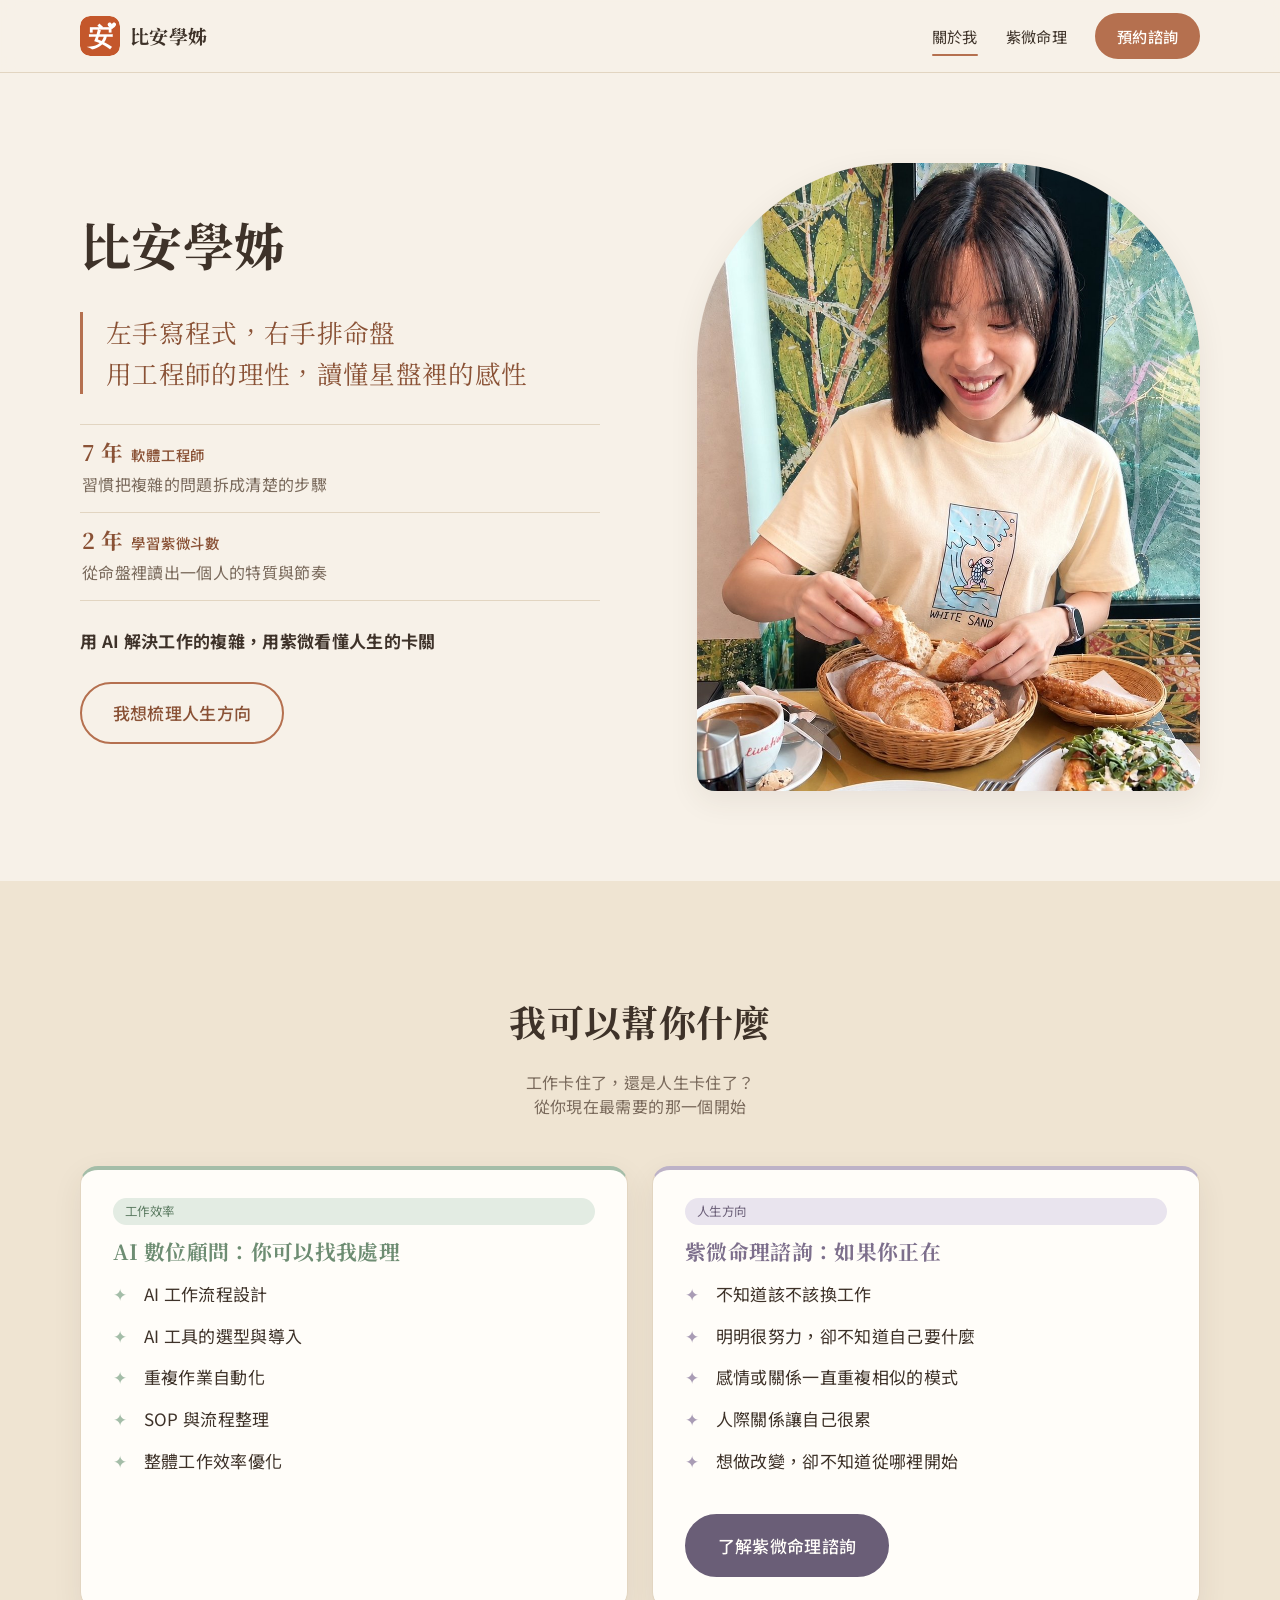
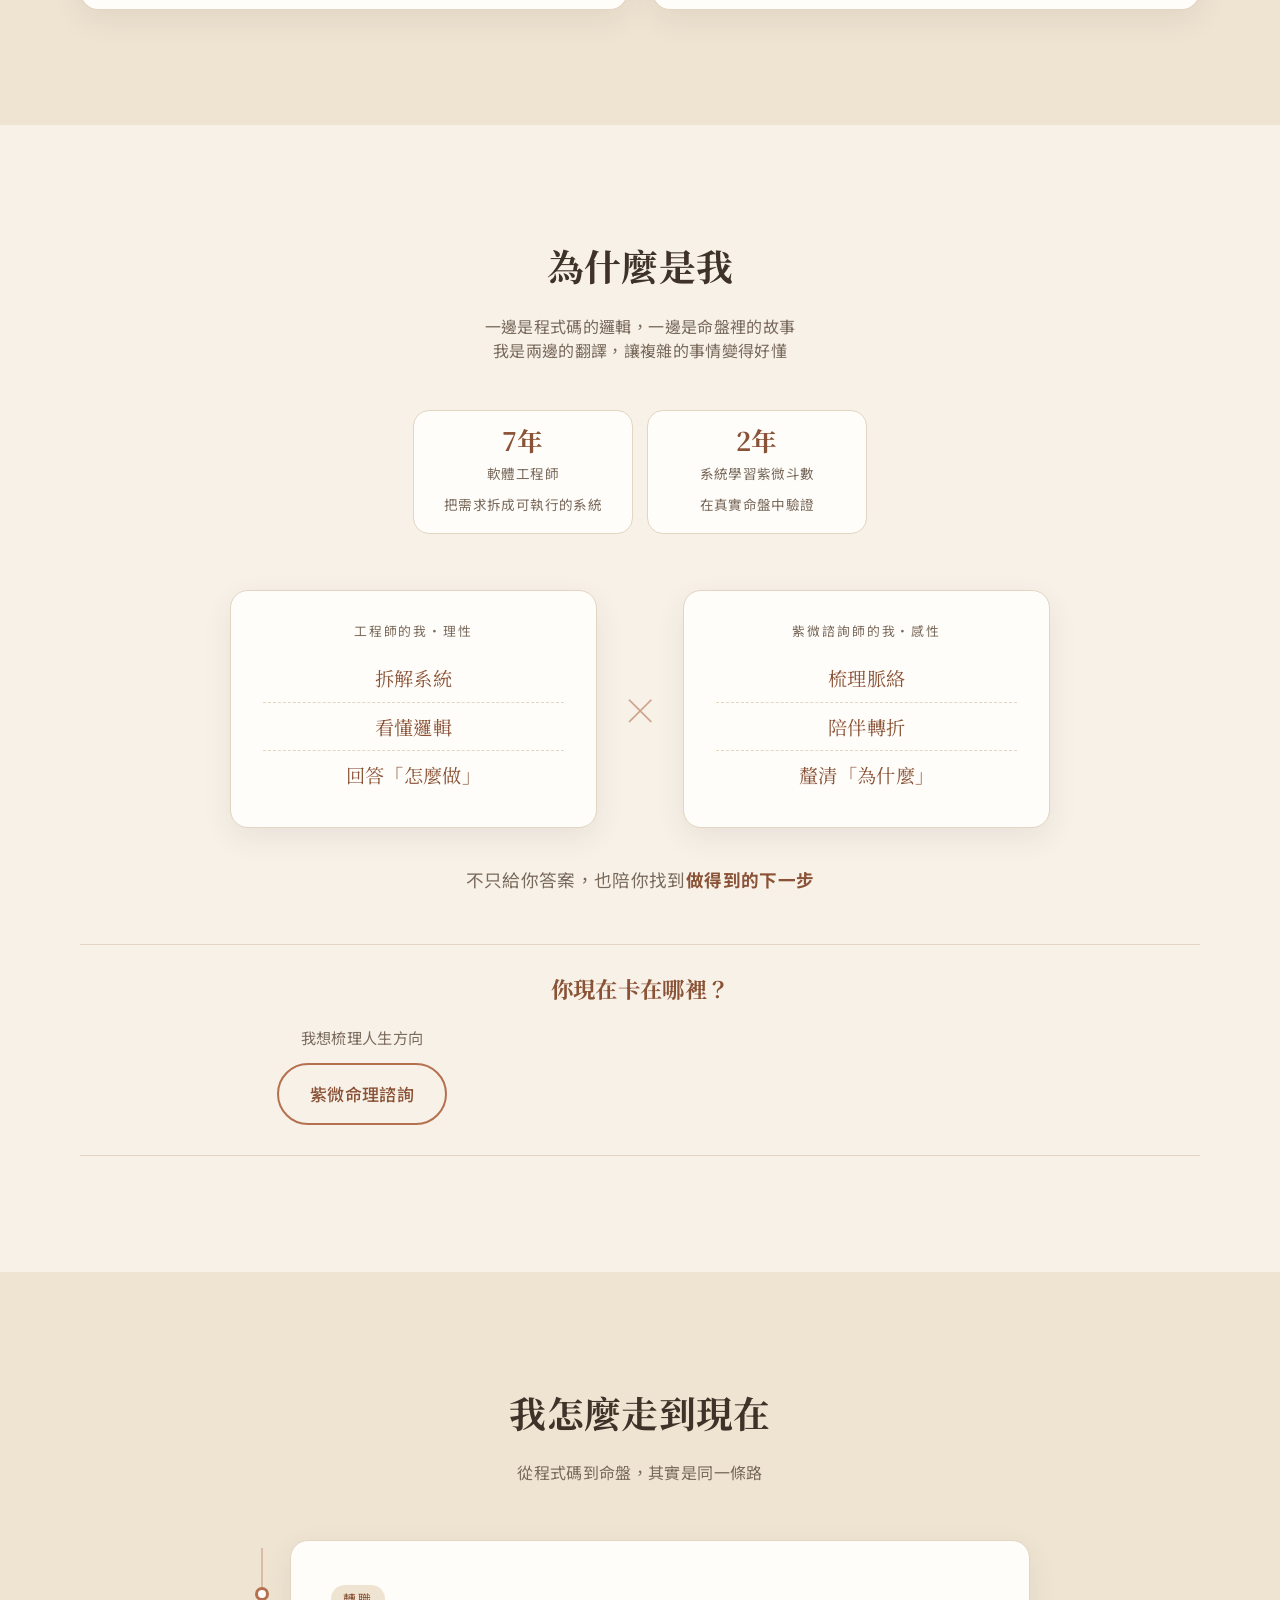
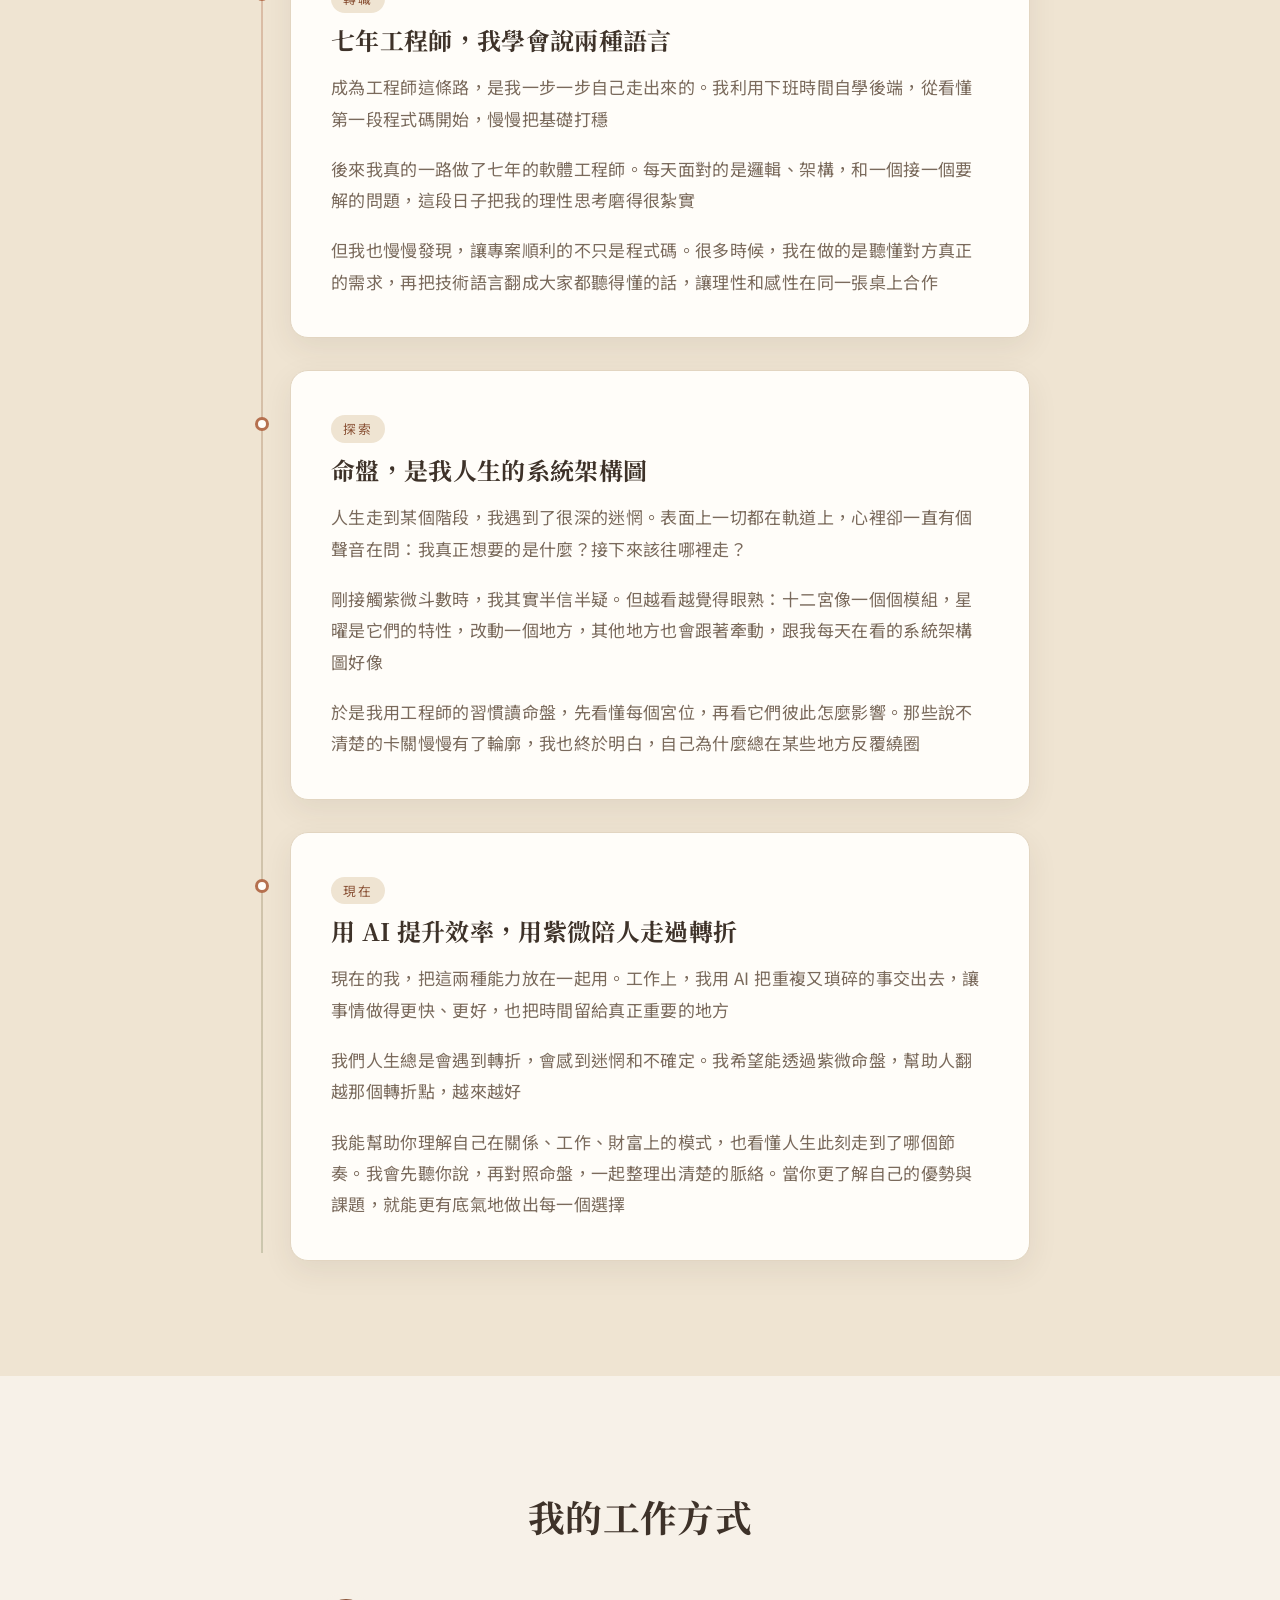
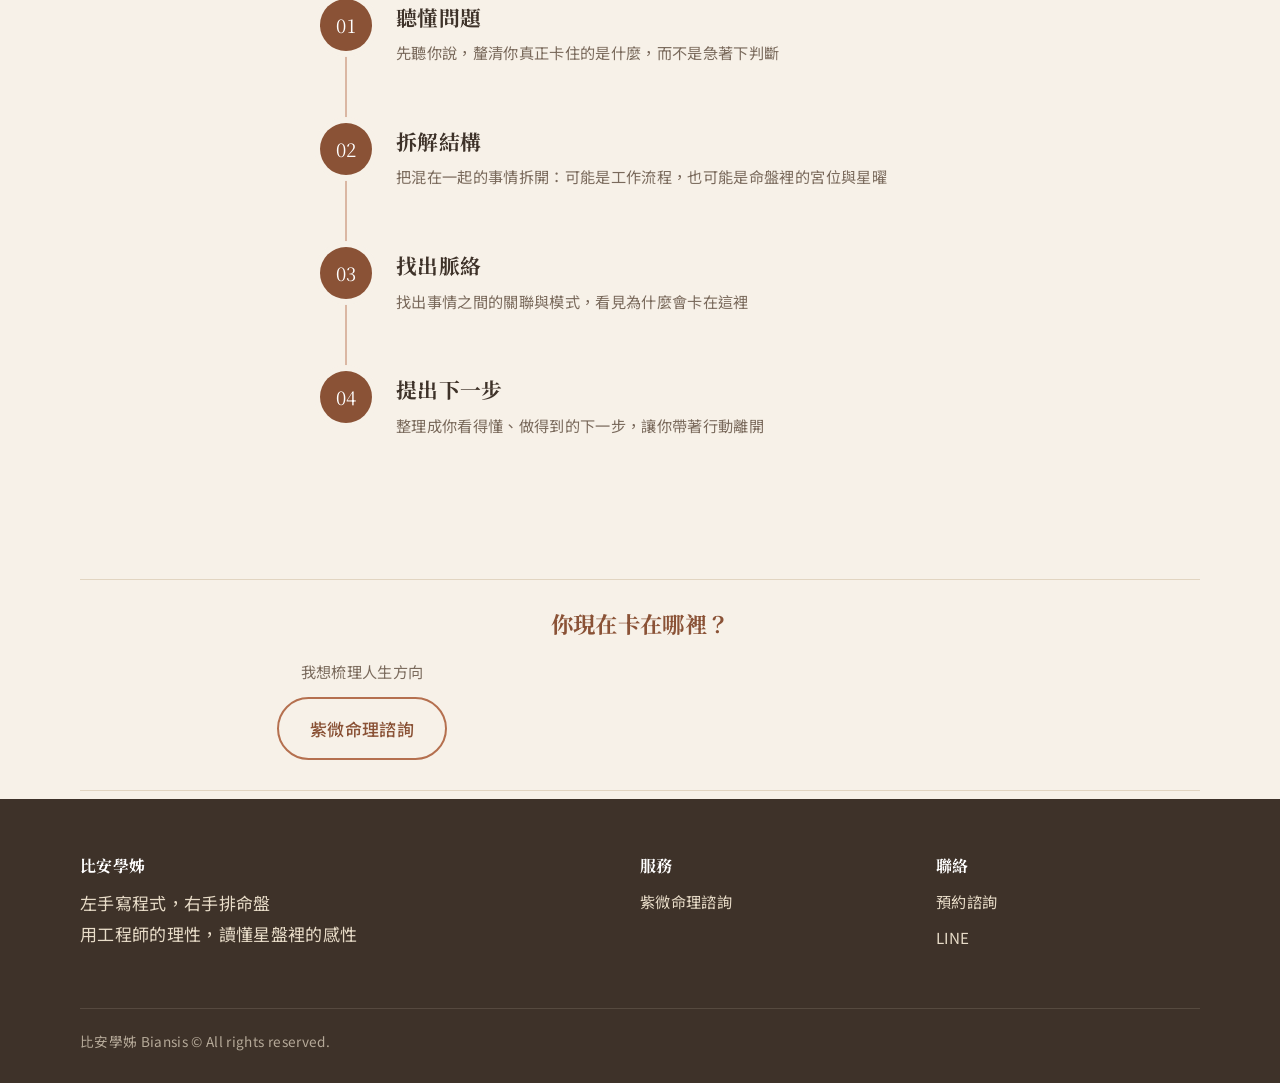
==== about.html @ 0e73124a "Add free ziwei chart page and refresh ziwei page - New paipan page: free Zi Wei Dou Shu chart (iztro" ====
<!doctype html>
<html lang="zh-Hant">
  <head>
    <meta charset="utf-8" />
    <meta name="viewport" content="width=device-width, initial-scale=1" />
    <title>比安學姊 | 紫微命理 | 數位服務顧問</title>
    <link rel="icon" type="image/svg+xml" href="favicon.svg" />
    <meta name="description" content="比安學姊｜AI 數位顧問 × 紫微斗數" />
    <link rel="preconnect" href="https://fonts.googleapis.com" />
    <link rel="preconnect" href="https://fonts.gstatic.com" crossorigin />
    <link
      href="https://fonts.googleapis.com/css2?family=Noto+Sans+TC:wght@400;500;700&family=Noto+Serif+TC:wght@500;700&display=swap"
      rel="stylesheet"
    />
    <link rel="stylesheet" href="assets/css/style.css?v=88" />
  </head>
  <body class="theme-earth">
    <header class="site-header"></header>

    <main>
      <!-- 區塊 1：自我介紹 -->
      <section class="hero">
        <div class="container">
          <div class="reveal">
            <h1>比安學姊</h1>
            <p class="slogan">
              <span>左手寫程式，</span><span>右手排命盤</span><br /><span>用工程師的理性，</span><span>讀懂星盤裡的感性</span>
            </p>
            <ul class="bio-facts">
              <li>
                <span class="bio-badge"><b>7 年</b>軟體工程師</span>
                <p>習慣把複雜的問題拆成清楚的步驟</p>
              </li>
              <li>
                <span class="bio-badge"><b>2 年</b>學習紫微斗數</span>
                <p>從命盤裡讀出一個人的特質與節奏</p>
              </li>
            </ul>
            <p>
              <strong>用 AI 解決工作的複雜，用紫微看懂人生的卡關</strong>
            </p>
            <div class="btn-row">
              <a class="btn btn--ghost" href="lifemap">我想梳理人生方向</a>
            </div>
          </div>
          <div class="hero-img reveal">
            <img src="assets/img/bian-selfi-2.jpg" alt="比安學姊個人照" />
          </div>
        </div>
      </section>

      <!-- 區塊 2：我可以幫你什麼 -->
      <section class="section section--alt">
        <div class="container">
          <div class="center reveal">
            <h2>我可以幫你什麼</h2>
            <p class="lead">
              工作卡住了，還是人生卡住了？<br />從你現在最需要的那一個開始
            </p>
          </div>
          <div class="grid-2" style="margin-top: 48px">
            <article class="card service-card ai reveal">
              <div class="body">
                <span class="tag">工作效率</span>
                <h3>AI 數位顧問：你可以找我處理</h3>
                <ul class="checklist">
                  <li>AI 工作流程設計</li>
                  <li>AI 工具的選型與導入</li>
                  <li>重複作業自動化</li>
                  <li>SOP 與流程整理</li>
                  <li>整體工作效率優化</li>
                </ul>
              </div>
            </article>
            <article class="card service-card ziwei reveal">
              <div class="body">
                <span class="tag">人生方向</span>
                <h3>紫微命理諮詢：如果你正在</h3>
                <ul class="checklist">
                  <li>不知道該不該換工作</li>
                  <li>明明很努力，卻不知道自己要什麼</li>
                  <li>感情或關係一直重複相似的模式</li>
                  <li>人際關係讓自己很累</li>
                  <li>想做改變，卻不知道從哪裡開始</li>
                </ul>
                <a class="btn" href="lifemap">了解紫微命理諮詢</a>
              </div>
            </article>
          </div>
        </div>
      </section>

      <!-- 區塊 3：為什麼是我 -->
      <section class="section">
        <div class="container">
          <div class="center reveal" style="margin-bottom: 48px">
            <h2>為什麼是我</h2>
            <p class="lead">
              一邊是程式碼的邏輯，一邊是命盤裡的故事<br />我是兩邊的翻譯，讓複雜的事情變得好懂
            </p>
          </div>
          <div class="stats stats--2 stats--compact">
            <div class="stat reveal">
              <strong>7年</strong
              ><span>軟體工程師<br />把需求拆成可執行的系統</span>
            </div>
            <div class="stat reveal">
              <strong>2年</strong
              ><span>系統學習紫微斗數<br />在真實命盤中驗證</span>
            </div>
          </div>
          <div class="duo reveal">
            <div class="duo-col">
              <small>工程師的我・理性</small>
              <ul>
                <li>拆解系統</li>
                <li>看懂邏輯</li>
                <li>回答「怎麼做」</li>
              </ul>
            </div>
            <div class="duo-mid" aria-hidden="true">×</div>
            <div class="duo-col">
              <small>紫微諮詢師的我・感性</small>
              <ul>
                <li>梳理脈絡</li>
                <li>陪伴轉折</li>
                <li>釐清「為什麼」</li>
              </ul>
            </div>
          </div>
          <p class="duo-sum reveal">
            不只給你答案，也陪你找到<strong>做得到的下一步</strong>
          </p>
          <div class="stuck reveal">
            <h3>你現在卡在哪裡？</h3>
            <div class="stuck-choices">
              <div class="stuck-choice">
                <p>我想梳理人生方向</p>
                <a class="btn btn--ghost" href="lifemap">紫微命理諮詢</a>
              </div>
            </div>
          </div>
        </div>
      </section>

      <!-- 故事區塊 -->
      <section class="section section--alt">
        <div class="container">
          <div class="center reveal" style="margin-bottom: 56px">
            <h2>我怎麼走到現在</h2>
            <p class="lead">從程式碼到命盤，其實是同一條路</p>
          </div>

          <div class="story-timeline">
            <article class="story reveal">
              <div class="story-body">
                <span class="story-tag">轉職</span>
                <h3>七年工程師，我學會說兩種語言</h3>
                <p>
                  成為工程師這條路，是我一步一步自己走出來的。我利用下班時間自學後端，從看懂第一段程式碼開始，慢慢把基礎打穩
                </p>
                <p>
                  後來我真的一路做了七年的軟體工程師。每天面對的是邏輯、架構，和一個接一個要解的問題，這段日子把我的理性思考磨得很紮實
                </p>
                <p>
                  但我也慢慢發現，讓專案順利的不只是程式碼。很多時候，我在做的是聽懂對方真正的需求，再把技術語言翻成大家都聽得懂的話，讓理性和感性在同一張桌上合作
                </p>
              </div>
            </article>
            <article class="story reveal">
              <div class="story-body">
                <span class="story-tag">探索</span>
                <h3>命盤，是我人生的系統架構圖</h3>
                <p>
                  人生走到某個階段，我遇到了很深的迷惘。表面上一切都在軌道上，心裡卻一直有個聲音在問：我真正想要的是什麼？接下來該往哪裡走？
                </p>
                <p>
                  剛接觸紫微斗數時，我其實半信半疑。但越看越覺得眼熟：十二宮像一個個模組，星曜是它們的特性，改動一個地方，其他地方也會跟著牽動，跟我每天在看的系統架構圖好像
                </p>
                <p>
                  於是我用工程師的習慣讀命盤，先看懂每個宮位，再看它們彼此怎麼影響。那些說不清楚的卡關慢慢有了輪廓，我也終於明白，自己為什麼總在某些地方反覆繞圈
                </p>
              </div>
            </article>
            <article class="story reveal">
              <div class="story-body">
                <span class="story-tag">現在</span>
                <h3>用 AI 提升效率，用紫微陪人走過轉折</h3>
                <p>
                  現在的我，把這兩種能力放在一起用。工作上，我用 AI
                  把重複又瑣碎的事交出去，讓事情做得更快、更好，也把時間留給真正重要的地方
                </p>
                <p>
                  我們人生總是會遇到轉折，會感到迷惘和不確定。我希望能透過紫微命盤，幫助人翻越那個轉折點，越來越好
                </p>
                <p>
                  我能幫助你理解自己在關係、工作、財富上的模式，也看懂人生此刻走到了哪個節奏。我會先聽你說，再對照命盤，一起整理出清楚的脈絡。當你更了解自己的優勢與課題，就能更有底氣地做出每一個選擇
                </p>
              </div>
            </article>
          </div>
        </div>
      </section>

      <!-- 區塊：我的工作方式 -->
      <section class="section">
        <div class="container">
          <div class="center reveal" style="margin-bottom: 56px">
            <h2>我的工作方式</h2>
          </div>
          <div class="steps steps--vertical">
            <div class="step reveal">
              <h3>聽懂問題</h3>
              <p>先聽你說，釐清你真正卡住的是什麼，而不是急著下判斷</p>
            </div>
            <div class="step reveal">
              <h3>拆解結構</h3>
              <p>
                把混在一起的事情拆開：可能是工作流程，也可能是命盤裡的宮位與星曜
              </p>
            </div>
            <div class="step reveal">
              <h3>找出脈絡</h3>
              <p>找出事情之間的關聯與模式，看見為什麼會卡在這裡</p>
            </div>
            <div class="step reveal">
              <h3>提出下一步</h3>
              <p>整理成你看得懂、做得到的下一步，讓你帶著行動離開</p>
            </div>
          </div>
        </div>
      </section>

      <!-- CTA -->

      <section class="section section--slim">
        <div class="container">
          <div class="stuck stuck--bottom reveal">
            <h3>你現在卡在哪裡？</h3>
            <div class="stuck-choices">
              <div class="stuck-choice">
                <p>我想梳理人生方向</p>
                <a class="btn btn--ghost" href="lifemap">紫微命理諮詢</a>
              </div>
            </div>
          </div>
        </div>
      </section>
    </main>

    <footer class="site-footer"></footer>
    <script src="assets/js/main.js?v=14"></script>
  </body>
</html>
---- assets/css/style.css ----
/* =========================================================
   比安學姊 — 共用樣式
   主題：body.theme-earth（大地色）/ theme-ziwei（灰調紫）/ theme-ai（灰綠）
   ========================================================= */

:root {
  /* 大地色系（預設） */
  --bg: #F7F1E8;          /* 奶油米 */
  --bg-alt: #EFE4D2;      /* 沙色 */
  --surface: #FFFDF9;
  --primary: #B5704F;     /* 赤陶 */
  --primary-deep: #8A5236;
  --accent: #8A8F6A;      /* 橄欖 */
  --text: #3E3229;        /* 深咖啡 */
  --muted: #7A6A5C;
  --line: #E2D5C1;
  --on-primary: #FFFDF9;

  --font-serif: "Noto Serif TC", "Songti TC", serif;
  --font-sans: "Noto Sans TC", "PingFang TC", "Microsoft JhengHei", sans-serif;
  --radius: 18px;
  --shadow: 0 10px 30px rgba(62, 50, 41, .08);
  --container: 1120px;
}

/* 服務頁：底色沿用主站大地色，只換「標題色＋識別色塊」
   --block      識別色塊（首屏色塊、卡片上緣）
   --block-soft 淺色識別（圖示底、標籤）
   --title      h1 / h2 標題色 */
body.theme-ziwei {
  --primary: #A99CB5;     /* 灰調紫 */
  --primary-deep: #6A5E77;
  --title: #7D6F8C;
  --block: #BDB2C7;
  --block-soft: #E9E4EE;
  --btn: var(--primary-deep);
}

body.theme-ai {
  --primary: #A4BDA8;     /* 灰綠（參考 zoeyk 30free） */
  --primary-deep: #5E7D64;
  --title: #6E8D73;
  --block: #A4BDA8;
  --block-soft: #E3ECE3;
  --btn: var(--primary-deep);
}

body.theme-ziwei h1, body.theme-ziwei h2,
body.theme-ai h1, body.theme-ai h2 { color: var(--title); }
body.theme-ziwei .card-icon, body.theme-ziwei .tag,
body.theme-ai .card-icon, body.theme-ai .tag { background: var(--block-soft); }
body.theme-ziwei .card, body.theme-ai .card { border-top: 4px solid var(--block); }
body.theme-ziwei .plan.featured, body.theme-ai .plan.featured { border-top-width: 2px; }

/* ---------- base ---------- */
*, *::before, *::after { box-sizing: border-box; }
html { scroll-behavior: smooth; }
body {
  margin: 0;
  background: var(--bg);
  color: var(--text);
  font-family: var(--font-sans);
  font-size: 17px;
  line-height: 1.85;
  letter-spacing: .02em;
  -webkit-font-smoothing: antialiased;
}
img { max-width: 100%; display: block; }
a { color: var(--primary-deep); text-decoration: none; }
a:hover { text-decoration: underline; }
h1, h2, h3, h4 { font-family: var(--font-serif); line-height: 1.4; margin: 0 0 .6em; color: var(--text); }
h1 { font-size: clamp(2rem, 4.5vw, 3.2rem); }
h2 { font-size: clamp(1.6rem, 3vw, 2.3rem); }
h3 { font-size: 1.3rem; }
p { margin: 0 0 1.1em; }

.container { width: min(var(--container), 100% - 32px); margin-inline: auto; }
.section { padding: clamp(64px, 9vw, 120px) 0; }
.section--alt { background: var(--bg-alt); }
.center { text-align: center; }
.eyebrow {
  display: inline-block;
  font-size: .8rem;
  letter-spacing: .25em;
  text-transform: uppercase;
  color: var(--primary-deep);
  margin-bottom: .8em;
}
.lead { font-size: 1rem; line-height: 1.5; font-weight: 400; color: var(--muted); max-width: 748px; }
.center .lead { margin-inline: auto; }
.todo { background: rgba(181, 112, 79, .12); border-radius: 4px; padding: 0 .3em; font-size: .85em; color: #8A5236; }

/* ---------- buttons ---------- */
.btn {
  display: inline-block;
  padding: .8em 1.8em;
  border-radius: 999px;
  background: var(--btn, var(--primary));
  color: var(--on-primary);
  font-weight: 500;
  border: 2px solid var(--btn, var(--primary));
  transition: background .2s, color .2s, transform .2s;
}
.btn:hover { background: var(--primary-deep); border-color: var(--primary-deep); text-decoration: none; transform: translateY(-2px); }
.btn--ghost { background: transparent; color: var(--primary-deep); }
.btn--ghost:hover { color: var(--on-primary); }
.btn-row { display: flex; flex-wrap: wrap; gap: 12px; margin-top: 1.5em; }

/* ---------- header ---------- */
.site-header {
  position: sticky; top: 0; z-index: 50;
  background: color-mix(in srgb, var(--bg) 92%, transparent);
  backdrop-filter: blur(8px);
  border-bottom: 1px solid var(--line);
}
.site-header .container { display: flex; align-items: center; justify-content: space-between; height: 72px; }
.logo { display: inline-flex; align-items: center; gap: 10px; font-family: var(--font-serif); font-size: 1.2rem; font-weight: 700; color: var(--text); }
.logo small { display: block; font-family: var(--font-sans); font-size: .65rem; letter-spacing: .3em; color: var(--muted); font-weight: 400; line-height: 1; }
.logo:hover { text-decoration: none; }
.nav { display: flex; gap: 28px; align-items: center; }
.nav a { color: var(--text); font-size: .95rem; position: relative; }
.nav a:hover { text-decoration: none; color: var(--primary-deep); }
.nav a.active::after { content: ""; position: absolute; left: 0; right: 0; bottom: -6px; height: 2px; background: var(--primary); border-radius: 2px; }
.nav .btn { padding: .45em 1.3em; color: var(--on-primary); }
.nav .btn.active::after { display: none; }
.nav-toggle { display: none; background: none; border: 0; font-size: 1.6rem; color: var(--text); cursor: pointer; }

@media (max-width: 860px) {
  .nav-toggle { display: block; }
  .nav {
    position: absolute; top: 72px; left: 0; right: 0;
    flex-direction: column; gap: 0; align-items: stretch;
    background: var(--bg); border-bottom: 1px solid var(--line);
    display: none;
  }
  .nav.open { display: flex; }
  .nav a { padding: 14px 16px; border-top: 1px solid var(--line); }
  .nav a.active::after { display: none; }
  .nav .btn { margin: 12px 16px; text-align: center; }
}

/* ---------- hero ---------- */
.hero { padding: clamp(48px, 7vw, 96px) 0; }
.hero .container { display: grid; grid-template-columns: 1.1fr 1fr; gap: clamp(32px, 5vw, 72px); align-items: center; }
.hero-img { border-radius: 200px 200px var(--radius) var(--radius); overflow: hidden; box-shadow: var(--shadow); aspect-ratio: 4/5; }
.hero-img img { width: 100%; height: 100%; object-fit: cover; }
.hero--wide .hero-img { aspect-ratio: 4/3; border-radius: var(--radius); }
@media (max-width: 860px) { .hero .container { grid-template-columns: 1fr; } .hero-img { max-width: 420px; margin-inline: auto; } }

/* 服務頁首屏：左上識別色塊 ＋ 白色標題卡（參考 zoeyk.co） */
.hero--brand { position: relative; isolation: isolate; }
.hero--brand::before {
  content: ""; position: absolute; z-index: -1;
  left: 0; top: 0; width: 55%; height: 72%;
  background: var(--block);
}
.hero-card { background: var(--surface); padding: clamp(28px, 4vw, 52px); border-radius: var(--radius); box-shadow: var(--shadow); }
.hero-card h1 { padding-bottom: .4em; border-bottom: 1px solid var(--line); }
@media (max-width: 860px) { .hero--brand::before { width: 100%; height: 40%; } }

/* ---------- photo slot（照片位置標籤） ---------- */
.photo { position: relative; border-radius: var(--radius); overflow: hidden; box-shadow: var(--shadow); background: var(--bg-alt); }
.photo img { width: 100%; height: 100%; object-fit: cover; aspect-ratio: 4/3; }
/* 直式人像（photo-1）裁成橫式時，保留臉部 */
.photo img[src$="photo-1.jpg"], .hero-img img[src$="photo-1.jpg"] { object-position: 50% 15%; }
.photo[data-slot]::after {
  content: "📷 " attr(data-slot);
  position: absolute; left: 12px; bottom: 12px;
  font-size: .75rem; padding: 2px 10px; border-radius: 999px;
  background: rgba(255, 253, 249, .88); color: var(--muted);
}

/* ---------- stats ---------- */
.stats { display: grid; grid-template-columns: repeat(3, 1fr); gap: 20px; }
.stat { background: var(--surface); border: 1px solid var(--line); border-radius: var(--radius); padding: 28px; text-align: center; }
.stat strong { display: block; font-family: var(--font-serif); font-size: 2.4rem; color: var(--primary-deep); line-height: 1.2; }
.stat span { color: var(--muted); font-size: .95rem; }
@media (max-width: 700px) { .stats { grid-template-columns: 1fr; } }

/* ---------- story blocks（關於我） ---------- */
/* 純文字時間軸：左側細線＋節點，內容為卡片 */
.story-timeline { position: relative; max-width: 780px; margin-inline: auto; padding-left: 40px; }
.story-timeline::before { content: ""; position: absolute; left: 11px; top: 8px; bottom: 8px; width: 2px; background: linear-gradient(var(--primary), var(--accent)); opacity: .35; }
.story { position: relative; background: var(--surface); border: 1px solid var(--line); border-radius: var(--radius); padding: clamp(24px, 4vw, 40px); box-shadow: var(--shadow); }
.story + .story { margin-top: 32px; }
.story::before { content: ""; position: absolute; left: -36px; top: clamp(30px, 4.5vw, 46px); width: 14px; height: 14px; border-radius: 50%; background: var(--surface); border: 3px solid var(--primary); }
.story-tag { display: inline-block; font-size: .8rem; letter-spacing: .15em; color: var(--primary-deep); background: var(--bg-alt); padding: 2px 12px; border-radius: 999px; margin-bottom: .8em; }
.story h3 { font-size: clamp(1.25rem, 2.4vw, 1.5rem); }
.story p { color: var(--muted); }
.story p:last-child, .story ul:last-child { margin-bottom: 0; }
@media (max-width: 600px) { .story-timeline { padding-left: 28px; } .story-timeline::before { left: 5px; } .story::before { left: -29px; width: 12px; height: 12px; } }

/* 關於我首屏 slogan：理性 × 感性 */
.slogan { font-family: var(--font-serif); font-size: clamp(1.25rem, 2.6vw, 1.6rem); line-height: 1.6; color: var(--primary-deep); border-left: 3px solid var(--primary); padding-left: .9em; margin: 0 0 1.2em; text-wrap: balance; }
@media (max-width: 480px) { .slogan { font-size: 1.15rem; } }

/* ---------- cards ---------- */
.grid-2 { display: grid; grid-template-columns: repeat(2, 1fr); gap: 24px; }
.grid-3 { display: grid; grid-template-columns: repeat(3, 1fr); gap: 24px; }
@media (max-width: 900px) { .grid-3 { grid-template-columns: 1fr; } }
@media (max-width: 760px) { .grid-2 { grid-template-columns: 1fr; } }

.card { background: var(--surface); border: 1px solid var(--line); border-radius: var(--radius); padding: 32px; box-shadow: var(--shadow); display: flex; flex-direction: column; }
.card p { color: var(--muted); }
.card .btn { align-self: flex-start; margin-top: auto; }
.card-icon { width: 52px; height: 52px; border-radius: 14px; display: grid; place-items: center; font-size: 1.5rem; background: var(--bg-alt); margin-bottom: 16px; }

.service-card { padding: 0; overflow: hidden; }
.service-card img { aspect-ratio: 16/10; object-fit: cover; width: 100%; }
.service-card .body { padding: 28px 32px 32px; display: flex; flex-direction: column; flex: 1; }
.service-card.ziwei { --primary: #A99CB5; --primary-deep: #6A5E77; --bg-alt: #E9E4EE; --btn: #6A5E77; border-top: 4px solid #BDB2C7; }
.service-card.ai { --primary: #A4BDA8; --primary-deep: #5E7D64; --bg-alt: #E3ECE3; --btn: #5E7D64; border-top: 4px solid #A4BDA8; }
.service-card.ziwei h3 { color: #7D6F8C; }
.service-card.ai h3 { color: #6E8D73; }
.tag { display: inline-block; font-size: .78rem; padding: 2px 12px; border-radius: 999px; background: var(--bg-alt); color: var(--primary-deep); margin-bottom: 12px; }

/* pricing */
.plan .price { font-family: var(--font-serif); font-size: 1.9rem; color: var(--primary-deep); margin: .2em 0 .6em; }
.plan .price small { font-size: .9rem; color: var(--muted); font-family: var(--font-sans); }
.plan ul { padding-left: 1.2em; margin: 0 0 1.5em; color: var(--muted); }
.plan.featured { border: 2px solid var(--primary); position: relative; }
.plan.featured::before { content: "最受歡迎"; position: absolute; top: -14px; left: 32px; background: var(--primary); color: #fff; font-size: .8rem; padding: 2px 14px; border-radius: 999px; }

/* steps */
.steps { display: grid; grid-template-columns: repeat(4, 1fr); gap: 20px; counter-reset: step; }
.step { position: relative; padding-top: 56px; }
.step::before { counter-increment: step; content: "0" counter(step); position: absolute; top: 0; font-family: var(--font-serif); font-size: 2.2rem; color: var(--primary); }
.step p { color: var(--muted); font-size: .95rem; }
@media (max-width: 860px) { .steps { grid-template-columns: 1fr 1fr; } }
@media (max-width: 520px) { .steps { grid-template-columns: 1fr; } }

/* quote */
.quote { font-family: var(--font-serif); font-size: 1.1rem; }
.quote footer { font-family: var(--font-sans); font-size: .9rem; color: var(--muted); margin-top: 1em; }

/* faq */
.faq { max-width: 760px; margin-inline: auto; }
.faq details { background: var(--surface); border: 1px solid var(--line); border-radius: 14px; padding: 18px 24px; margin-bottom: 12px; }
.faq summary { cursor: pointer; font-weight: 500; list-style: none; display: flex; justify-content: space-between; gap: 16px; }
.faq summary::after { content: "+"; color: var(--primary-deep); font-size: 1.3rem; line-height: 1; }
.faq details[open] summary::after { content: "−"; }
.faq details p { margin: 12px 0 0; color: var(--muted); }

/* cta band */
.cta-band { background: var(--primary-deep); color: #fff; border-radius: 28px; padding: clamp(40px, 6vw, 72px); text-align: center; }
.cta-band h2 { color: #fff; }
.cta-band p { opacity: .85; }
.cta-band .btn { background: #fff; color: var(--primary-deep); border-color: #fff; }
.cta-band .btn:hover { background: transparent; color: #fff; }
/* 經歷：情境圖 ＋ 故事，左右交錯 */
.case-list { display: grid; gap: clamp(48px, 7vw, 88px); margin-top: clamp(48px, 7vw, 80px); }
.case { display: grid; grid-template-columns: 1fr 1fr; gap: clamp(28px, 5vw, 64px); align-items: center; }
.case:nth-child(even) .case-img { order: 2; }
.case-img { margin: 0; }
.case-img img { display: block; width: 100%; aspect-ratio: 4/3; object-fit: cover; border-radius: var(--radius); box-shadow: var(--shadow); background: var(--block-soft, var(--bg-alt)); }
.case-img figcaption { margin-top: 10px; font-size: .78rem; color: var(--muted); text-align: center; }
/* 3:2 的真實截圖，完整顯示不裁切 */
.case-img--wide img { aspect-ratio: 3/2; }
.case-num { display: block; font-family: var(--font-serif); font-size: 1rem; letter-spacing: .2em; color: var(--primary); margin-bottom: .4em; }
.case h3 { font-size: clamp(1.3rem, 2.6vw, 1.6rem); margin-bottom: .6em; }
.case-body > p { color: var(--muted); }
@media (max-width: 860px) {
  .case { grid-template-columns: 1fr; }
  .case:nth-child(even) .case-img { order: 0; }
  .case-img { max-width: 520px; }
}
.start-plan { max-width: 760px; }
.start-plan .card { margin-top: 32px; }
.start-plan .checklist li:last-child { margin-bottom: 0; }
.start-plan .note { margin-top: 20px; }
.exp-help { margin-top: 20px; padding: 18px 22px; border-radius: 14px; background: var(--surface); border: 1px dashed var(--primary); }
.exp-help strong { color: var(--title, var(--primary-deep)); font-size: .95rem; }
.exp-help p { color: var(--text); margin: 4px 0 0; }
.note { font-size: .85rem; color: var(--muted); }

/* 翻譯者：A → B */
.translate { display: grid; grid-template-columns: repeat(4, 1fr); gap: 16px; margin-top: 24px; }
.translate div { background: var(--surface); border: 1px solid var(--line); border-radius: var(--radius); padding: 20px; text-align: center; }
.translate small { display: block; color: var(--muted); font-size: .85rem; }
.translate small::after { content: " →"; }
.translate strong { font-family: var(--font-serif); color: var(--primary-deep); font-weight: 500; line-height: 1.5; }
@media (max-width: 860px) { .translate { grid-template-columns: 1fr 1fr; } }
@media (max-width: 520px) { .translate { grid-template-columns: 1fr; } }
.cta-choices { display: flex; justify-content: center; gap: clamp(24px, 5vw, 64px); margin-top: 1.5em; }
.cta-choice { display: flex; flex-direction: column; align-items: center; gap: 12px; }
.cta-choice p { margin: 0; }
@media (max-width: 560px) { .cta-choices { flex-direction: column; gap: 28px; } }

/* two-col intro */
.split { display: grid; grid-template-columns: 1fr 1fr; gap: clamp(32px, 5vw, 72px); align-items: center; }
@media (max-width: 860px) { .split { grid-template-columns: 1fr; } }

.checklist { list-style: none; padding: 0; margin: 0; }
.checklist li { padding-left: 1.8em; position: relative; margin-bottom: .6em; }
.checklist li::before { content: "✦"; position: absolute; left: 0; color: var(--primary); }

/* ---------- contact form ---------- */
.form { display: grid; gap: 16px; }
.form label { display: grid; gap: 6px; font-size: .95rem; }
.form input, .form select, .form textarea {
  font: inherit; padding: 12px 16px; border-radius: 12px;
  border: 1px solid var(--line); background: var(--surface); color: var(--text);
}
.form input:focus, .form select:focus, .form textarea:focus { outline: 2px solid var(--primary); outline-offset: 1px; }
.form .row { display: grid; grid-template-columns: 1fr 1fr; gap: 16px; }
@media (max-width: 560px) { .form .row { grid-template-columns: 1fr; } }
.contact-list { list-style: none; padding: 0; margin: 0; }
.contact-list li { display: flex; gap: 14px; align-items: center; padding: 16px 0; border-bottom: 1px solid var(--line); }
.contact-list .card-icon { margin: 0; width: 44px; height: 44px; font-size: 1.2rem; }

/* ---------- footer ---------- */
.site-footer { background: #3E3229; color: #E8DCC8; padding: 56px 0 28px; margin-top: 0; }
.site-footer a { color: #E8DCC8; }
.site-footer .cols { display: grid; grid-template-columns: 2fr 1fr 1fr; gap: 32px; }
.site-footer h4 { color: #fff; font-size: 1rem; }
.site-footer ul { list-style: none; padding: 0; margin: 0; font-size: .95rem; }
.site-footer li { margin-bottom: .5em; }
.site-footer .copy { border-top: 1px solid rgba(232, 220, 200, .2); margin-top: 40px; padding-top: 20px; font-size: .85rem; opacity: .7; }
@media (max-width: 760px) { .site-footer .cols { grid-template-columns: 1fr; } }

/* ---------- reveal animation ---------- */
.reveal { opacity: 0; transform: translateY(24px); transition: opacity .7s ease, transform .7s ease; }
.reveal.in { opacity: 1; transform: none; }
@media (prefers-reduced-motion: reduce) { .reveal { opacity: 1; transform: none; transition: none; } html { scroll-behavior: auto; } }

/* ---------- why me：理性 × 感性 對照 ---------- */
.duo { display: grid; grid-template-columns: 1fr auto 1fr; align-items: center; gap: 24px; max-width: 820px; margin: 56px auto 0; }
.duo-col { background: var(--surface); border: 1px solid var(--line); border-radius: var(--radius); padding: 28px 32px; box-shadow: var(--shadow); text-align: center; }
.duo-col small { display: block; font-size: .8rem; letter-spacing: .15em; color: var(--muted); margin-bottom: 12px; }
.duo-col ul { list-style: none; margin: 0; padding: 0; }
.duo-col li { font-family: var(--font-serif); font-size: 1.2rem; color: var(--primary-deep); padding: 6px 0; }
.duo-col li + li { border-top: 1px dashed var(--line); }
.duo-mid { font-family: var(--font-serif); font-size: 2.4rem; color: var(--primary); opacity: .6; }
.duo-sum { text-align: center; font-size: 1.1rem; margin-top: 36px; color: var(--muted); }
.duo-sum strong { color: var(--primary-deep); }
@media (max-width: 700px) { .duo { grid-template-columns: 1fr; gap: 12px; } .duo-mid { text-align: center; line-height: 1; } }
/* slogan 以逗號為單位斷行，避免最後只剩一個字 */
.slogan span { display: inline-block; }
.stats--2 { grid-template-columns: repeat(2, 1fr); max-width: 760px; margin-inline: auto; }
@media (max-width: 700px) { .stats--2 { grid-template-columns: 1fr; } }
.service-card .checklist { margin-bottom: 28px; }

/* ---------- 客戶回饋 ---------- */
[id] { scroll-margin-top: 90px; }
.reviews { display: grid; grid-template-columns: repeat(2, 1fr); gap: 24px; align-items: start; }
.reviews--short { grid-template-columns: repeat(3, 1fr); align-items: stretch; }
.review { margin: 0; background: var(--surface); border: 1px solid var(--line); border-radius: var(--radius); padding: 32px; box-shadow: var(--shadow); display: flex; flex-direction: column; position: relative; }
.review::before { content: "“"; position: absolute; top: 4px; right: 22px; font-family: var(--font-serif); font-size: 4.5rem; line-height: 1; color: var(--primary); opacity: .25; }
.review blockquote { margin: 0 0 20px; flex: 1; }
.review blockquote, .review blockquote strong { font-family: var(--font-serif); font-size: 1.15rem; line-height: 1.7; color: var(--primary-deep); font-weight: 500; }
.review blockquote strong { display: block; margin-bottom: .6em; }
.review blockquote p { font-family: var(--font-sans); font-size: .98rem; color: var(--muted); margin: 0; }
.review figcaption { font-size: .9rem; color: var(--text); padding-top: 14px; border-top: 1px solid var(--line); }
.review figcaption span { display: block; font-size: .8rem; color: var(--muted); margin-top: 2px; }
.review-topic { align-self: flex-start; font-size: .78rem; letter-spacing: .1em; color: var(--primary-deep); background: var(--bg-alt); padding: 2px 12px; border-radius: 999px; margin-bottom: 16px; }
.review-shot { margin-top: 14px; font-size: .85rem; color: var(--muted); }
.review-shot summary { cursor: pointer; }
.review-shot img { margin-top: 12px; border-radius: 12px; max-width: 320px; width: 100%; }
@media (max-width: 900px) { .reviews--short { grid-template-columns: 1fr; } }
@media (max-width: 760px) { .reviews { grid-template-columns: 1fr; } }
.review-shot img { display: block; }
.plans { align-items: stretch; }


/* ---------- 置中首屏（紫微頁）：無圖，柔和星點背景 ---------- */
.hero--center { position: relative; isolation: isolate; text-align: center; padding: clamp(72px, 10vw, 128px) 0; overflow: hidden;
  background:
    radial-gradient(circle at 18% 28%, rgba(255,255,255,.9) 0 1.5px, transparent 2.5px),
    radial-gradient(circle at 82% 22%, rgba(255,255,255,.8) 0 2px, transparent 3px),
    radial-gradient(circle at 72% 78%, rgba(255,255,255,.7) 0 1.5px, transparent 2.5px),
    radial-gradient(circle at 28% 82%, rgba(255,255,255,.7) 0 1px, transparent 2px),
    radial-gradient(circle at 90% 55%, rgba(255,255,255,.6) 0 1px, transparent 2px),
    radial-gradient(ellipse at 50% 0%, var(--block, #BDB2C7) 0%, transparent 70%),
    var(--bg); }
.hero--center .container { display: block; max-width: 760px; }
.hero--center h1 { font-size: clamp(2.4rem, 6vw, 3.8rem); margin-bottom: .4em; }
.hero--center h1::after { content: ""; display: block; width: 56px; height: 2px; margin: .45em auto 0; background: var(--primary); opacity: .6; }
.hero--center .lead { margin-inline: auto; margin-bottom: .8em; text-wrap: balance; }
.hero--center .btn-row { justify-content: center; }
.topic-pills { list-style: none; padding: 0; margin: 28px auto 32px; display: flex; flex-wrap: wrap; justify-content: center; gap: 10px; }
.topic-pills li { font-size: .9rem; color: var(--primary-deep); background: rgba(255, 253, 249, .75); border: 1px solid var(--line); padding: 6px 16px; border-radius: 999px; }
#plans .lead { text-wrap: balance; }
.plans-note { font-size: 1rem; margin-top: 1em; }
/* 主題頁的 h2 顏色權重較高，CTA 色塊內的標題要強制白色 */
body .cta-band h2 { color: #fff; }
.plan-group { text-align: center; font-size: 1.15rem; color: var(--primary-deep); }
.hero-note { margin-top: 14px; font-size: .85rem; color: var(--muted); }
.sub-h { font-size: clamp(1.25rem, 2.4vw, 1.6rem); }
.story-me { max-width: 820px; margin-inline: auto; background: var(--surface); border: 1px solid var(--line); border-radius: var(--radius); box-shadow: var(--shadow); padding: clamp(24px, 4vw, 44px); }
.story-beats { display: grid; grid-template-columns: repeat(3, 1fr); gap: 20px; margin: 20px 0; }
.story-beats b { color: var(--primary-deep); font-family: var(--font-serif); }
.story-beats p { color: var(--muted); font-size: .95rem; margin-top: .3em; }
.story-end { border-top: 1px solid var(--line); padding-top: 16px; margin: 0; }
@media (max-width: 760px) { .story-beats { grid-template-columns: 1fr; } }
.plan-img { width: 100%; display: block; aspect-ratio: 8/5; object-fit: cover; border-radius: 12px; margin-bottom: 16px; }
.hero--wide .lead { letter-spacing: 0; }
.hero--wide .hero-note { letter-spacing: 0; }
.center .note { font-size: .8rem; }
.plan-lead { margin: 0 0 .6em; color: var(--muted); }
.plans--5 { grid-template-columns: repeat(6, 1fr); }
.plans--5 .plan { grid-column: span 2; }
.plans--5 .plan:nth-child(4) { grid-column: 2 / span 2; }
@media (max-width: 900px) { .plans--5 { grid-template-columns: 1fr; } .plans--5 .plan, .plans--5 .plan:nth-child(4) { grid-column: auto; } }
.hero-img:has(img[src*="ziwei-consult"]) { aspect-ratio: auto; border-radius: 12px; }
.hero-img img[src*="ziwei-consult"] { height: auto; display: block; }
.split:has(img[src*="ziwei-result"]) { gap: clamp(20px, 3vw, 40px); }
.photo:has(img[src*="ziwei-result"]) { max-width: 440px; width: 100%; justify-self: start; }
.photo img[src*="ziwei-result"] { aspect-ratio: auto; display: block; }
.steps--vertical { display: block; max-width: 640px; margin-inline: auto; }
.steps--vertical .step { padding: 4px 0 40px 76px; min-height: 52px; }
.steps--vertical .step:last-child { padding-bottom: 0; }
.steps--vertical .step::before { top: 0; left: 0; width: 52px; height: 52px; border-radius: 50%; display: grid; place-items: center; background: var(--primary-deep); color: #fff; font-size: 1.15rem; box-shadow: 0 0 0 6px var(--bg); z-index: 1; }
.section--alt .steps--vertical .step::before { box-shadow: 0 0 0 6px var(--bg-alt); }
.steps--vertical .step::after { content: ""; position: absolute; left: 25px; top: 52px; bottom: 0; width: 2px; background: var(--primary); opacity: .45; }
.steps--vertical .step:last-child::after { display: none; }
.steps--vertical .step h3 { margin: 0 0 .3em; }
#help .split .note { font-size: .75rem; }
.plan .price--ref { font-size: 1.15rem; line-height: 1.5; }
.hero--wide .hero-img { aspect-ratio: auto; border-radius: 12px; }
.hero--wide .hero-img img { height: auto; display: block; }
.hero--wide .topic-pills { justify-content: flex-start; margin: 20px 0 8px; }
.case-img--full img { aspect-ratio: auto; object-fit: contain; }
.stats--compact { display: flex; flex-wrap: wrap; justify-content: center; gap: 14px; }
.stats--compact .stat { padding: 14px 26px; border-radius: 16px; min-width: 150px; }
.stats--compact .stat strong { font-size: 1.6rem; }
.stats--compact .stat span { font-size: .85rem; }
@media (max-width: 700px) { .stats--compact { display: flex; } .stats--compact .stat { flex: 1 1 140px; } }
.cta-band h2 { text-wrap: balance; }
.plans-intro { display: grid; grid-template-columns: 1fr 1fr; gap: 0; margin-top: 40px; border-top: 1px solid var(--line); border-bottom: 1px solid var(--line); }
.plans-point { padding: clamp(24px, 3.5vw, 36px) clamp(8px, 3vw, 40px); }
.plans-point + .plans-point { border-left: 1px solid var(--line); }
.plans-point h3 { font-size: clamp(1.1rem, 2vw, 1.3rem); line-height: 1.55; margin: 0 0 .7em; text-wrap: balance; }
.plans-point p { color: var(--muted); font-size: .95rem; line-height: 1.9; margin: 0; }
@media (max-width: 760px) { .plans-intro { grid-template-columns: 1fr; } .plans-point + .plans-point { border-left: 0; border-top: 1px solid var(--line); } }
/* 回饋：左右兩欄、字體小一點；原始截圖預設收合，標題強調提示可點擊 */
.reviews--compact .review { padding: clamp(22px, 3vw, 28px); }
.reviews--compact .review blockquote strong { font-size: 1rem; line-height: 1.6; }
.reviews--compact .review blockquote p { font-size: .88rem; line-height: 1.85; }
.reviews--compact .review figcaption { font-size: .85rem; }
.reviews--compact .review::before { font-size: 3.2rem; }
.reviews--compact .review-shot { margin-top: 14px; }
.reviews--compact .review-shot summary { display: inline-flex; align-items: center; gap: .5em; cursor: pointer; list-style: none; font-size: .8rem; font-weight: 700; color: var(--primary-deep); background: var(--bg-alt); border: 1px solid var(--primary); padding: 4px 13px; border-radius: 999px; transition: background .2s, color .2s; }
.reviews--compact .review-shot summary::-webkit-details-marker { display: none; }
.reviews--compact .review-shot summary::before { content: "▶"; font-size: .7em; transition: transform .2s; }
.reviews--compact .review-shot[open] summary::before { transform: rotate(90deg); }
.reviews--compact .review-shot summary:hover { background: var(--primary-deep); color: #fff; }
.reviews--compact .review-shot img { max-width: 240px; width: 100%; }
.reviews--compact .review-shot { align-self: flex-end; }
.logo-mark { display: block; width: 40px; height: 40px; border-radius: 10px; flex: none; }
.logo-text { display: block; line-height: 1.25; }
@media (max-width: 480px) { .logo-mark { width: 34px; height: 34px; } }
.bio-facts { list-style: none; padding: 0; margin: 0 0 1.4em; border-top: 1px solid var(--line); max-width: 520px; }
.bio-facts li { display: block; padding: 14px 2px; border-bottom: 1px solid var(--line); }
.bio-badge { display: flex; align-items: baseline; gap: .5em; margin-bottom: 2px; font-size: .9rem; letter-spacing: .05em; color: var(--primary-deep); font-weight: 500; }
.bio-badge b { font-family: var(--font-serif); font-size: 1.35rem; line-height: 1.2; font-weight: 700; }
.bio-facts p { margin: 0; font-size: 1rem; line-height: 1.7; color: var(--muted); }
.section-cta { margin-top: clamp(40px, 6vw, 64px); }
.section-cta p { margin: 0 0 14px; color: var(--muted); }
#why .checklist li { font-size: 1rem; line-height: 1.5; color: var(--muted); font-weight: 400; }
/* 低調版邀請：只有細線與文字，不搶走閱讀注意力 */
.section--slim { padding: 8px 0; }
.cta-soft { display: flex; align-items: center; justify-content: space-between; gap: 24px; padding: 26px 4px; border-top: 1px solid var(--line); border-bottom: 1px solid var(--line); }
.cta-soft h3 { font-size: clamp(1.05rem, 2vw, 1.25rem); line-height: 1.6; margin: 0 0 .3em; color: var(--primary-deep); text-wrap: balance; }
.cta-soft p { margin: 0; font-size: .88rem; color: var(--muted); }
.cta-soft .btn { flex: none; }
@media (max-width: 700px) { .cta-soft { flex-direction: column; align-items: flex-start; } }
/* 情境式的選擇：只有細線與文字，不用大色塊 */
.stuck { margin-top: 48px; padding: 28px 4px 30px; text-align: center; border-top: 1px solid var(--line); border-bottom: 1px solid var(--line); }
.stuck h3 { font-size: clamp(1.15rem, 2.2vw, 1.4rem); color: var(--primary-deep); margin: 0 0 18px; }
.stuck-choices { display: grid; grid-template-columns: 1fr 1fr; }
.stuck-choice { display: flex; flex-direction: column; align-items: center; gap: 12px; padding: 0 16px; }
.stuck-choice + .stuck-choice { border-left: 1px solid var(--line); }
.stuck-choice p { margin: 0; color: var(--muted); font-size: .95rem; }
@media (max-width: 560px) { .stuck-choices { grid-template-columns: 1fr; gap: 22px; } .stuck-choice + .stuck-choice { border-left: 0; border-top: 1px solid var(--line); padding-top: 22px; } }
.stuck--bottom { margin-top: 0; }
.stats--2.stats--compact .stat { min-width: 220px; }
.center .lead { text-wrap: balance; }
/* 大標下方說明文字：統一 16px、行高 1.5 */
.cta-band p, #help .split .reveal > p:not(.note) { font-size: 1rem; line-height: 1.5; }
/* 服務項目：情境區塊 */
.plan-scene { background: var(--block-soft, var(--bg-alt)); border-left: 3px solid var(--primary); border-radius: 0 10px 10px 0; padding: 12px 14px; margin: 0 0 16px; }
.plan-scene small { display: block; margin-bottom: 4px; font-size: .78rem; letter-spacing: .08em; font-weight: 700; color: var(--primary-deep); }
.plan-scene p { margin: 0; font-size: .92rem; line-height: 1.6; color: var(--muted); }
.plan-incl { margin: 0 0 .4em; font-size: .78rem; letter-spacing: .08em; font-weight: 700; color: var(--primary-deep); }
/* 首頁：第一屏往下提示 + 心裡的聲音 */
.hero-down { display: inline-flex; align-items: center; min-height: 44px; font-size: .9rem; color: var(--primary-deep); }
.voice { border-radius: var(--radius); padding: clamp(24px, 4vw, 32px); display: flex; flex-direction: column; gap: 20px; }
.voice--ai { --vc: #5E7D64; --vl: #CFDDD0; background: #EEF3EC; }
.voice--ziwei { --vc: #6A5E77; --vl: #DCD4E4; background: #F2EFF6; }
.voice-label { font-size: .9rem; font-weight: 700; color: var(--vc); }
.voice ul { list-style: none; margin: 0; padding: 0; display: flex; flex-direction: column; gap: 14px; }
.voice li { font-family: var(--font-serif); font-size: 1.1rem; line-height: 1.7; color: var(--text); padding-bottom: 14px; border-bottom: 1px solid var(--vl); }
.voice li:last-child { padding-bottom: 0; border-bottom: 0; }
.voice-help { padding: 16px 18px; border-radius: 14px; background: var(--surface); font-size: .95rem; line-height: 1.6; color: var(--vc); }
/* 合作方式：專案／包月 */
.modes { display: grid; grid-template-columns: 1fr 1fr; gap: 18px; margin: 32px auto 0; max-width: 860px; align-items: stretch; }
.mode { display: flex; flex-direction: column; padding: clamp(18px, 2.6vw, 26px); }
.mode h3 { font-size: 1.2rem; margin: 0; }
.mode-sub { margin: .1em 0 .7em; font-size: .85rem; color: var(--muted); }
.mode-price { font-family: var(--font-serif); font-size: 1.45rem; font-weight: 700; color: var(--primary-deep); line-height: 1.25; margin-bottom: 10px; }
.mode-price small { font-size: .8rem; font-weight: 400; color: var(--muted); font-family: var(--font-sans); }
.mode-tags { display: flex; flex-wrap: wrap; gap: 6px; margin-bottom: 14px; }
.mode-tags span { background: var(--block-soft, var(--bg-alt)); color: var(--primary-deep); font-size: .76rem; font-weight: 500; padding: 3px 11px; border-radius: 999px; }
.mode-label { margin: 0 0 6px; font-size: .78rem; letter-spacing: .06em; font-weight: 500; color: var(--muted); }
.mode-list { list-style: none; padding: 0; margin: 0 0 14px; flex: 1; }
.mode-list li { position: relative; padding-left: 1.7em; margin-bottom: .45em; font-size: .88rem; line-height: 1.55; color: var(--muted); }
.mode-list li::before { content: "✓"; position: absolute; left: 0; color: var(--primary-deep); font-weight: 700; }
.mode-list strong { color: var(--text); font-weight: 500; }
.mode-warn { margin: 0 0 10px; padding: 7px 12px; border-radius: 10px; background: #fbf3d9; font-size: .82rem; line-height: 1.6; color: var(--text); }
.mode-fit { margin: 0; padding: 10px 14px; border-radius: 10px; background: var(--bg-alt); font-size: .84rem; line-height: 1.6; color: var(--muted); }
.mode-fit strong { color: var(--text); }
.mode--featured { border: 1px solid var(--primary); }
.compare-wrap { max-width: 860px; margin: 40px auto 8px; overflow-x: auto; background: rgba(255, 253, 249, .8); border-radius: 16px; padding: 8px 12px 4px; }
.compare { width: 100%; min-width: 560px; border-collapse: separate; border-spacing: 0; font-size: .95rem; line-height: 1.6; }
.compare th, .compare td { text-align: left; padding: 14px 16px; border-bottom: 1px solid var(--line); vertical-align: top; }
.compare thead th { border-bottom: 2px solid var(--primary); padding-top: 16px; color: var(--primary-deep); font-family: var(--font-serif); font-size: 1.1rem; }
.compare thead th:first-child { font-family: var(--font-sans); font-size: .85rem; letter-spacing: .08em; color: var(--muted); font-weight: 500; }
.compare tbody th { width: 8em; font-size: .88rem; letter-spacing: .04em; color: var(--muted); font-weight: 500; white-space: nowrap; }
.compare td { color: var(--text); }
.compare tbody tr:last-child th, .compare tbody tr:last-child td { border-bottom: 0; }
@media (max-width: 860px) { .modes { grid-template-columns: 1fr; } }
/* 螢光筆標示：底部 55% 淡灰紫，換行也連續 */
.hl { background: linear-gradient(transparent 50%, rgba(236, 184, 176, .32) 50%); color: var(--text); padding: 0 .3em; -webkit-box-decoration-break: clone; box-decoration-break: clone; }
.center .lead .hl { line-height: 1.8; }
/* 諮詢方案：卡片縮短 */
.plans--5 .plan { padding: 22px 24px 24px; }
.plans--5 .plan .plan-img { aspect-ratio: 2/1; margin-bottom: 12px; }
.plans--5 .plan h3 { font-size: 1.12rem; line-height: 1.45; margin-bottom: .35em; }
.plans--5 .plan .price { font-size: 1.6rem; margin: .1em 0 .4em; }
.plans--5 .plan .price--ref { font-size: 1.05rem; }
.plans--5 .plan .plan-lead { font-size: .92rem; margin-bottom: .4em; }
.plans--5 .plan ul { font-size: .92rem; line-height: 1.6; margin-bottom: 1em; }
.plans--5 .plan li { margin-bottom: .15em; }
/* 為什麼找我：字卡縮小 */
#who .grid-3 { gap: 18px; }
#who .card { padding: 20px 22px 22px; }
#who .card-icon { width: 40px; height: 40px; font-size: 1.2rem; margin-bottom: 10px; border-radius: 11px; }
#who .card h3 { font-size: 1.05rem; margin-bottom: .3em; }
#who .card p { font-size: .9rem; line-height: 1.7; margin-bottom: 0; }
/* 我的故事：三段對照＋收尾強調 */
.story-me h3 { font-size: clamp(1.3rem, 2.6vw, 1.7rem); margin-bottom: .2em; }
.story-beats { display: block; margin: 24px 0 28px; }
.story-beats { max-width: 680px; padding-bottom: 8px; }
.story-beats > div + div { margin-top: 1.6em; }
.story-beats b { display: block; font-size: 1.05rem; letter-spacing: .08em; }
.story-beats p { font-size: 1rem; line-height: 1.9; margin: 0; }
.story-beats p strong { color: var(--text); font-weight: 700; }
.story-end { text-align: center; border-top: 1px solid var(--line); padding-top: 28px; }
.story-end p { margin: 0; color: var(--muted); line-height: 1.9; }
.story-end .story-key { font-family: var(--font-serif); font-size: clamp(1.15rem, 2.2vw, 1.4rem); line-height: 1.7; color: var(--text); margin-bottom: .7em; }
.story-end .story-key strong { color: var(--primary-deep); font-weight: 700; }
/* 圖片防護：不能拖曳、選取，右鍵不會出現「另存圖片／在新分頁開啟圖片」 */
.photo--locked img { pointer-events: none; -webkit-user-drag: none; user-select: none; -webkit-touch-callout: none; }
.photo--locked { -webkit-touch-callout: none; user-select: none; }
.photo:has(img[src*="ziwei-result"]) { max-width: 360px; }

/* 諮詢方案：關於我簡介 */
.plans-about { margin: 28px 0 0; text-align: center; font-size: .95rem; line-height: 1.7; color: var(--muted); text-wrap: balance; }
.plans-about a { display: inline-block; margin-left: .8em; color: var(--primary-deep); text-decoration: underline; text-underline-offset: 4px; white-space: nowrap; }

/* 邀請區塊：困擾連結與預約按鈕並排 */
.cta-soft-actions { display: flex; align-items: center; justify-content: flex-end; flex-wrap: wrap; gap: 14px 24px; flex: none; }
.cta-soft-link { color: var(--primary-deep); font-size: .95rem; text-decoration: underline; text-underline-offset: 4px; white-space: nowrap; }
@media (max-width: 700px) { .cta-soft-actions { justify-content: flex-start; } }

/* 浮動預約按鈕（服務頁，右下角留邊距、不蓋滿版） */
.fab-book { position: fixed; right: 16px; bottom: calc(20px + env(safe-area-inset-bottom, 0px)); z-index: 40; display: inline-flex; align-items: center; justify-content: center; gap: 2px; min-width: 64px; height: 64px; padding: 0 14px; border-radius: 999px; background: var(--btn, var(--primary-deep)); color: var(--on-primary, #fff); font-size: .95rem; font-weight: 600; letter-spacing: .04em; box-shadow: 0 8px 22px rgba(62, 50, 41, .22); opacity: 0; transform: translateY(12px); pointer-events: none; transition: opacity .25s, transform .25s; }
.fab-book.show { opacity: 1; transform: none; pointer-events: auto; }
.fab-book:hover { color: var(--on-primary, #fff); text-decoration: none; background: var(--primary-deep); }
.fab-book span { font-size: .8em; }
@media (min-width: 861px) { .fab-book { right: 28px; bottom: 28px; } }

/* 故事區塊內文：字級與「為什麼找我」卡片內文一致 */
.story-beats p, .story-end p { font-size: .9rem; line-height: 1.7; }

/* 浮動預約改成對話框造型（無箭頭） */
.fab-book { position: fixed; min-width: 0; height: auto; padding: 14px 22px; border-radius: 18px; font-size: 1rem; line-height: 1; }
.fab-book::after { content: ""; position: absolute; right: 22px; bottom: -8px; width: 16px; height: 16px; background: inherit; border-radius: 0 0 4px 0; transform: rotate(45deg) skew(12deg, 12deg); }
.fab-book:hover::after { background: var(--primary-deep); }
@media (max-width: 860px) { .fab-book { bottom: calc(28px + env(safe-area-inset-bottom, 0px)); } }

/* 方案卡片：優惠提示 */
.plan-promo { display: inline-block; margin: 0 0 .9em; padding: 4px 14px; border-radius: 999px; background: var(--block-soft, var(--bg-alt)); color: var(--primary-deep); font-size: .88rem; font-weight: 700; letter-spacing: .04em; }
.plan .plan-promo { display: block; width: fit-content; max-width: 100%; }

/* 常見問題：主題清單（標籤＋縮排） */
.faq-topics { list-style: none; margin: 12px 0 0; padding: 0 0 0 1.4em; display: flex; flex-direction: column; align-items: flex-start; gap: 8px; }
.faq-topics li { padding: 3px 14px; border-radius: 999px; background: var(--block-soft, var(--bg-alt)); color: var(--primary-deep); font-size: .9rem; line-height: 1.6; }
.faq-topics { list-style: disc; display: block; padding-left: 2.2em; margin: 10px 0 0; color: var(--muted); }
.faq-topics li { display: list-item; padding: 0; margin-bottom: .2em; border-radius: 0; background: none; color: var(--muted); font-size: inherit; line-height: inherit; }
.faq-topics li::marker { color: var(--primary-deep); }
.faq details .faq-topics + p { margin-top: 10px; }

/* 方案價格弱化：縮小、改無襯線、顏色降一階 */
.plans--5 .plan .price { font-family: var(--font-sans); font-size: 1.1rem; font-weight: 500; color: var(--primary-deep); margin: 0 0 .7em; }
.plans--5 .plan .price small { font-size: .85rem; }
.plans--5 .plan .price--ref { font-size: .95rem; font-weight: 400; color: var(--muted); }
.plans--5 .plan .plan-incl + ul { margin-bottom: .4em; }
.plans--5 .plan .plan-note { margin-top: 1em; padding-top: 14px; border-top: 1px solid var(--line); }
.plans--5 .plan .plan-note ul { font-size: .88rem; }
.plans--5 .plan .price { font-family: var(--font-serif); font-weight: 400; }
.plans--5 .plan .price small { font-family: var(--font-sans); }

/* 方案標題：服務形式（線上／實體／文字版）做成小標籤，與名稱同一行 */
.plans--5 .plan h3 { display: flex; flex-wrap: wrap; align-items: center; gap: 6px 10px; }
.plan-mode { flex: none; padding: 2px 10px; border-radius: 999px; background: var(--block-soft, var(--bg-alt)); color: var(--primary-deep); font-family: var(--font-sans); font-size: .78rem; font-weight: 700; letter-spacing: .08em; line-height: 1.6; }

/* =========================================================
   免費排盤頁（paipan）
   ========================================================= */
.pp-form { display: grid; grid-template-columns: repeat(auto-fit, minmax(190px, 1fr)); gap: 18px 20px; align-items: end; max-width: 980px; margin: 0 auto; padding: clamp(20px, 3vw, 32px); background: var(--surface); border: 1px solid var(--line); border-radius: var(--radius); }
.pp-field { display: flex; flex-direction: column; gap: 6px; min-width: 0; }
.pp-field--date { grid-column: span 2; }
.pp-field label, .pp-label { font-size: .88rem; color: var(--muted); }
.pp-form input[type=text], .pp-form select, .pp-toolbar select { width: 100%; min-height: 44px; padding: 8px 12px; border: 1px solid var(--line); border-radius: 10px; background: var(--bg); color: var(--text); font: inherit; font-size: 1rem; }
.pp-date { display: grid; grid-template-columns: 1.3fr 1fr 1fr; gap: 8px; }
.pp-radio { display: flex; gap: 20px; min-height: 44px; align-items: center; }
.pp-radio label, .pp-check { display: inline-flex; align-items: center; gap: 6px; font-size: .95rem; color: var(--text); cursor: pointer; }
.pp-check[hidden] { display: none; }
.pp-actions { grid-column: 1 / -1; display: flex; flex-wrap: wrap; align-items: center; gap: 14px; }
.pp-error { margin: 0; color: #A24E4E; font-size: .9rem; }
@media (max-width: 560px) { .pp-field--date { grid-column: 1 / -1; } }

.pp-result { margin-top: clamp(32px, 5vw, 56px); }
.pp-toolbar { display: flex; flex-wrap: wrap; align-items: center; gap: 12px 20px; max-width: 980px; margin: 0 auto 10px; }
.pp-seg { display: inline-flex; border: 1px solid var(--line); border-radius: 999px; overflow: hidden; background: var(--surface); }
.pp-seg button { min-height: 40px; padding: 0 20px; border: 0; background: none; color: var(--muted); font: inherit; font-size: .95rem; cursor: pointer; }
.pp-seg button.on { background: var(--primary-deep); color: var(--on-primary); }
.pp-year-pick { display: inline-flex; align-items: center; gap: 8px; font-size: .9rem; color: var(--muted); }
.pp-year-pick[hidden] { display: none; }
.pp-year-pick select { width: auto; min-height: 40px; }
.pp-tool-btns { margin-left: auto; display: flex; gap: 18px; }
.pp-link { border: 0; background: none; padding: 8px 0; color: var(--primary-deep); font: inherit; font-size: .9rem; text-decoration: underline; text-underline-offset: 4px; cursor: pointer; }
.pp-mode-note { max-width: 980px; margin: 0 auto 14px; font-size: .88rem; color: var(--muted); min-height: 1.4em; }

.pp-chart { display: grid; grid-template-columns: repeat(4, 1fr); grid-template-rows: repeat(4, minmax(150px, auto)); max-width: 980px; margin: 0 auto; background: var(--surface); border: 1px solid var(--primary-deep); }
.pp-cell { position: relative; display: flex; flex-direction: column; justify-content: space-between; min-width: 0; padding: 8px 8px 6px; border: 1px solid var(--line); cursor: pointer; transition: background .15s; }
.pp-cell:hover { background: var(--block-soft); }
.pp-cell:focus-visible { outline: 2px solid var(--primary-deep); outline-offset: -2px; }
.pp-cell.is-rel { background: #F3F0F6; }
.pp-cell.is-sel { background: var(--block-soft); box-shadow: inset 0 0 0 2px var(--primary); }
.pp-stars { display: flex; flex-direction: column; gap: 6px; }
.pp-major, .pp-minor, .pp-adj { display: flex; flex-wrap: wrap; gap: 2px 8px; }
.pp-major .s-major { font-family: var(--font-serif); font-size: 1.05rem; font-weight: 700; color: var(--primary-deep); line-height: 1.35; }
.pp-minor .s-minor { font-size: .82rem; color: var(--text); line-height: 1.4; }
.pp-adj { gap: 1px 6px; }
.pp-adj span { font-size: .72rem; color: var(--muted); }
.pp-stars sub { font-size: .62em; color: var(--muted); font-weight: 400; vertical-align: baseline; margin-left: 1px; }
.pp-stars i { display: inline-block; margin-left: 2px; padding: 0 3px; border-radius: 4px; font-style: normal; font-family: var(--font-sans); font-size: .68rem; font-weight: 700; line-height: 1.5; color: #fff; vertical-align: .1em; }
.pp-stars i.is-scope { opacity: .8; }
.m-lu { background: #6E8D73; } .m-quan { background: #B08A4A; } .m-ke { background: #6D86A6; } .m-ji { background: #A24E4E; }
.pp-foot { display: flex; justify-content: space-between; margin-top: 8px; font-size: .72rem; color: var(--muted); }
.pp-head { display: grid; grid-template-columns: auto 1fr; align-items: baseline; gap: 2px 6px; margin-top: 4px; padding-top: 4px; border-top: 1px dashed var(--line); }
.pp-gz { font-size: .8rem; color: var(--muted); }
.pp-pname { grid-column: 2; grid-row: 1; justify-self: end; font-family: var(--font-serif); font-size: .98rem; color: var(--text); }
.pp-tags { grid-column: 1 / -1; grid-row: 2; display: flex; flex-wrap: wrap; gap: 3px; }
.pp-tags:empty { display: none; }
.pp-tags em { font-style: normal; padding: 0 6px; border-radius: 999px; border: 1px solid var(--primary-deep); color: var(--primary-deep); font-size: .68rem; line-height: 1.6; }
.pp-tags .t-dec { background: var(--primary-deep); color: var(--on-primary); }
.pp-tags .t-year { background: #8A5236; border-color: #8A5236; color: var(--on-primary); }
.pp-cell.is-soul .pp-pname { color: var(--primary-deep); font-weight: 700; }

.pp-center { display: flex; flex-direction: column; justify-content: center; padding: clamp(10px, 2vw, 22px); border: 1px solid var(--line); background: var(--bg); }
.pp-center h3 { margin: 0 0 8px; font-size: 1.2rem; text-align: center; color: var(--title); }
.pp-center dl { margin: 0; display: grid; gap: 4px; }
.pp-center dl > div { display: grid; grid-template-columns: 5.2em 1fr; gap: 8px; font-size: .88rem; line-height: 1.5; }
.pp-center dt { color: var(--muted); }
.pp-center dd { margin: 0; color: var(--text); }

.pp-legend { display: flex; flex-wrap: wrap; gap: 6px 18px; max-width: 980px; margin: 12px auto 0; font-size: .82rem; color: var(--muted); }
.pp-legend i { display: inline-block; padding: 0 5px; border-radius: 4px; font-style: normal; font-size: .72rem; font-weight: 700; line-height: 1.5; color: #fff; }
.pp-legend-tip { margin-left: auto; }
.pp-sihua { max-width: 980px; margin: 20px auto 0; display: grid; gap: 0; }
.pp-sihua-row { display: flex; flex-wrap: wrap; align-items: center; gap: 8px 18px; padding: 12px 0; border-top: 1px solid var(--line); }
.pp-sihua-row h4 { margin: 0; min-width: 5.5em; font-size: .95rem; color: var(--primary-deep); }
.pp-sihua-row ul { list-style: none; margin: 0; padding: 0; display: flex; flex-wrap: wrap; gap: 8px 20px; }
.pp-sihua-row li { display: inline-flex; align-items: center; gap: 6px; font-size: .92rem; }
.pp-sihua-row li i { padding: 0 6px; border-radius: 4px; font-style: normal; font-size: .75rem; font-weight: 700; line-height: 1.6; color: #fff; }
.pp-sihua-row li span { color: var(--muted); font-size: .85rem; }

@media (max-width: 700px) {
  .pp-chart { grid-template-rows: repeat(4, minmax(128px, auto)); }
  .pp-cell { padding: 5px 4px 4px; }
  .pp-major .s-major { font-size: .9rem; }
  .pp-minor .s-minor { font-size: .72rem; }
  .pp-major, .pp-minor { gap: 1px 5px; }
  .pp-stars i { font-size: .58rem; padding: 0 2px; margin-left: 1px; }
  .pp-pname { font-size: .82rem; }
  .pp-gz, .pp-foot { font-size: .64rem; }
  .pp-center { padding: 8px 6px; }
  .pp-center h3 { font-size: 1rem; margin-bottom: 4px; }
  .pp-center dl > div { grid-template-columns: 1fr; gap: 0; font-size: .72rem; line-height: 1.35; }
  .pp-center dt { font-size: .64rem; }
  .pp-tool-btns { margin-left: 0; }
  .pp-legend-tip { margin-left: 0; width: 100%; }
}

@media print {
  .site-header, .site-footer, .pp-form, .pp-toolbar, .fab-book, .section--slim, .faq, .hero { display: none !important; }
  body { background: #fff; }
  .section, .section--alt { padding: 0; background: #fff; }
  .pp-chart { max-width: none; }
}

/* 流年方案「價格與時間」說明：字體與顏色同其他方案價格 */
.plans--5 .plan .price--ref { font-size: 1.1rem; font-weight: 400; line-height: inherit; color: var(--primary-deep); }

/* 紫微頁首屏按鈕：上下兩排、每排兩個 */
.btn-row--2x2 { display: grid; grid-template-columns: repeat(2, max-content); gap: 12px; }

/* 排盤頁：星曜名稱直式顯示（名稱由上往下，亮度與四化接在下方） */
.pp-major, .pp-minor, .pp-adj { align-items: flex-start; gap: 2px 8px; }
.pp-major .s-major, .pp-minor .s-minor { display: inline-flex; flex-direction: column; align-items: center; gap: 1px; }
.pp-stars .nm { writing-mode: vertical-rl; text-orientation: upright; letter-spacing: .06em; font-weight: inherit; }
.pp-stars i { writing-mode: vertical-rl; text-orientation: upright; margin: 2px 0 0; padding: 3px 1px; line-height: 1.2; }
.pp-adj { gap: 2px 5px; }
.pp-adj span { writing-mode: vertical-rl; text-orientation: upright; letter-spacing: .04em; }

/* 排盤頁：十輔星、紅鸞天喜換色，與主星併排 */
.pp-major .s-major.s-fu { color: #4F6D8F; font-weight: 500; }
.pp-major .s-major.s-love { color: #B5646E; font-weight: 500; }

/* 紫微頁首屏 2x2 按鈕：文字置中 */
.btn-row--2x2 .btn { justify-content: center; text-align: center; }

/* 排盤頁：命盤全部用明體（Noto Serif TC），主星加深顯色 */
.pp-chart, .pp-chart *, .pp-legend, .pp-sihua { font-family: var(--font-serif); }
.pp-stars i, .pp-legend i, .pp-sihua-row li i, .pp-tags em { font-family: var(--font-serif); font-weight: 700; }
.pp-major .s-major:not(.s-fu):not(.s-love):not(.s-sky) { color: #4A3560; font-weight: 700; font-size: 1.12rem; }
@media (max-width: 700px) { .pp-major .s-major:not(.s-fu):not(.s-love):not(.s-sky) { font-size: .95rem; } }

/* 排盤頁：三方四正虛線 */
.pp-chart { position: relative; }
.pp-lines { position: absolute; inset: 0; width: 100%; height: 100%; pointer-events: none; overflow: visible; }
.pp-lines line { stroke: var(--primary-deep); stroke-width: 1.2; stroke-dasharray: 5 4; opacity: .75; }
@media print { .pp-lines line { opacity: 1; } }

/* 排盤頁：宮位干支分色（天干赤陶、地支灰綠） */
.pp-gz b { font-weight: 700; }
.pp-gz .gz-stem { color: #B5704F; }
.pp-gz .gz-branch { color: #5E7D64; }
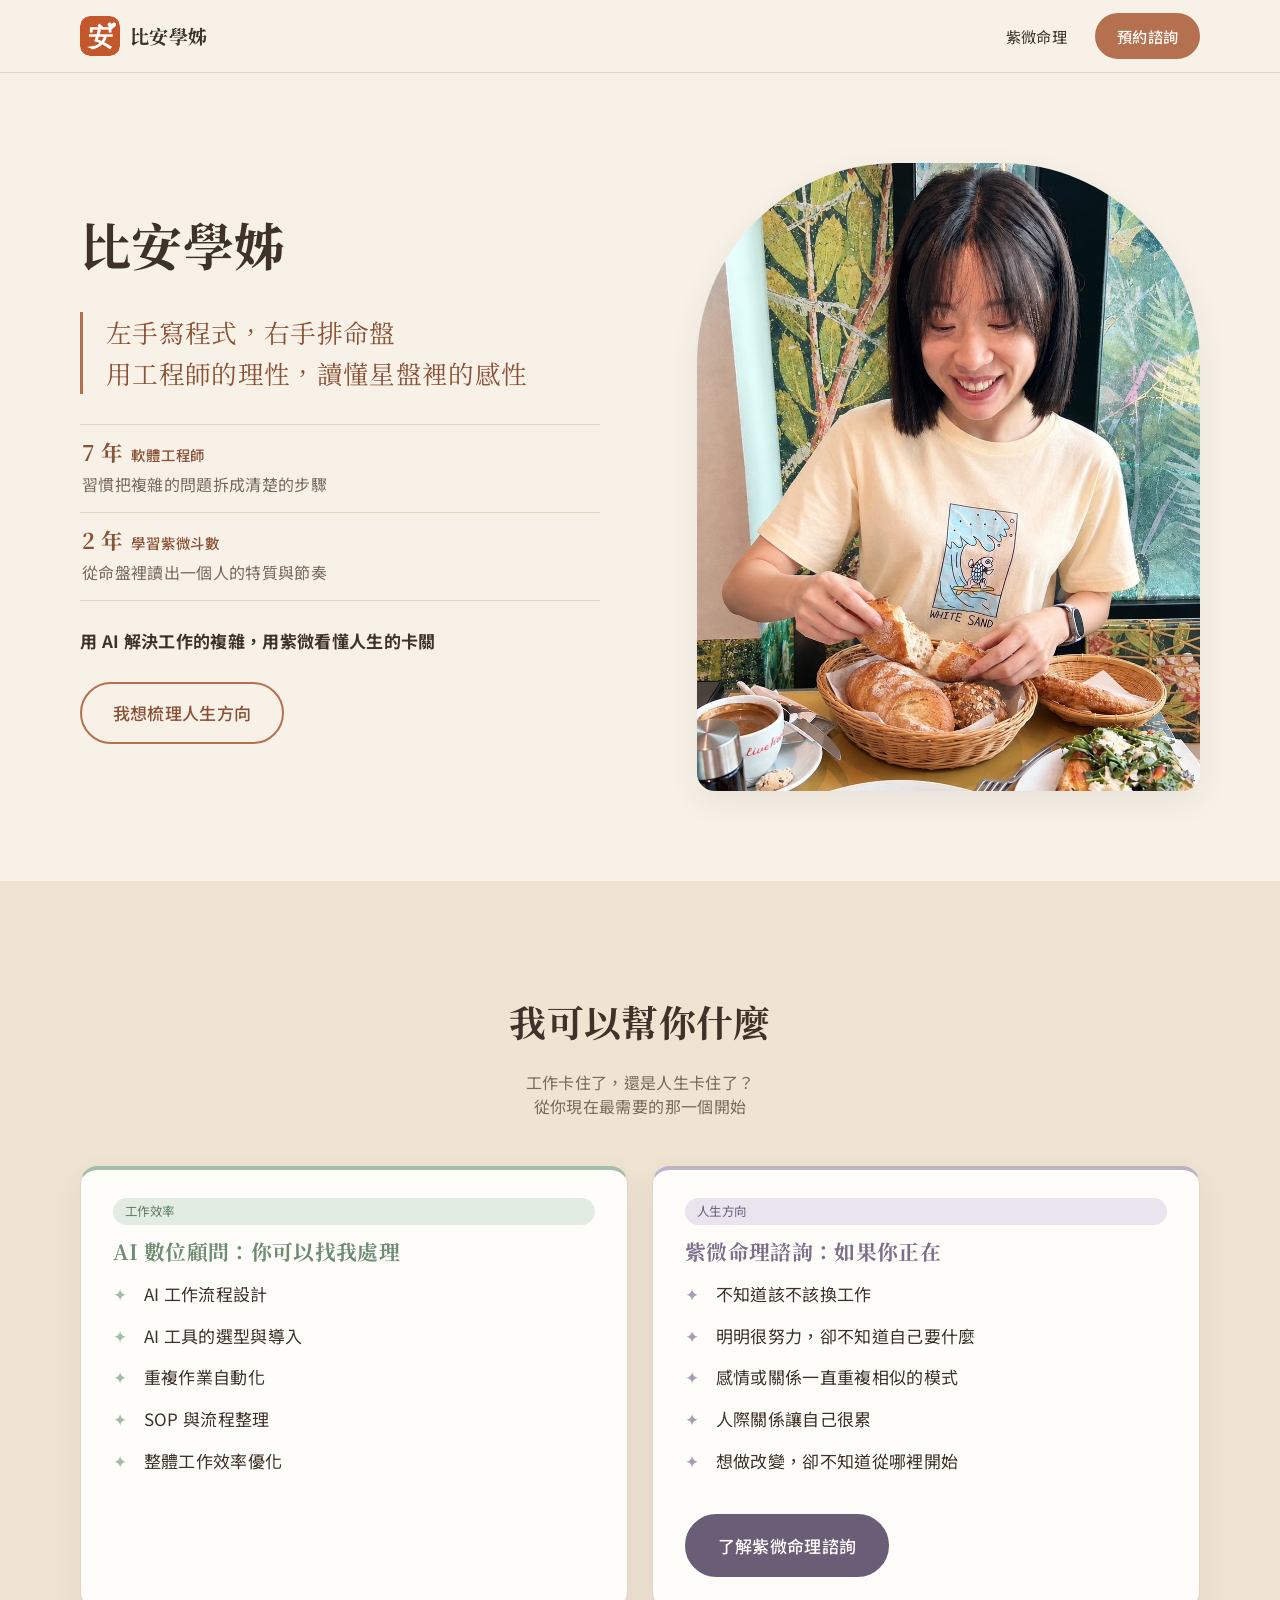
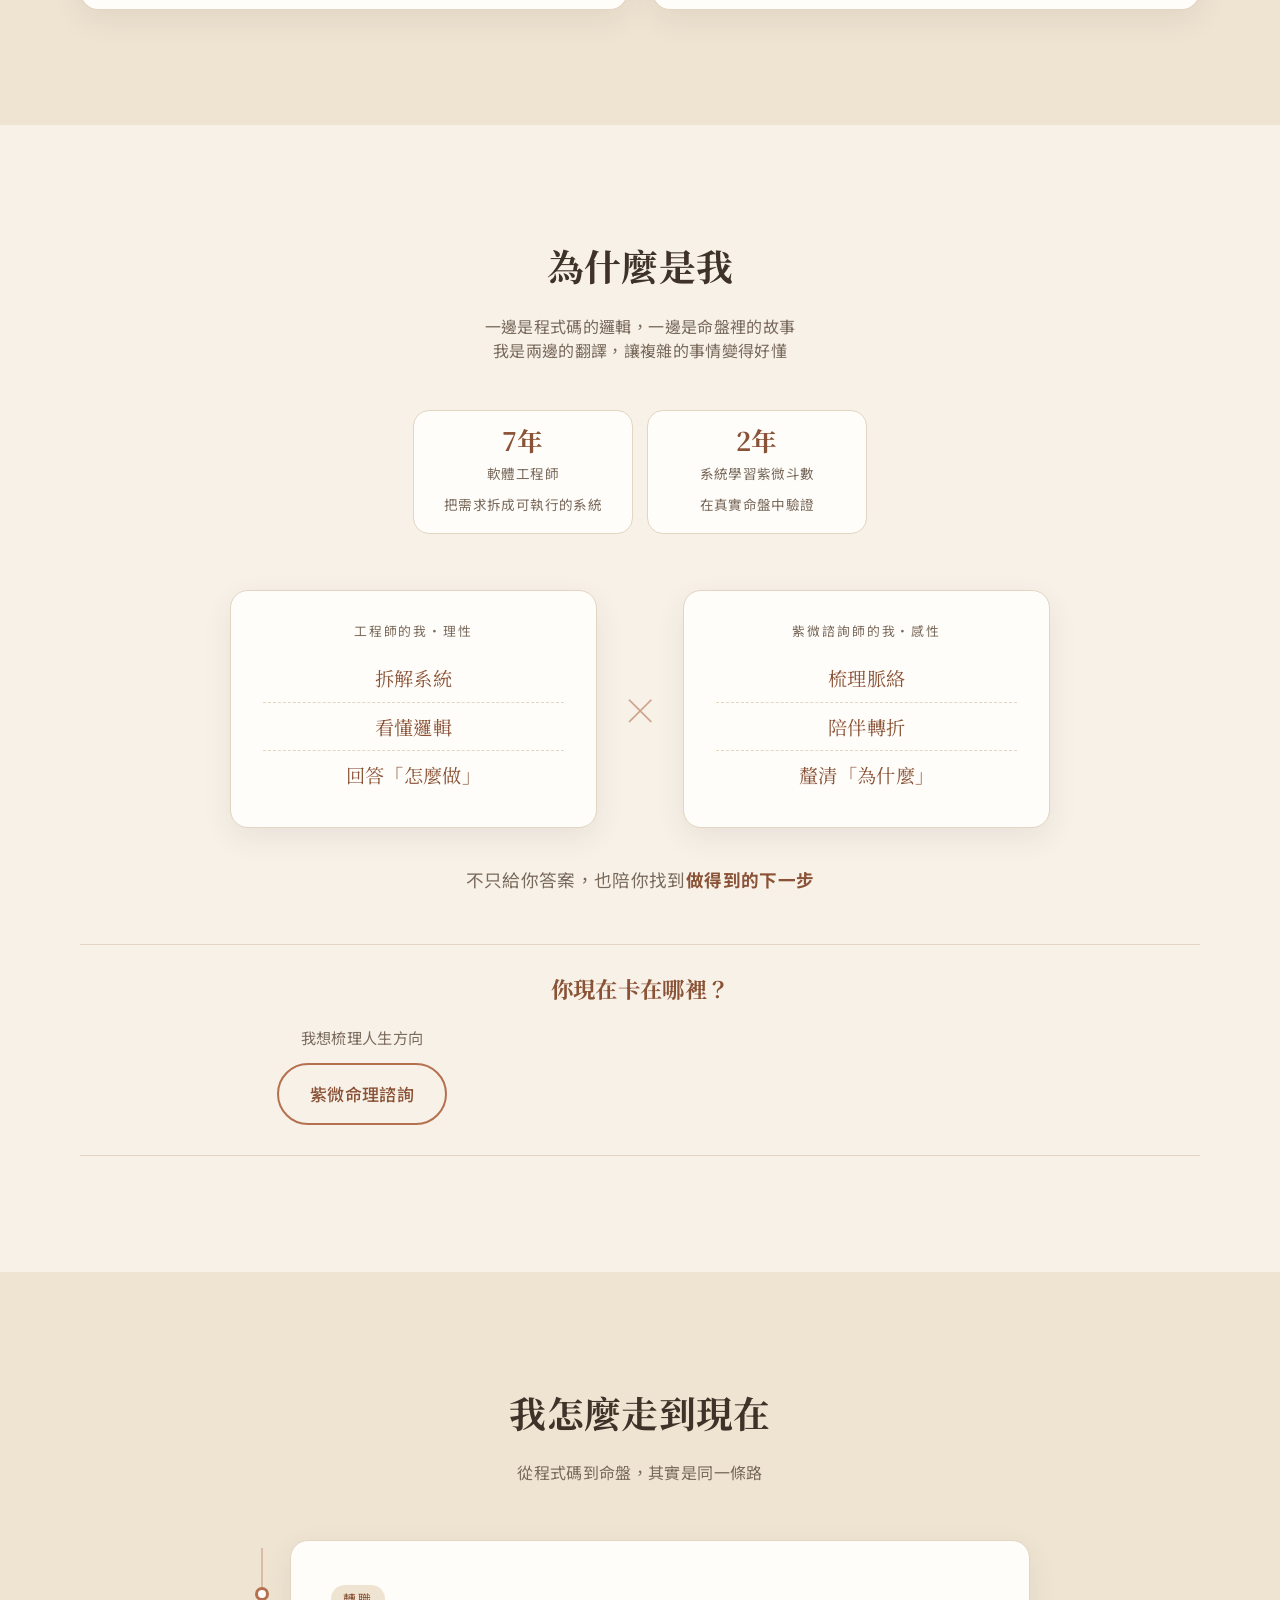
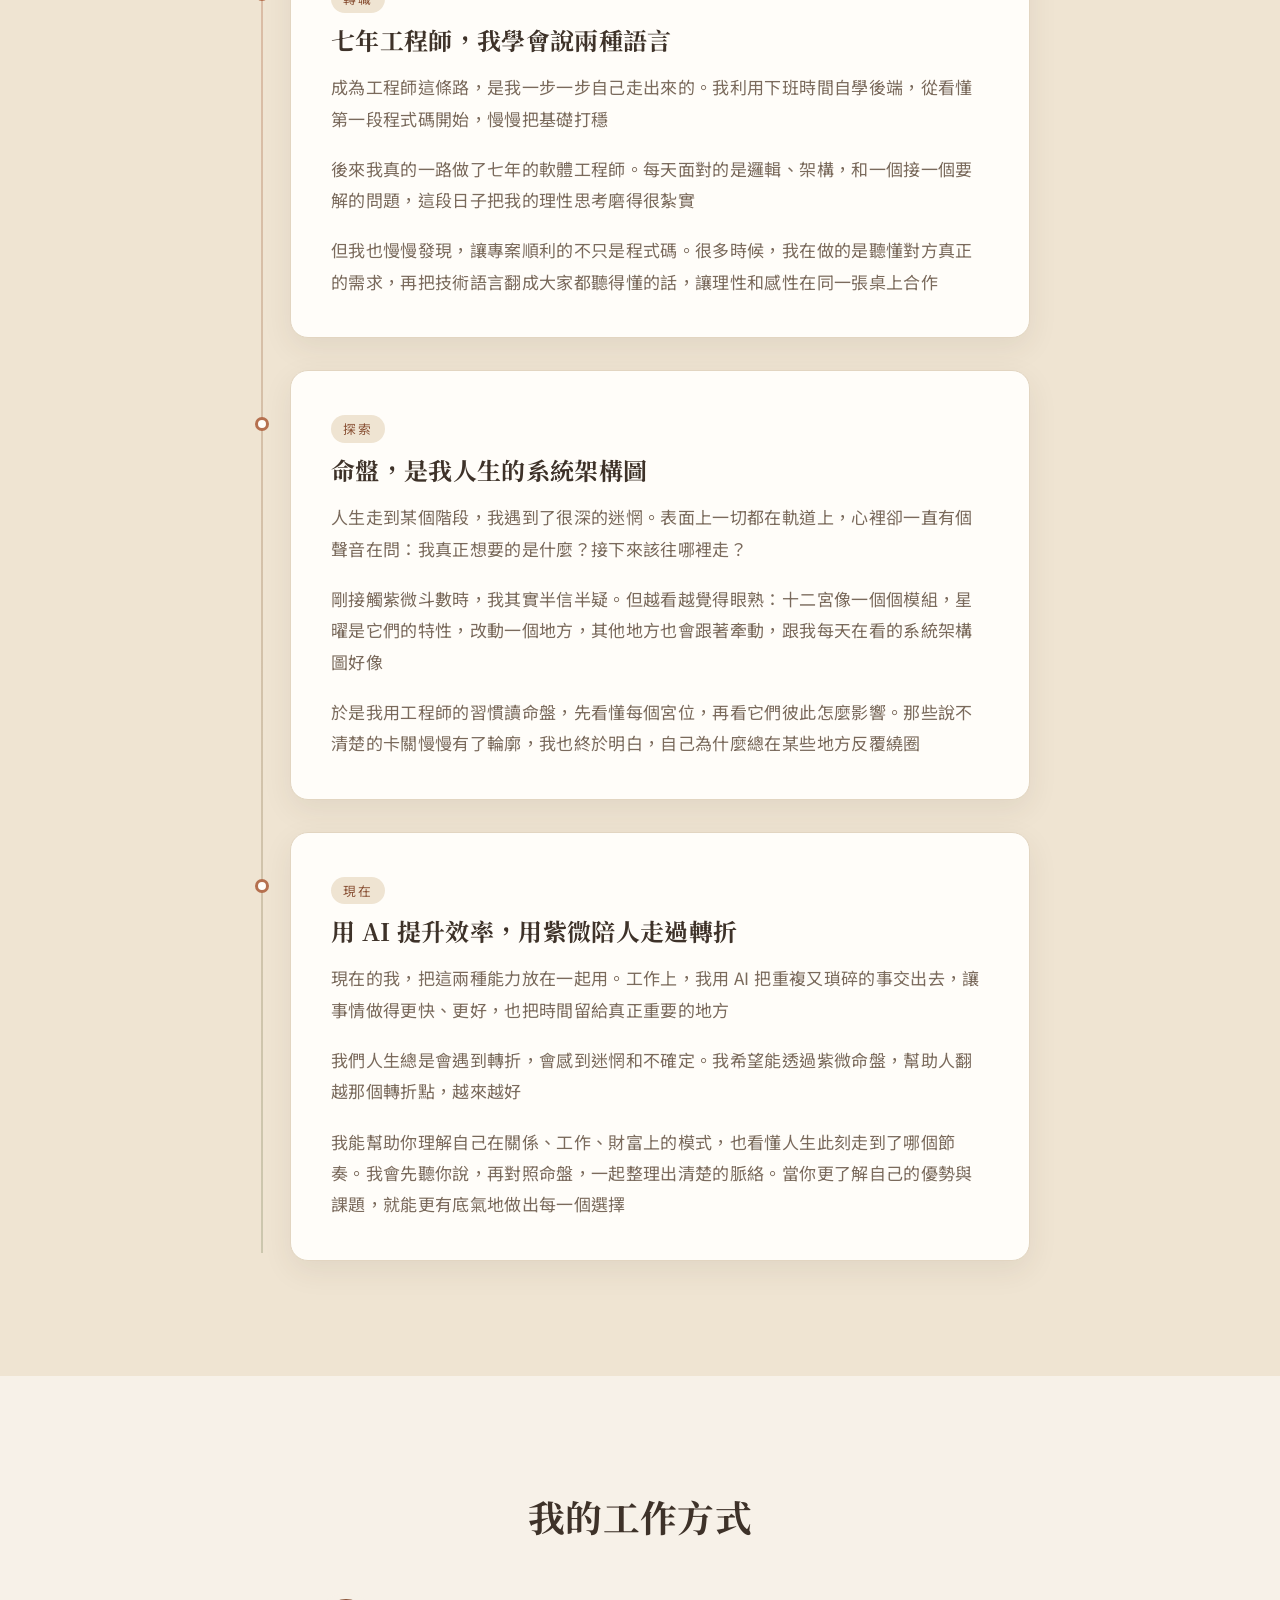
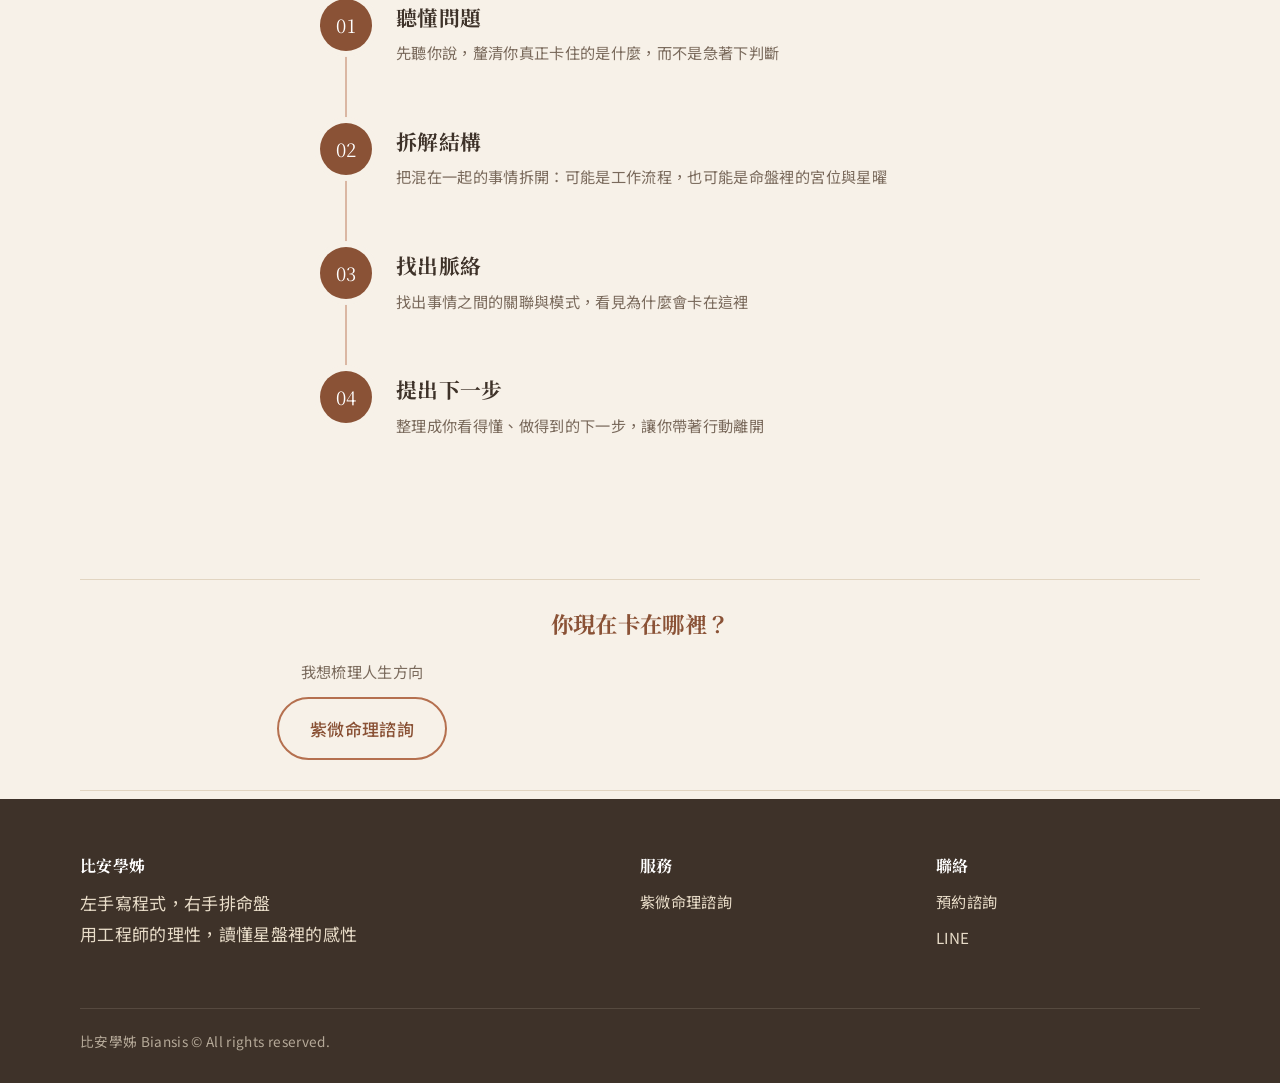
==== commit a0cb7e4f: "Temporarily hide About link; logo points to ziwei page Co-Authored-By: Claude Sonnet 5.5 <noreply@an" ====
--- a/about.html
+++ b/about.html
@@ -249,6 +249,6 @@
     </main>
 
     <footer class="site-footer"></footer>
-    <script src="assets/js/main.js?v=14"></script>
+    <script src="assets/js/main.js?v=15"></script>
   </body>
 </html>
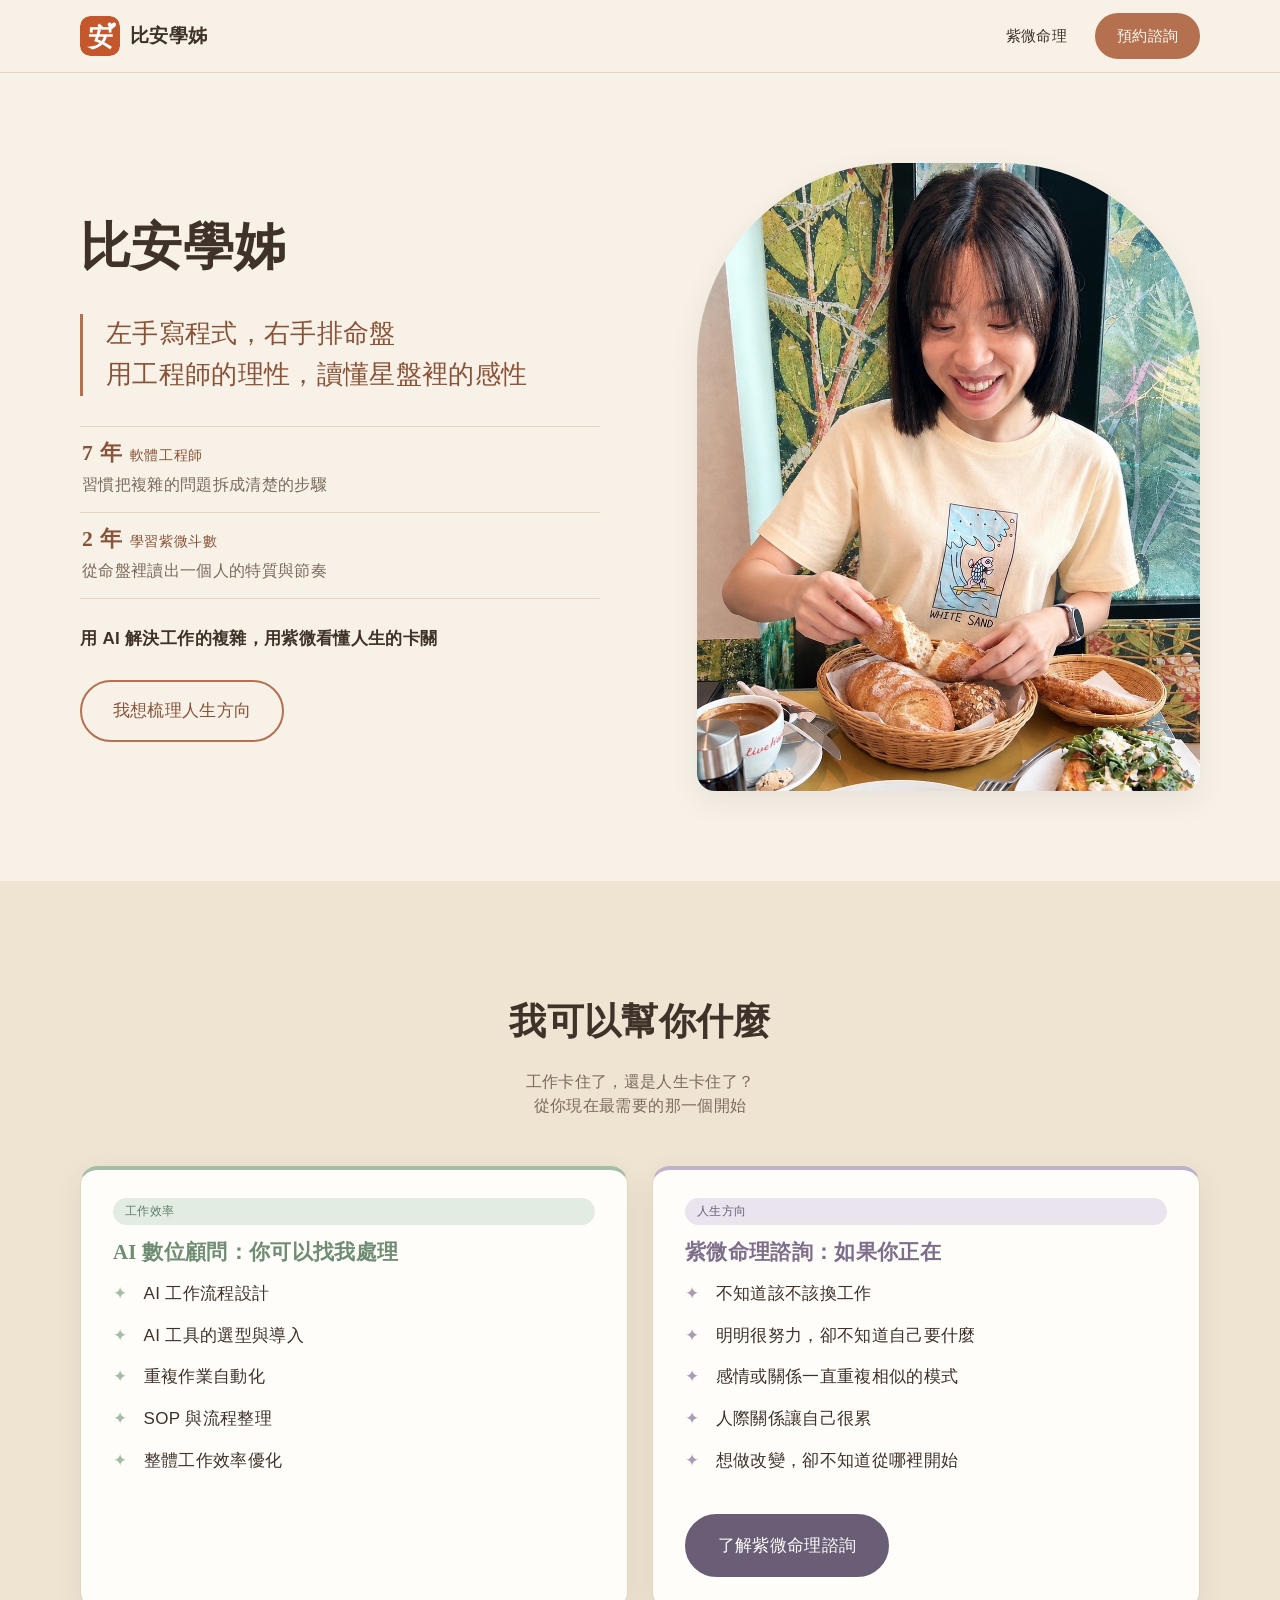
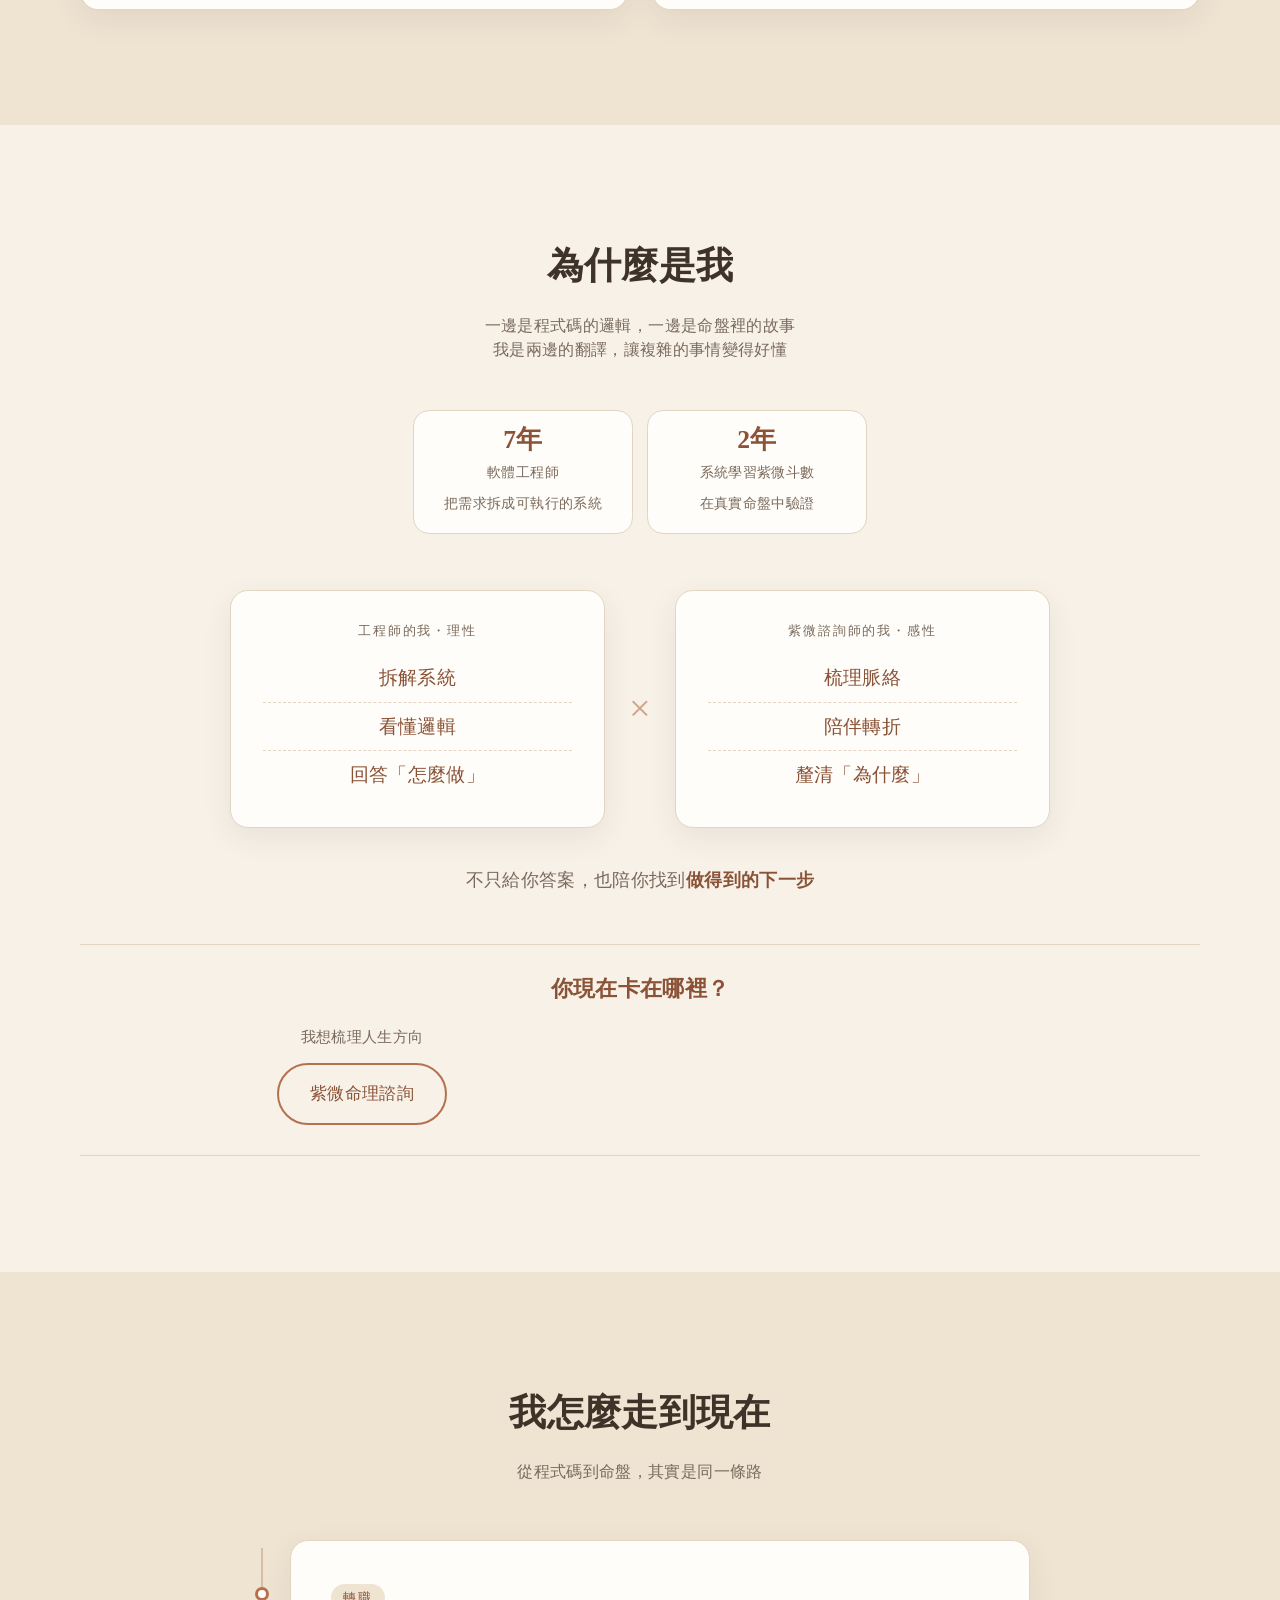
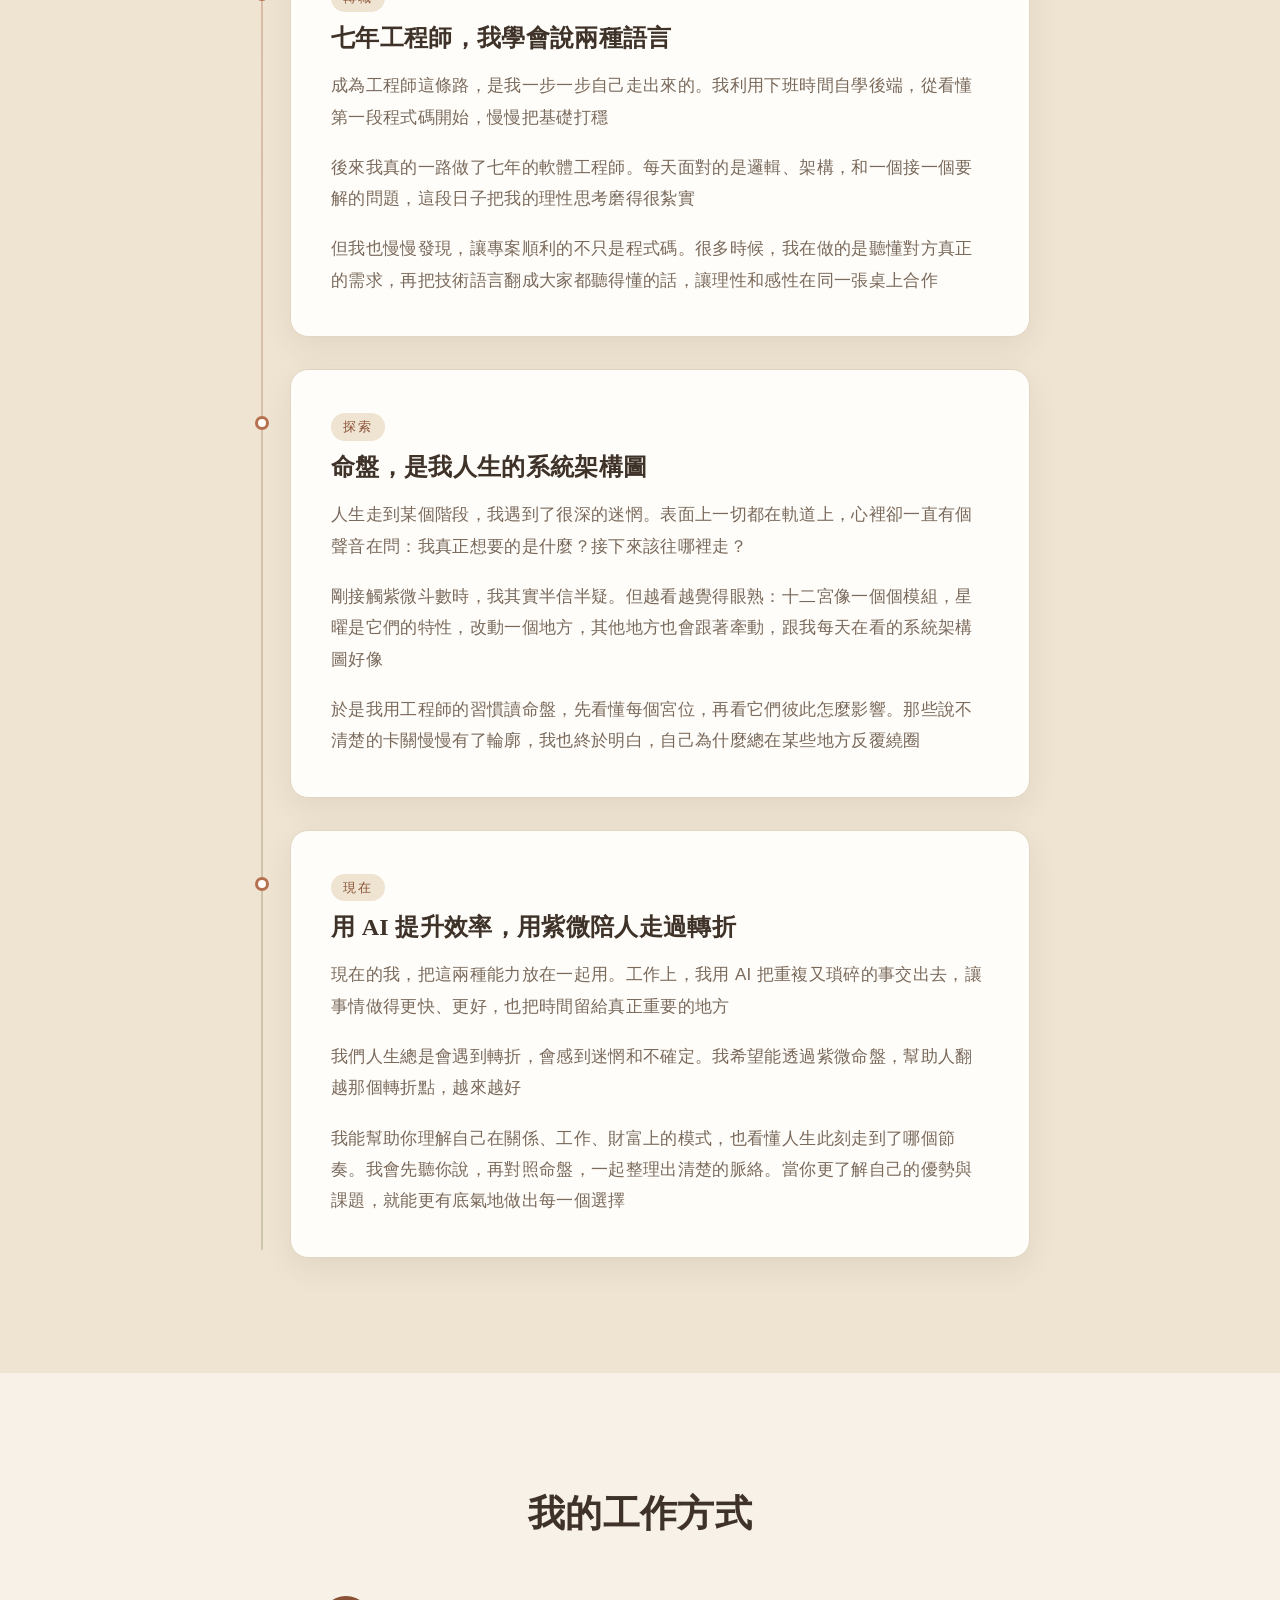
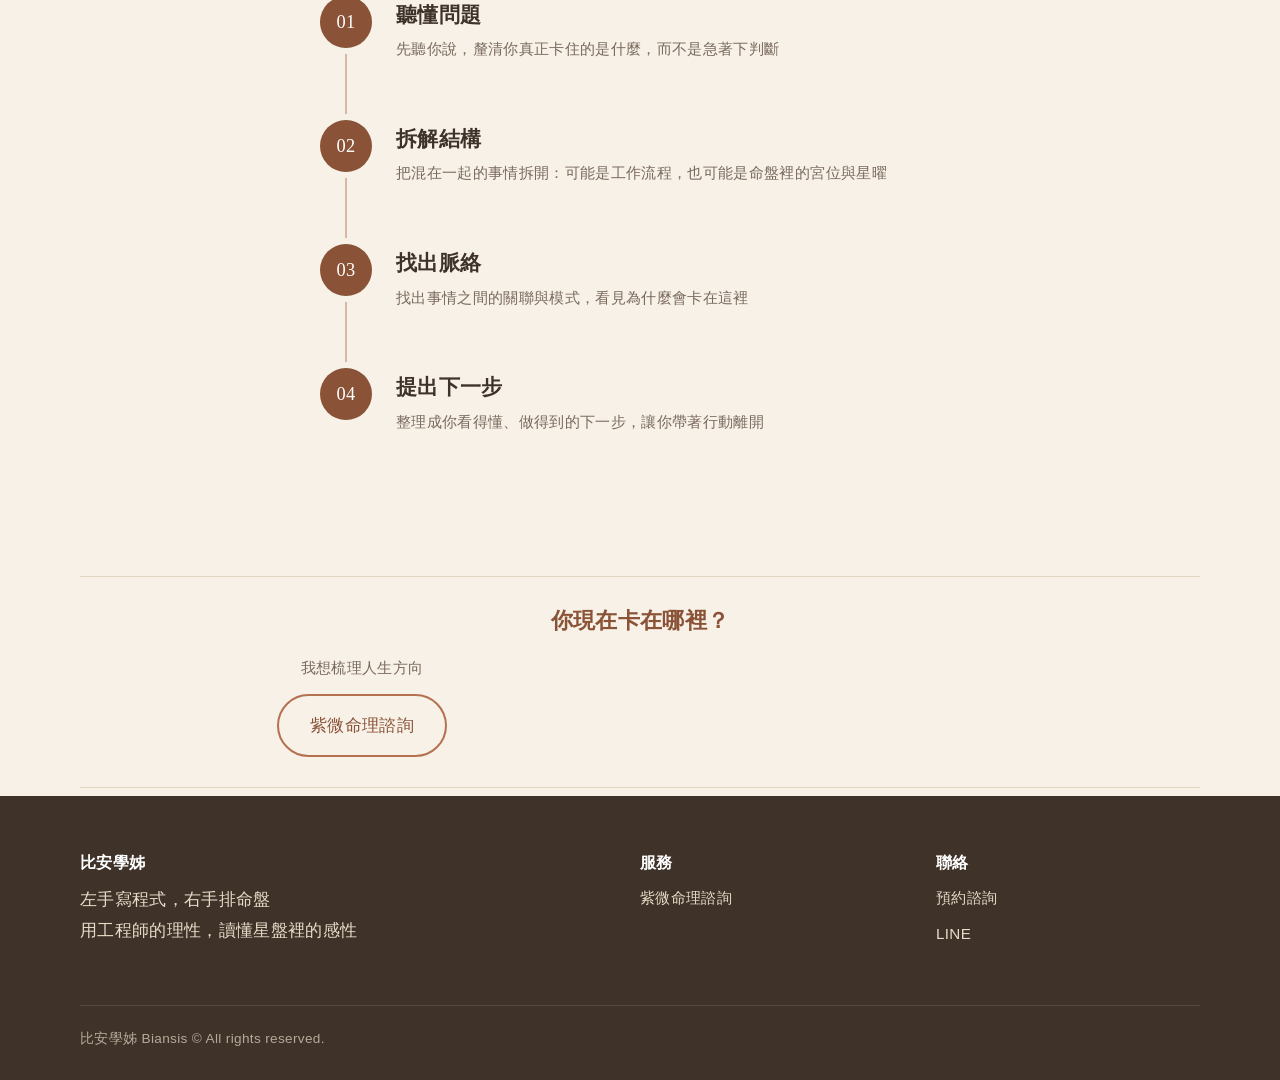
==== commit b4ec7e29: "Add CSP and referrer policy to all pages, guard hash scroll Co-Authored-By: Claude Sonnet 5.5 <norep" ====
--- a/about.html
+++ b/about.html
@@ -2,6 +2,8 @@
 <html lang="zh-Hant">
   <head>
     <meta charset="utf-8" />
+    <meta http-equiv="Content-Security-Policy" content="default-src 'self'; script-src 'self' https://cdn.jsdelivr.net; style-src 'self' 'unsafe-inline' https://fonts.googleapis.com; font-src https://fonts.gstatic.com; img-src 'self' data:; connect-src 'self'; object-src 'none'; base-uri 'self'; form-action 'self'" />
+    <meta name="referrer" content="strict-origin-when-cross-origin" />
     <meta name="viewport" content="width=device-width, initial-scale=1" />
     <title>比安學姊 | 紫微命理 | 數位服務顧問</title>
     <link rel="icon" type="image/svg+xml" href="favicon.svg" />
@@ -249,6 +251,6 @@
     </main>
 
     <footer class="site-footer"></footer>
-    <script src="assets/js/main.js?v=15"></script>
+    <script src="assets/js/main.js?v=16"></script>
   </body>
 </html>
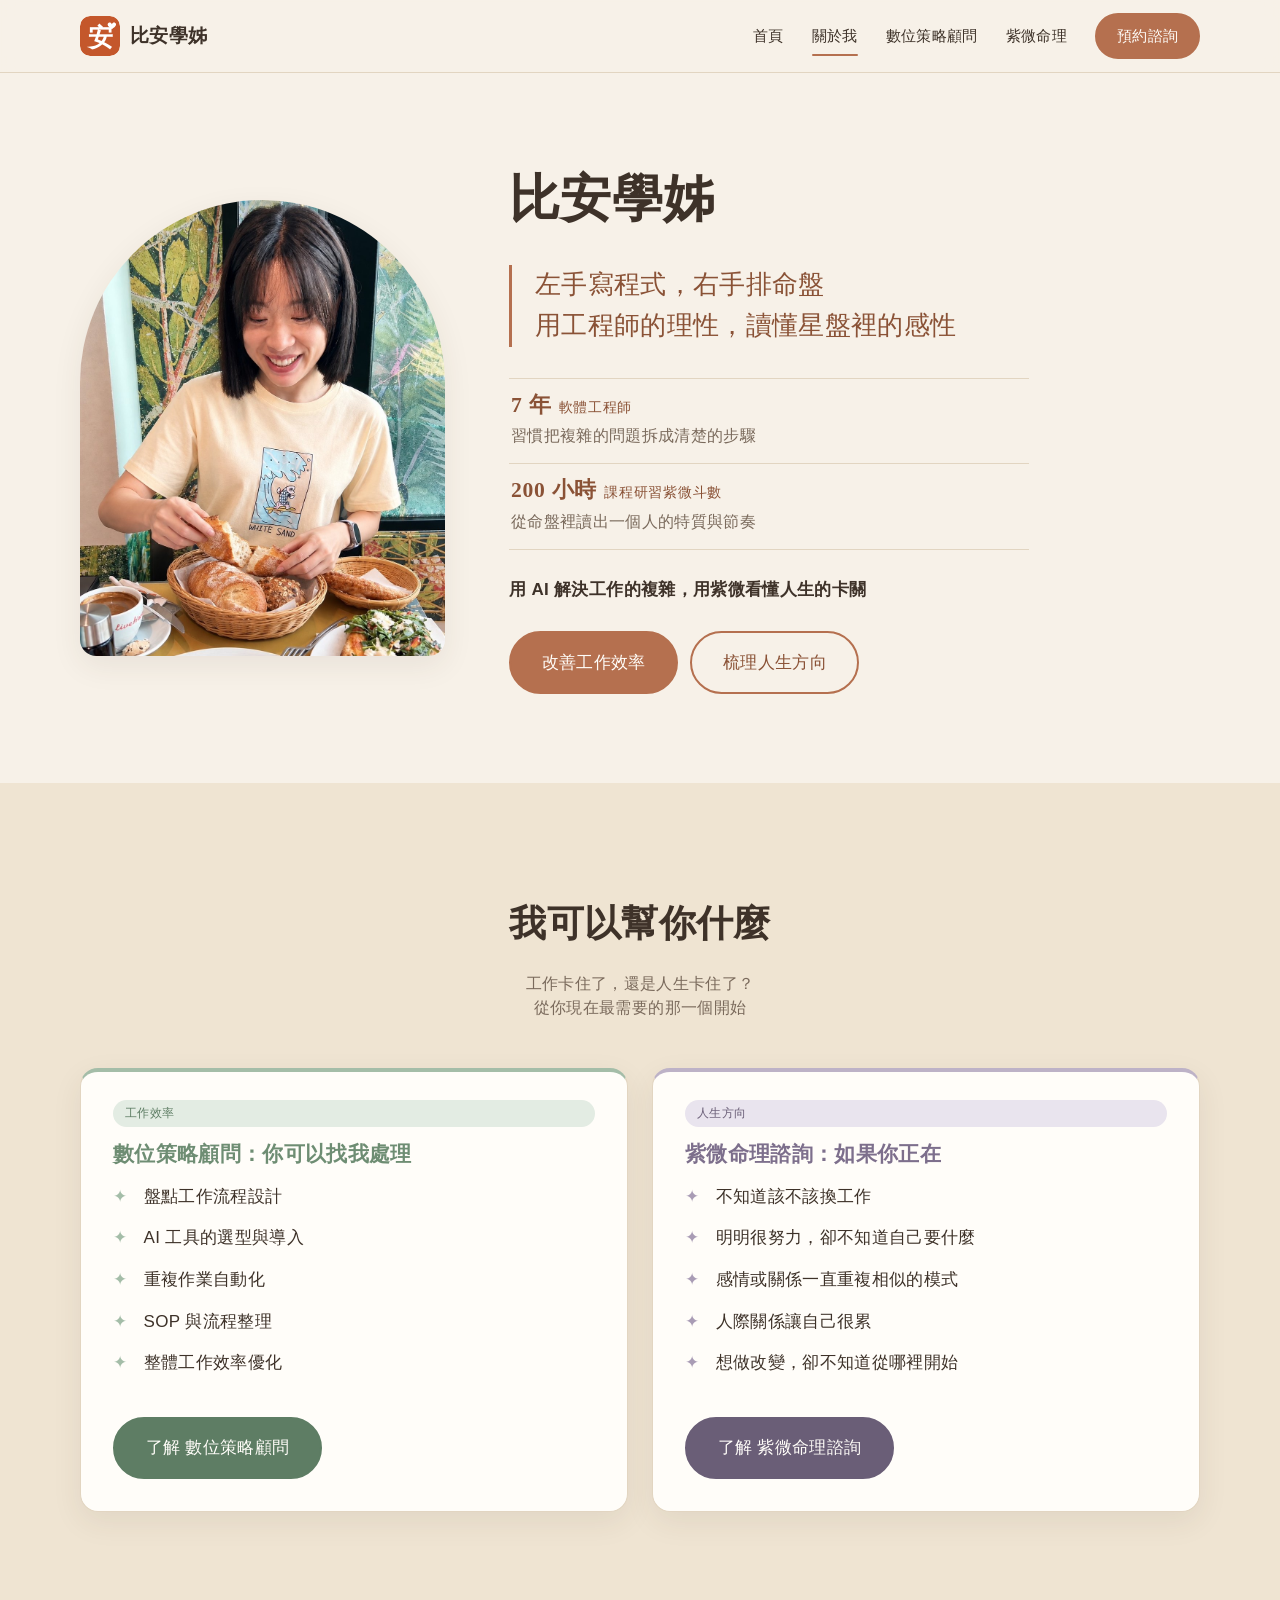
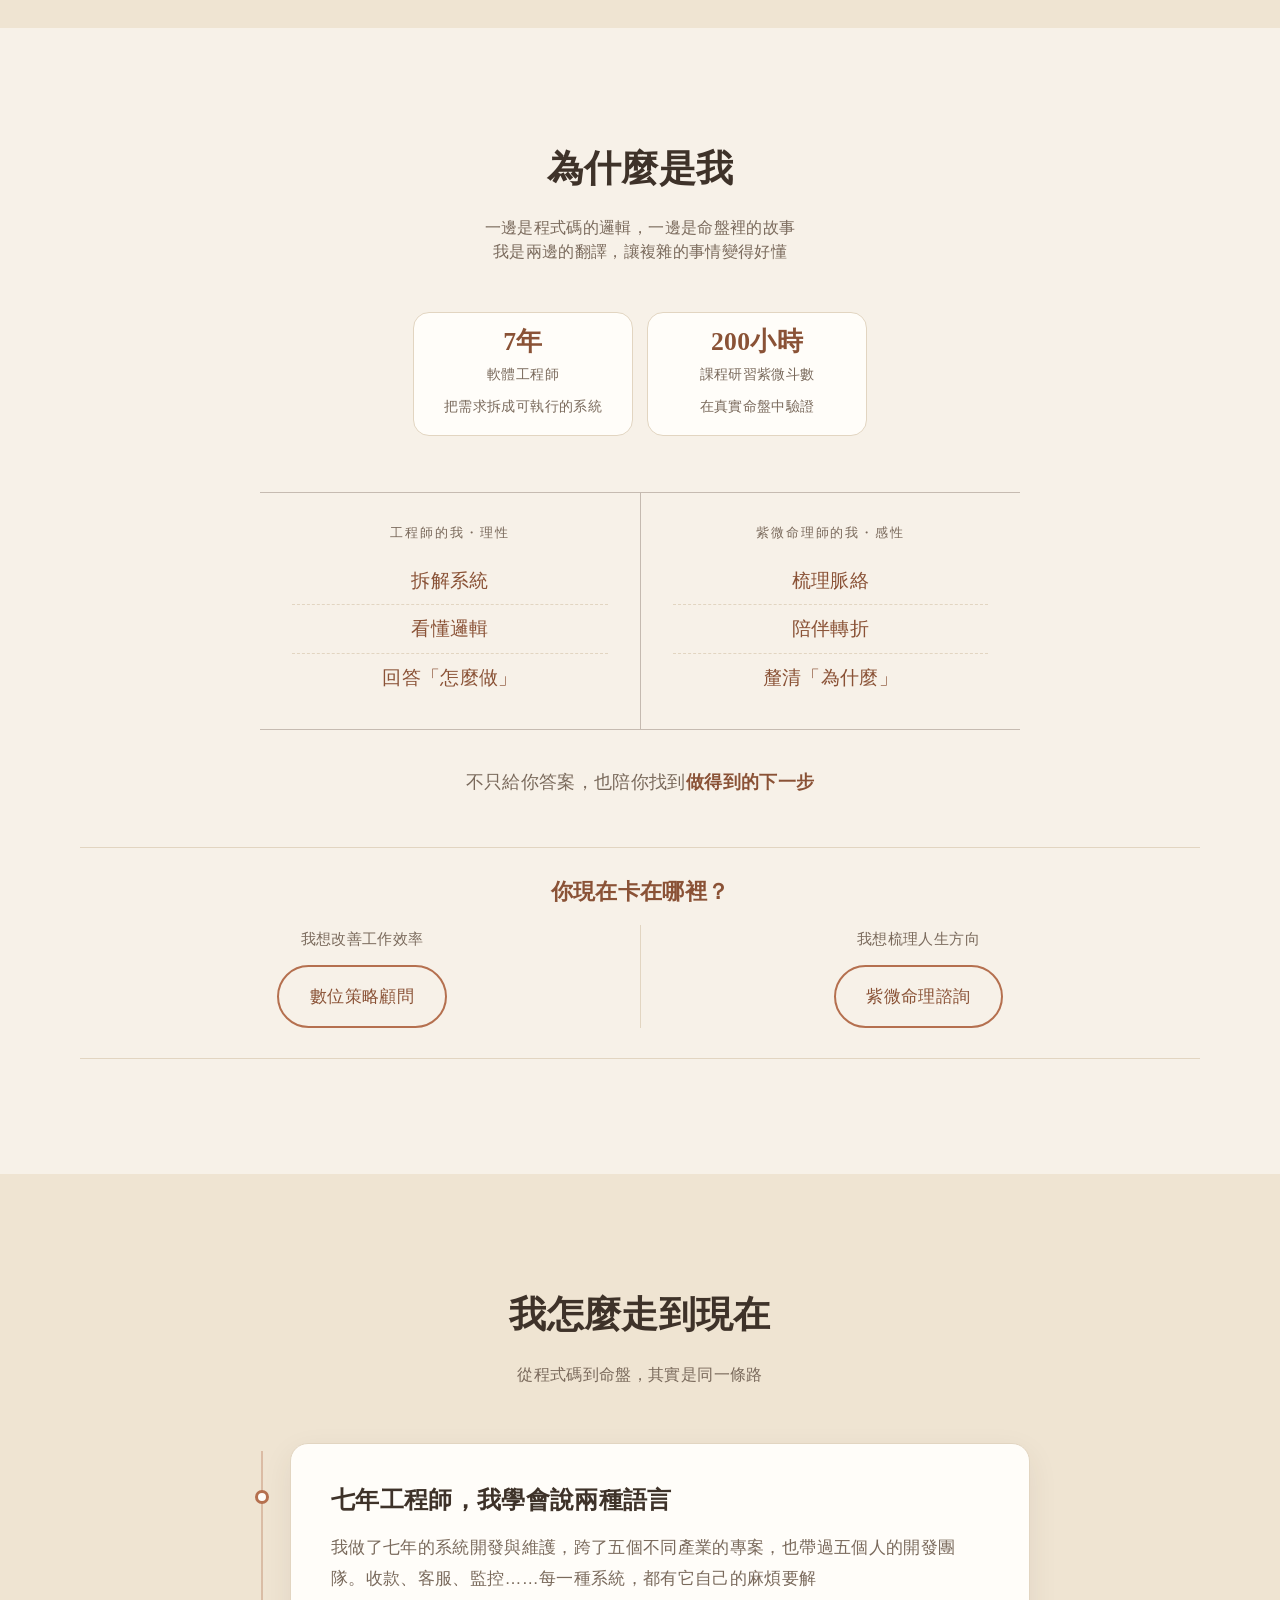
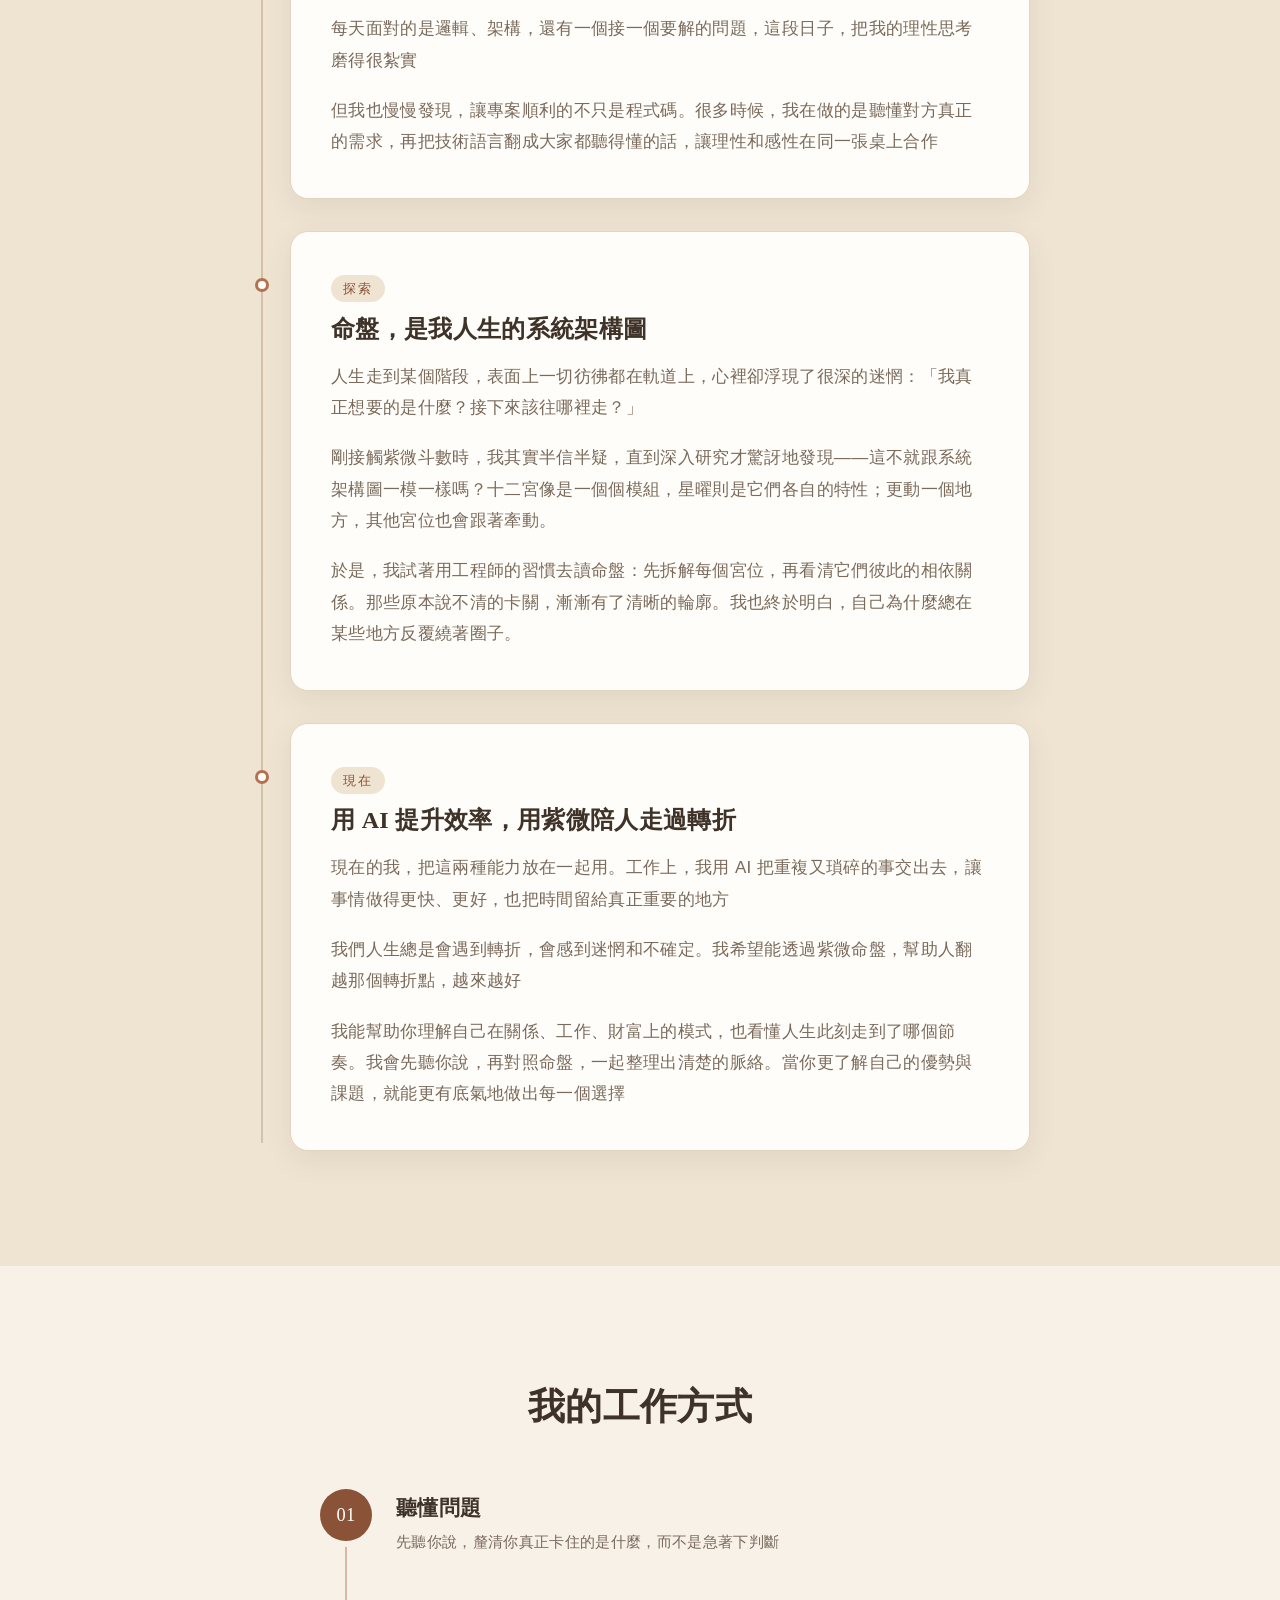
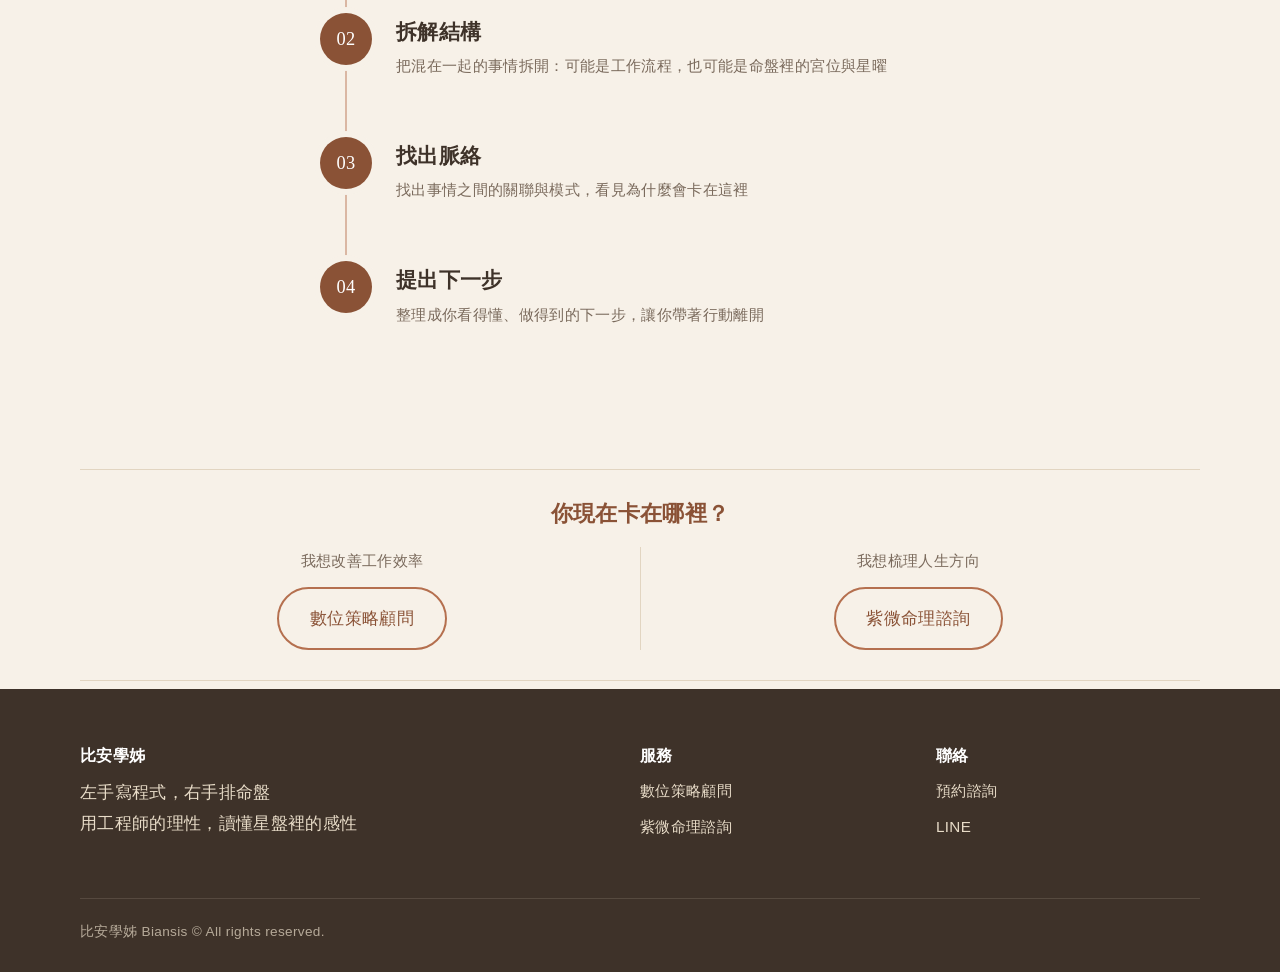
==== commit ebe4d3e1: "Rename AI service to 數位策略顧問, restore nav, add works section - Restore 首頁, 關於我 and 數位策略顧問 entries; un" ====
--- a/about.html
+++ b/about.html
@@ -2,19 +2,22 @@
 <html lang="zh-Hant">
   <head>
     <meta charset="utf-8" />
-    <meta http-equiv="Content-Security-Policy" content="default-src 'self'; script-src 'self' https://cdn.jsdelivr.net; style-src 'self' 'unsafe-inline' https://fonts.googleapis.com; font-src https://fonts.gstatic.com; img-src 'self' data:; connect-src 'self'; object-src 'none'; base-uri 'self'; form-action 'self'" />
+    <meta
+      http-equiv="Content-Security-Policy"
+      content="default-src 'self'; script-src 'self' https://cdn.jsdelivr.net; style-src 'self' 'unsafe-inline' https://fonts.googleapis.com; font-src https://fonts.gstatic.com; img-src 'self' data:; connect-src 'self'; object-src 'none'; base-uri 'self'; form-action 'self'"
+    />
     <meta name="referrer" content="strict-origin-when-cross-origin" />
     <meta name="viewport" content="width=device-width, initial-scale=1" />
-    <title>比安學姊 | 紫微命理 | 數位服務顧問</title>
+    <title>比安學姊|數位策略顧問|紫微命理</title>
     <link rel="icon" type="image/svg+xml" href="favicon.svg" />
-    <meta name="description" content="比安學姊｜AI 數位顧問 × 紫微斗數" />
+    <meta name="description" content="比安學姊｜數位策略顧問｜紫微斗數" />
     <link rel="preconnect" href="https://fonts.googleapis.com" />
     <link rel="preconnect" href="https://fonts.gstatic.com" crossorigin />
     <link
       href="https://fonts.googleapis.com/css2?family=Noto+Sans+TC:wght@400;500;700&family=Noto+Serif+TC:wght@500;700&display=swap"
       rel="stylesheet"
     />
-    <link rel="stylesheet" href="assets/css/style.css?v=88" />
+    <link rel="stylesheet" href="assets/css/style.css?v=105" />
   </head>
   <body class="theme-earth">
     <header class="site-header"></header>
@@ -26,7 +29,9 @@
           <div class="reveal">
             <h1>比安學姊</h1>
             <p class="slogan">
-              <span>左手寫程式，</span><span>右手排命盤</span><br /><span>用工程師的理性，</span><span>讀懂星盤裡的感性</span>
+              <span>左手寫程式，</span><span>右手排命盤</span><br /><span
+                >用工程師的理性，</span
+              ><span>讀懂星盤裡的感性</span>
             </p>
             <ul class="bio-facts">
               <li>
@@ -34,7 +39,7 @@
                 <p>習慣把複雜的問題拆成清楚的步驟</p>
               </li>
               <li>
-                <span class="bio-badge"><b>2 年</b>學習紫微斗數</span>
+                <span class="bio-badge"><b>200 小時</b>課程研習紫微斗數</span>
                 <p>從命盤裡讀出一個人的特質與節奏</p>
               </li>
             </ul>
@@ -42,7 +47,8 @@
               <strong>用 AI 解決工作的複雜，用紫微看懂人生的卡關</strong>
             </p>
             <div class="btn-row">
-              <a class="btn btn--ghost" href="lifemap">我想梳理人生方向</a>
+              <a class="btn" href="digitalconsultant">改善工作效率</a>
+              <a class="btn btn--ghost" href="lifemap">梳理人生方向</a>
             </div>
           </div>
           <div class="hero-img reveal">
@@ -64,14 +70,15 @@
             <article class="card service-card ai reveal">
               <div class="body">
                 <span class="tag">工作效率</span>
-                <h3>AI 數位顧問：你可以找我處理</h3>
+                <h3>數位策略顧問：你可以找我處理</h3>
                 <ul class="checklist">
-                  <li>AI 工作流程設計</li>
+                  <li>盤點工作流程設計</li>
                   <li>AI 工具的選型與導入</li>
                   <li>重複作業自動化</li>
                   <li>SOP 與流程整理</li>
                   <li>整體工作效率優化</li>
                 </ul>
+                <a class="btn" href="digitalconsultant">了解 數位策略顧問</a>
               </div>
             </article>
             <article class="card service-card ziwei reveal">
@@ -85,7 +92,7 @@
                   <li>人際關係讓自己很累</li>
                   <li>想做改變，卻不知道從哪裡開始</li>
                 </ul>
-                <a class="btn" href="lifemap">了解紫微命理諮詢</a>
+                <a class="btn" href="lifemap">了解 紫微命理諮詢</a>
               </div>
             </article>
           </div>
@@ -107,8 +114,8 @@
               ><span>軟體工程師<br />把需求拆成可執行的系統</span>
             </div>
             <div class="stat reveal">
-              <strong>2年</strong
-              ><span>系統學習紫微斗數<br />在真實命盤中驗證</span>
+              <strong>200小時</strong
+              ><span>課程研習紫微斗數<br />在真實命盤中驗證</span>
             </div>
           </div>
           <div class="duo reveal">
@@ -120,9 +127,8 @@
                 <li>回答「怎麼做」</li>
               </ul>
             </div>
-            <div class="duo-mid" aria-hidden="true">×</div>
             <div class="duo-col">
-              <small>紫微諮詢師的我・感性</small>
+              <small>紫微命理師的我・感性</small>
               <ul>
                 <li>梳理脈絡</li>
                 <li>陪伴轉折</li>
@@ -137,6 +143,12 @@
             <h3>你現在卡在哪裡？</h3>
             <div class="stuck-choices">
               <div class="stuck-choice">
+                <p>我想改善工作效率</p>
+                <a class="btn btn--ghost" href="digitalconsultant"
+                  >數位策略顧問</a
+                >
+              </div>
+              <div class="stuck-choice">
                 <p>我想梳理人生方向</p>
                 <a class="btn btn--ghost" href="lifemap">紫微命理諮詢</a>
               </div>
@@ -156,13 +168,12 @@
           <div class="story-timeline">
             <article class="story reveal">
               <div class="story-body">
-                <span class="story-tag">轉職</span>
                 <h3>七年工程師，我學會說兩種語言</h3>
                 <p>
-                  成為工程師這條路，是我一步一步自己走出來的。我利用下班時間自學後端，從看懂第一段程式碼開始，慢慢把基礎打穩
-                </p>
-                <p>
-                  後來我真的一路做了七年的軟體工程師。每天面對的是邏輯、架構，和一個接一個要解的問題，這段日子把我的理性思考磨得很紮實
+                  我做了七年的系統開發與維護，跨了五個不同產業的專案，也帶過五個人的開發團隊。收款、客服、監控……每一種系統，都有它自己的麻煩要解
+                </p>
+                <p>
+                  每天面對的是邏輯、架構，還有一個接一個要解的問題，這段日子，把我的理性思考磨得很紮實
                 </p>
                 <p>
                   但我也慢慢發現，讓專案順利的不只是程式碼。很多時候，我在做的是聽懂對方真正的需求，再把技術語言翻成大家都聽得懂的話，讓理性和感性在同一張桌上合作
@@ -174,13 +185,13 @@
                 <span class="story-tag">探索</span>
                 <h3>命盤，是我人生的系統架構圖</h3>
                 <p>
-                  人生走到某個階段，我遇到了很深的迷惘。表面上一切都在軌道上，心裡卻一直有個聲音在問：我真正想要的是什麼？接下來該往哪裡走？
-                </p>
-                <p>
-                  剛接觸紫微斗數時，我其實半信半疑。但越看越覺得眼熟：十二宮像一個個模組，星曜是它們的特性，改動一個地方，其他地方也會跟著牽動，跟我每天在看的系統架構圖好像
-                </p>
-                <p>
-                  於是我用工程師的習慣讀命盤，先看懂每個宮位，再看它們彼此怎麼影響。那些說不清楚的卡關慢慢有了輪廓，我也終於明白，自己為什麼總在某些地方反覆繞圈
+                  人生走到某個階段，表面上一切彷彿都在軌道上，心裡卻浮現了很深的迷惘：「我真正想要的是什麼？接下來該往哪裡走？」
+                </p>
+                <p>
+                  剛接觸紫微斗數時，我其實半信半疑，直到深入研究才驚訝地發現——這不就跟系統架構圖一模一樣嗎？十二宮像是一個個模組，星曜則是它們各自的特性；更動一個地方，其他宮位也會跟著牽動。
+                </p>
+                <p>
+                  於是，我試著用工程師的習慣去讀命盤：先拆解每個宮位，再看清它們彼此的相依關係。那些原本說不清的卡關，漸漸有了清晰的輪廓。我也終於明白，自己為什麼總在某些地方反覆繞著圈子。
                 </p>
               </div>
             </article>
@@ -241,6 +252,12 @@
             <h3>你現在卡在哪裡？</h3>
             <div class="stuck-choices">
               <div class="stuck-choice">
+                <p>我想改善工作效率</p>
+                <a class="btn btn--ghost" href="digitalconsultant"
+                  >數位策略顧問</a
+                >
+              </div>
+              <div class="stuck-choice">
                 <p>我想梳理人生方向</p>
                 <a class="btn btn--ghost" href="lifemap">紫微命理諮詢</a>
               </div>
@@ -251,6 +268,6 @@
     </main>
 
     <footer class="site-footer"></footer>
-    <script src="assets/js/main.js?v=16"></script>
+    <script src="assets/js/main.js?v=20"></script>
   </body>
 </html>
--- a/assets/css/style.css
+++ b/assets/css/style.css
@@ -739,3 +739,130 @@
 .pp-gz b { font-weight: 700; }
 .pp-gz .gz-stem { color: #B5704F; }
 .pp-gz .gz-branch { color: #5E7D64; }
+
+/* 全站圖片防護：不能拖曳、選取，手機長按不出現儲存選單（右鍵由 main.js 擋） */
+img { -webkit-user-drag: none; user-select: none; -webkit-touch-callout: none; }
+
+/* ---------- 蠟筆重點（手法見 .claude/skills/site-design-kit） ----------
+   筆刷圖放 assets/img/brush/，用 mask 上色，所以顏色跟著頁面主題（--block，沒有就用 --primary）
+   .crayon       重點詞底下的螢光筆刷（單行、不超過約 8 個字，每屏最多 1～2 處）
+   .crayon--line 改成底線筆觸
+   .crayon-ring  圈起來
+   h2.crayon-dash 標題下方一小段手繪短線 */
+.crayon, .crayon-ring { position: relative; display: inline; isolation: isolate; font-style: normal; white-space: nowrap; }
+.crayon::before, .crayon-ring::before {
+  content: ""; position: absolute; z-index: -1; pointer-events: none;
+  background: var(--block, var(--primary));
+  -webkit-mask-repeat: no-repeat; mask-repeat: no-repeat;
+  -webkit-mask-size: 100% 100%; mask-size: 100% 100%;
+}
+.crayon::before {
+  left: -.2em; right: -.2em; bottom: .02em; height: .7em; opacity: .55;
+  -webkit-mask-image: url(../img/brush/mark.svg); mask-image: url(../img/brush/mark.svg);
+}
+.crayon--line::before {
+  bottom: -.12em; height: .34em; opacity: .75;
+  -webkit-mask-image: url(../img/brush/underline.svg); mask-image: url(../img/brush/underline.svg);
+}
+.crayon-ring::before {
+  inset: -.3em -.5em; opacity: .7;
+  -webkit-mask-image: url(../img/brush/ring.svg); mask-image: url(../img/brush/ring.svg);
+}
+.crayon-dash::after {
+  content: ""; display: block; width: 4.5rem; height: .6rem; margin-top: .5rem;
+  background: var(--block, var(--primary)); opacity: .8;
+  -webkit-mask: url(../img/brush/dash.svg) no-repeat center / 100% 100%; mask: url(../img/brush/dash.svg) no-repeat center / 100% 100%;
+}
+.center .crayon-dash::after { margin-inline: auto; }
+/* 進場時像被畫上去：由左到右展開（沒有 JS 時不隱藏，減少動態時直接顯示） */
+.reveal .crayon::before, .reveal .crayon-ring::before { clip-path: inset(0 100% 0 0); transition: clip-path .9s ease .35s; }
+.reveal.in .crayon::before, .reveal.in .crayon-ring::before { clip-path: inset(0 0 0 0); }
+@media (prefers-reduced-motion: reduce) {
+  .reveal .crayon::before, .reveal .crayon-ring::before { clip-path: none; transition: none; }
+}
+
+/* 螢光筆：多行文字也能用（box-decoration-break 讓換行後每一行都有底色），顏色跟頁面主題走 */
+.marker {
+  background: linear-gradient(transparent 52%, color-mix(in srgb, var(--block, var(--primary)) 60%, transparent) 52%);
+  -webkit-box-decoration-break: clone; box-decoration-break: clone;
+  padding: 0 .15em;
+}
+/* 包月「同時最多幾家」：移除原本的黃色底，改用螢光筆 */
+.mode-warn { background: none; padding: 0; }
+
+/* 還沒有圖片的作品：單欄置中，補上圖片後把 case--noimg 拿掉即可 */
+.case--noimg { grid-template-columns: 1fr; max-width: 760px; margin-inline: auto; }
+
+/* 適合／不適合清單：打勾與打叉 */
+.checklist--yes li::before { content: "✓"; font-weight: 700; color: var(--primary-deep); }
+.checklist--no li::before { content: "✕"; font-weight: 700; font-size: .85em; color: var(--muted); }
+
+/* 線條區隔版卡片：沒有底色、陰影與色條，只用一條細線分隔（痛點區） */
+.grid-2--lines { gap: 40px 56px; }
+body .grid-2--lines .card {
+  background: none; box-shadow: none; border: 0; border-radius: 0;
+  border-top: 1px solid color-mix(in srgb, var(--muted) 40%, transparent);
+  padding: 28px 0 0;
+}
+/* 痛點區：小圖示與標題同一行，說明文字在下一行 */
+.grid-2--lines .card { display: grid; grid-template-columns: auto 1fr; column-gap: 14px; align-items: center; }
+.grid-2--lines .card-icon { width: 40px; height: 40px; border-radius: 12px; font-size: 1.2rem; margin-bottom: 0; }
+.grid-2--lines .card h3 { margin: 0; }
+.grid-2--lines .card p { grid-column: 1 / -1; margin: 14px 0 0; }
+/* 痛點區小圖示：不要底色（透明） */
+body .grid-2--lines .card-icon { background: transparent; width: auto; height: auto; border-radius: 0; }
+
+/* 首屏主題標籤：不再做成膠囊（避免像按鈕），改成螢光筆＋文字 */
+.topic-pills { gap: 10px 26px; }
+.topic-pills li {
+  background: linear-gradient(transparent 55%, color-mix(in srgb, var(--block, var(--primary)) 65%, transparent) 55%);
+  border: 0; border-radius: 0; padding: 0 .2em;
+  color: var(--text); font-size: 1rem; font-weight: 500; line-height: 1.6;
+}
+
+/* 作品多張圖：文字在上，3～4 張截圖並排在下（比例統一 16:10，手機一欄） */
+.case--gallery { grid-template-columns: 1fr; max-width: 980px; margin-inline: auto; }
+.case-shots { display: grid; grid-template-columns: repeat(auto-fit, minmax(210px, 1fr)); gap: 16px; margin-top: 8px; }
+.case-shots figure { margin: 0; }
+.case-shots img { width: 100%; aspect-ratio: 16 / 10; object-fit: cover; border-radius: var(--radius); box-shadow: var(--shadow); background: var(--block-soft, var(--bg-alt)); }
+.case-shots figcaption { margin-top: 8px; font-size: .82rem; color: var(--muted); text-align: center; }
+
+/* 截圖外框：像 Mac 視窗（上方三個圓點），截圖本身刻意用低解析度 */
+.mac { border: 1px solid var(--line); border-radius: 12px; background: #f1f2f3; box-shadow: var(--shadow); overflow: hidden; }
+.mac-bar { display: flex; gap: 6px; padding: 9px 12px; background: #e9eaec; border-bottom: 1px solid var(--line); }
+.mac-bar i { width: 9px; height: 9px; border-radius: 50%; background: #ff5f57; }
+.mac-bar i:nth-child(2) { background: #febc2e; }
+.mac-bar i:nth-child(3) { background: #28c840; }
+.mac img { display: block; width: 100%; aspect-ratio: 16 / 10; object-fit: cover; border-radius: 0; box-shadow: none; }
+.case-img .mac { margin: 0; }
+.case-img figcaption, .case-shots figcaption { margin-top: 10px; }
+/* 單欄的作品：寬度撐滿（置中的 max-width 在格線裡會縮成內容寬度，要明確給 width） */
+.case--gallery, .case--noimg { width: 100%; }
+
+/* 作品截圖：一排最多兩張（手機一欄） */
+.case-shots { grid-template-columns: repeat(2, minmax(0, 1fr)); gap: 24px; }
+/* 電腦＋手機：電腦圖較寬，手機放右邊 */
+.case-shots--device { grid-template-columns: minmax(0, 1.9fr) minmax(0, 1fr); align-items: center; }
+@media (max-width: 640px) {
+  .case-shots, .case-shots--device { grid-template-columns: 1fr; }
+}
+/* iPhone 外型：深色邊框、圓角、上方瀏海 */
+.iphone { position: relative; width: min(100%, 210px); margin-inline: auto; padding: 10px; border-radius: 36px; background: #1e2022; box-shadow: var(--shadow); }
+.iphone::before { content: ""; position: absolute; z-index: 2; top: 17px; left: 50%; width: 62px; height: 15px; transform: translateX(-50%); border-radius: 10px; background: #000; }
+.iphone img { display: block; width: 100%; aspect-ratio: auto; object-fit: cover; border-radius: 27px; box-shadow: none; }
+
+/* 關於我：首屏個人照（約 365px 寬），放在文字左邊；手機寬度照片在上、置中 */
+.hero-img:has(img[src*="bian-selfi-2"]) { width: 100%; max-width: 365px; order: -1; justify-self: center; }
+@media (min-width: 861px) {
+  .hero .container:has(.bio-facts) { grid-template-columns: 365px 1fr; }
+  .hero .container:has(.bio-facts) .hero-img { justify-self: start; }
+}
+
+/* 關於我「為什麼是我」下半部：不用圖卡，改用細線區隔（上下一條線、中間一條直線），拿掉 × */
+.duo { grid-template-columns: 1fr 1fr; gap: 0; max-width: 760px; border-top: 1px solid color-mix(in srgb, var(--muted) 40%, transparent); border-bottom: 1px solid color-mix(in srgb, var(--muted) 40%, transparent); }
+.duo-col { background: none; border: 0; border-radius: 0; box-shadow: none; padding: 28px 32px; }
+.duo-col + .duo-col { border-left: 1px solid color-mix(in srgb, var(--muted) 40%, transparent); }
+@media (max-width: 700px) {
+  .duo { grid-template-columns: 1fr; }
+  .duo-col + .duo-col { border-left: 0; border-top: 1px solid color-mix(in srgb, var(--muted) 40%, transparent); }
+}
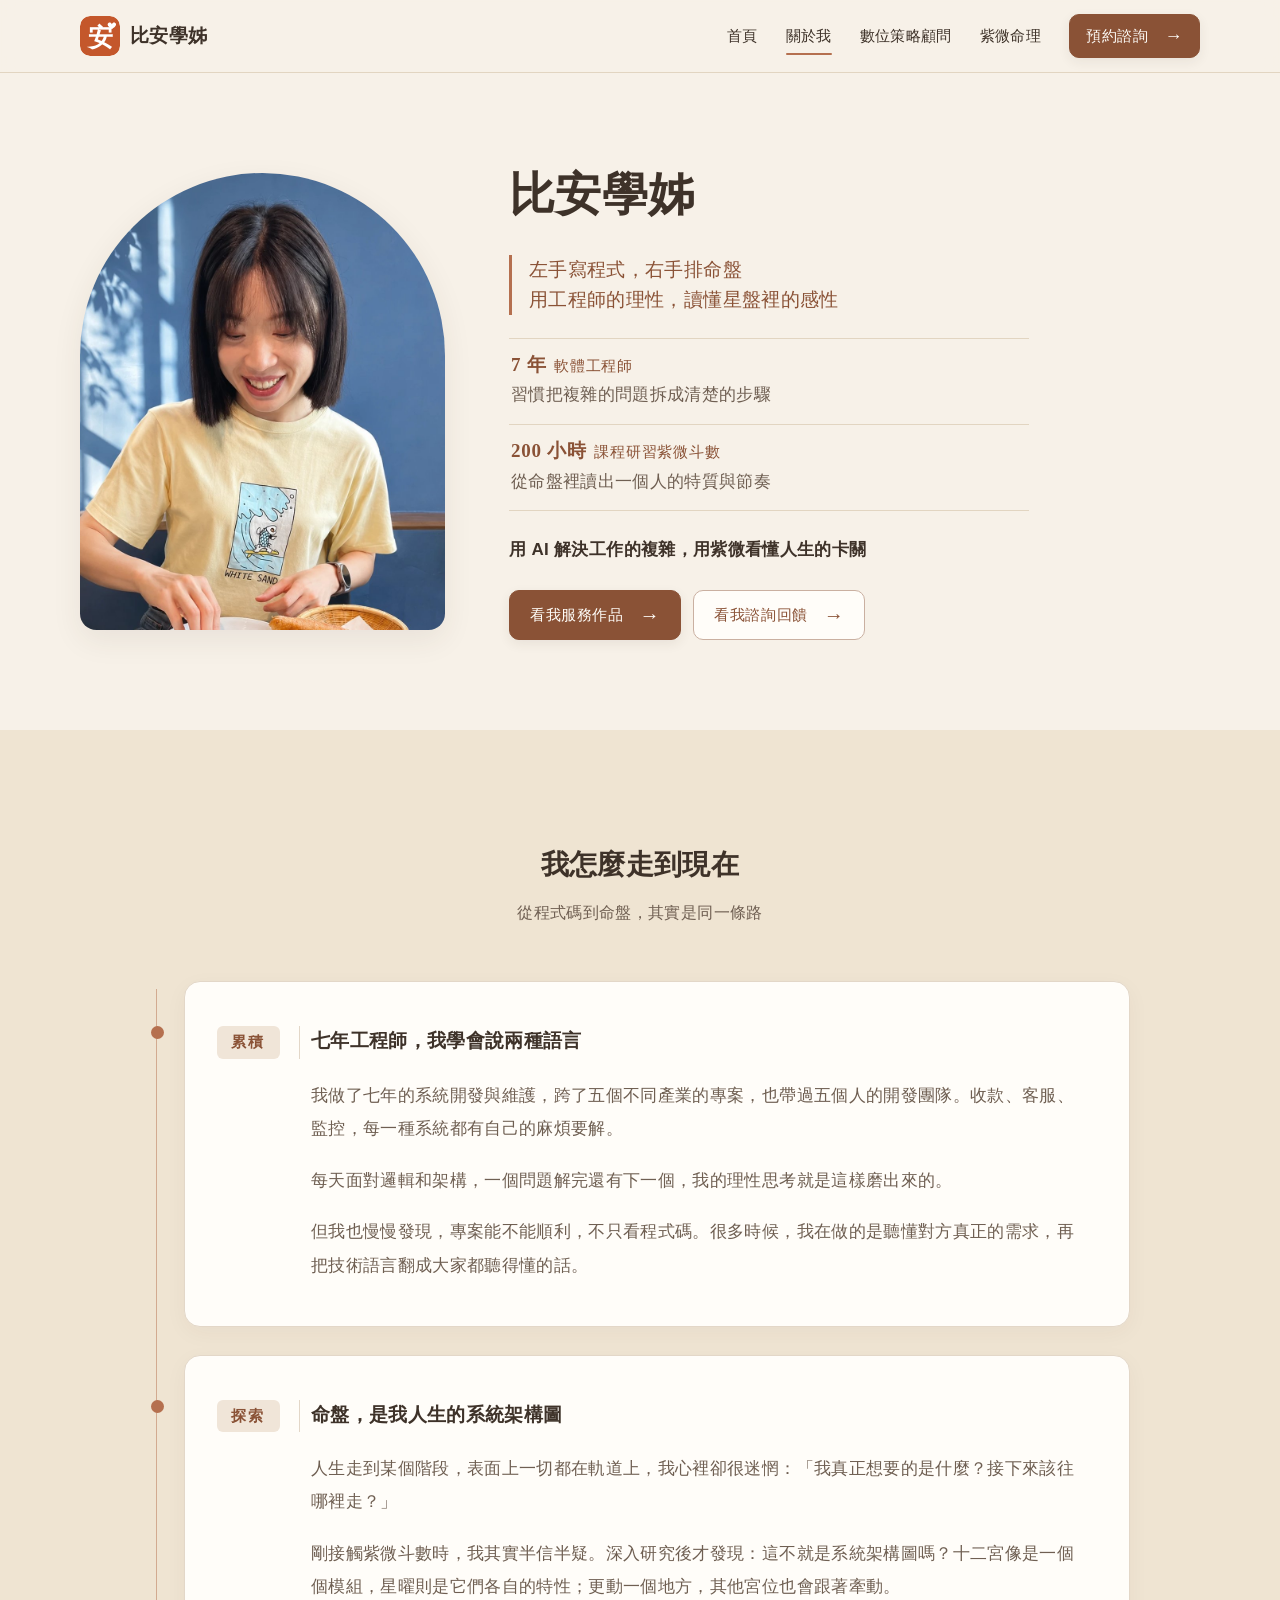
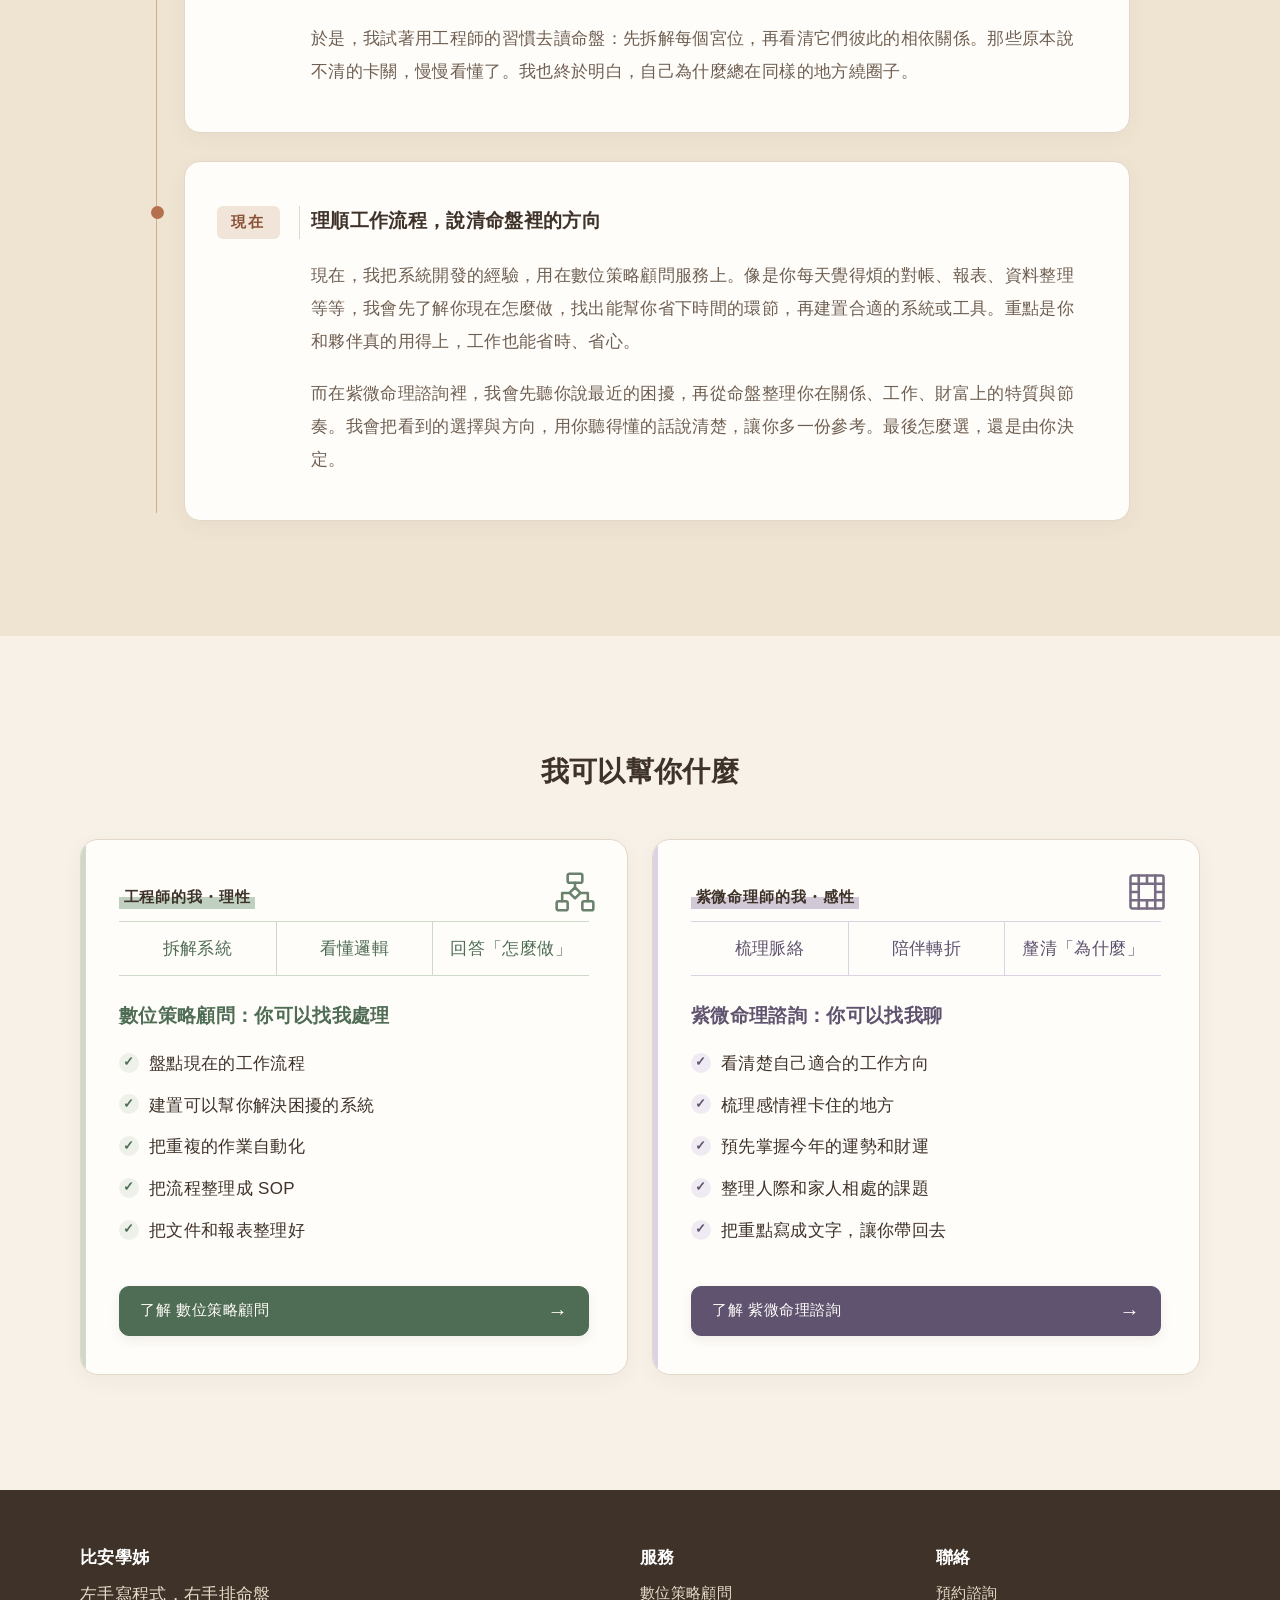
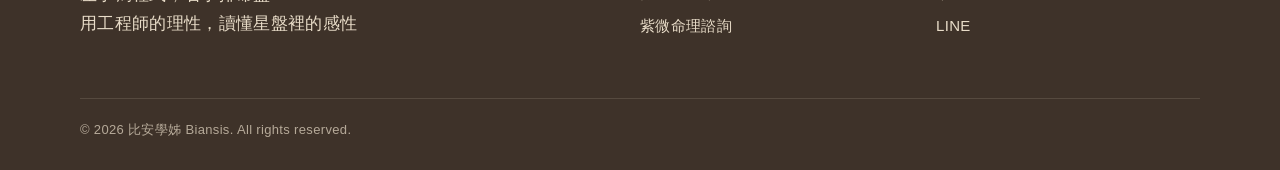
==== commit 94017bce: "Rework consultant, about, home and booking pages - New 3-step free-diagnosis booking page; nav, foot" ====
--- a/about.html
+++ b/about.html
@@ -17,9 +17,9 @@
       href="https://fonts.googleapis.com/css2?family=Noto+Sans+TC:wght@400;500;700&family=Noto+Serif+TC:wght@500;700&display=swap"
       rel="stylesheet"
     />
-    <link rel="stylesheet" href="assets/css/style.css?v=105" />
+    <link rel="stylesheet" href="assets/css/style.css?v=169" />
   </head>
-  <body class="theme-earth">
+  <body class="theme-earth page-about card-refresh">
     <header class="site-header"></header>
 
     <main>
@@ -47,112 +47,12 @@
               <strong>用 AI 解決工作的複雜，用紫微看懂人生的卡關</strong>
             </p>
             <div class="btn-row">
-              <a class="btn" href="digitalconsultant">改善工作效率</a>
-              <a class="btn btn--ghost" href="lifemap">梳理人生方向</a>
+              <a class="btn" href="digitalconsultant#works">看我服務作品</a>
+              <a class="btn btn--ghost" href="lifemap#reviews">看我諮詢回饋</a>
             </div>
           </div>
           <div class="hero-img reveal">
-            <img src="assets/img/bian-selfi-2.jpg" alt="比安學姊個人照" />
-          </div>
-        </div>
-      </section>
-
-      <!-- 區塊 2：我可以幫你什麼 -->
-      <section class="section section--alt">
-        <div class="container">
-          <div class="center reveal">
-            <h2>我可以幫你什麼</h2>
-            <p class="lead">
-              工作卡住了，還是人生卡住了？<br />從你現在最需要的那一個開始
-            </p>
-          </div>
-          <div class="grid-2" style="margin-top: 48px">
-            <article class="card service-card ai reveal">
-              <div class="body">
-                <span class="tag">工作效率</span>
-                <h3>數位策略顧問：你可以找我處理</h3>
-                <ul class="checklist">
-                  <li>盤點工作流程設計</li>
-                  <li>AI 工具的選型與導入</li>
-                  <li>重複作業自動化</li>
-                  <li>SOP 與流程整理</li>
-                  <li>整體工作效率優化</li>
-                </ul>
-                <a class="btn" href="digitalconsultant">了解 數位策略顧問</a>
-              </div>
-            </article>
-            <article class="card service-card ziwei reveal">
-              <div class="body">
-                <span class="tag">人生方向</span>
-                <h3>紫微命理諮詢：如果你正在</h3>
-                <ul class="checklist">
-                  <li>不知道該不該換工作</li>
-                  <li>明明很努力，卻不知道自己要什麼</li>
-                  <li>感情或關係一直重複相似的模式</li>
-                  <li>人際關係讓自己很累</li>
-                  <li>想做改變，卻不知道從哪裡開始</li>
-                </ul>
-                <a class="btn" href="lifemap">了解 紫微命理諮詢</a>
-              </div>
-            </article>
-          </div>
-        </div>
-      </section>
-
-      <!-- 區塊 3：為什麼是我 -->
-      <section class="section">
-        <div class="container">
-          <div class="center reveal" style="margin-bottom: 48px">
-            <h2>為什麼是我</h2>
-            <p class="lead">
-              一邊是程式碼的邏輯，一邊是命盤裡的故事<br />我是兩邊的翻譯，讓複雜的事情變得好懂
-            </p>
-          </div>
-          <div class="stats stats--2 stats--compact">
-            <div class="stat reveal">
-              <strong>7年</strong
-              ><span>軟體工程師<br />把需求拆成可執行的系統</span>
-            </div>
-            <div class="stat reveal">
-              <strong>200小時</strong
-              ><span>課程研習紫微斗數<br />在真實命盤中驗證</span>
-            </div>
-          </div>
-          <div class="duo reveal">
-            <div class="duo-col">
-              <small>工程師的我・理性</small>
-              <ul>
-                <li>拆解系統</li>
-                <li>看懂邏輯</li>
-                <li>回答「怎麼做」</li>
-              </ul>
-            </div>
-            <div class="duo-col">
-              <small>紫微命理師的我・感性</small>
-              <ul>
-                <li>梳理脈絡</li>
-                <li>陪伴轉折</li>
-                <li>釐清「為什麼」</li>
-              </ul>
-            </div>
-          </div>
-          <p class="duo-sum reveal">
-            不只給你答案，也陪你找到<strong>做得到的下一步</strong>
-          </p>
-          <div class="stuck reveal">
-            <h3>你現在卡在哪裡？</h3>
-            <div class="stuck-choices">
-              <div class="stuck-choice">
-                <p>我想改善工作效率</p>
-                <a class="btn btn--ghost" href="digitalconsultant"
-                  >數位策略顧問</a
-                >
-              </div>
-              <div class="stuck-choice">
-                <p>我想梳理人生方向</p>
-                <a class="btn btn--ghost" href="lifemap">紫微命理諮詢</a>
-              </div>
-            </div>
+            <img src="assets/img/bian-selfi-4.jpg" alt="比安學姊穿著淡黃色 T 恤坐在餐桌前，笑著撕麵包" />
           </div>
         </div>
       </section>
@@ -168,15 +68,16 @@
           <div class="story-timeline">
             <article class="story reveal">
               <div class="story-body">
+                <span class="story-tag">累積</span>
                 <h3>七年工程師，我學會說兩種語言</h3>
                 <p>
-                  我做了七年的系統開發與維護，跨了五個不同產業的專案，也帶過五個人的開發團隊。收款、客服、監控……每一種系統，都有它自己的麻煩要解
+                  我做了七年的系統開發與維護，跨了五個不同產業的專案，也帶過五個人的開發團隊。收款、客服、監控，每一種系統都有自己的麻煩要解。
                 </p>
                 <p>
-                  每天面對的是邏輯、架構，還有一個接一個要解的問題，這段日子，把我的理性思考磨得很紮實
+                  每天面對邏輯和架構，一個問題解完還有下一個，我的理性思考就是這樣磨出來的。
                 </p>
                 <p>
-                  但我也慢慢發現，讓專案順利的不只是程式碼。很多時候，我在做的是聽懂對方真正的需求，再把技術語言翻成大家都聽得懂的話，讓理性和感性在同一張桌上合作
+                  但我也慢慢發現，專案能不能順利，不只看程式碼。很多時候，我在做的是聽懂對方真正的需求，再把技術語言翻成大家都聽得懂的話。
                 </p>
               </div>
             </article>
@@ -185,29 +86,25 @@
                 <span class="story-tag">探索</span>
                 <h3>命盤，是我人生的系統架構圖</h3>
                 <p>
-                  人生走到某個階段，表面上一切彷彿都在軌道上，心裡卻浮現了很深的迷惘：「我真正想要的是什麼？接下來該往哪裡走？」
+                  人生走到某個階段，表面上一切都在軌道上，我心裡卻很迷惘：「我真正想要的是什麼？接下來該往哪裡走？」
                 </p>
                 <p>
-                  剛接觸紫微斗數時，我其實半信半疑，直到深入研究才驚訝地發現——這不就跟系統架構圖一模一樣嗎？十二宮像是一個個模組，星曜則是它們各自的特性；更動一個地方，其他宮位也會跟著牽動。
+                  剛接觸紫微斗數時，我其實半信半疑。深入研究後才發現：這不就是系統架構圖嗎？十二宮像是一個個模組，星曜則是它們各自的特性；更動一個地方，其他宮位也會跟著牽動。
                 </p>
                 <p>
-                  於是，我試著用工程師的習慣去讀命盤：先拆解每個宮位，再看清它們彼此的相依關係。那些原本說不清的卡關，漸漸有了清晰的輪廓。我也終於明白，自己為什麼總在某些地方反覆繞著圈子。
+                  於是，我試著用工程師的習慣去讀命盤：先拆解每個宮位，再看清它們彼此的相依關係。那些原本說不清的卡關，慢慢看懂了。我也終於明白，自己為什麼總在同樣的地方繞圈子。
                 </p>
               </div>
             </article>
             <article class="story reveal">
               <div class="story-body">
                 <span class="story-tag">現在</span>
-                <h3>用 AI 提升效率，用紫微陪人走過轉折</h3>
+                <h3>理順工作流程，說清命盤裡的方向</h3>
                 <p>
-                  現在的我，把這兩種能力放在一起用。工作上，我用 AI
-                  把重複又瑣碎的事交出去，讓事情做得更快、更好，也把時間留給真正重要的地方
+                  現在，我把系統開發的經驗，用在數位策略顧問服務上。像是你每天覺得煩的對帳、報表、資料整理等等，我會先了解你現在怎麼做，找出能幫你省下時間的環節，再建置合適的系統或工具。重點是你和夥伴真的用得上，工作也能省時、省心。
                 </p>
                 <p>
-                  我們人生總是會遇到轉折，會感到迷惘和不確定。我希望能透過紫微命盤，幫助人翻越那個轉折點，越來越好
-                </p>
-                <p>
-                  我能幫助你理解自己在關係、工作、財富上的模式，也看懂人生此刻走到了哪個節奏。我會先聽你說，再對照命盤，一起整理出清楚的脈絡。當你更了解自己的優勢與課題，就能更有底氣地做出每一個選擇
+                  而在紫微命理諮詢裡，我會先聽你說最近的困擾，再從命盤整理你在關係、工作、財富上的特質與節奏。我會把看到的選擇與方向，用你聽得懂的話說清楚，讓你多一份參考。最後怎麼選，還是由你決定。
                 </p>
               </div>
             </article>
@@ -215,59 +112,63 @@
         </div>
       </section>
 
-      <!-- 區塊：我的工作方式 -->
+      <!-- 區塊 2：我可以幫你什麼 -->
       <section class="section">
         <div class="container">
-          <div class="center reveal" style="margin-bottom: 56px">
-            <h2>我的工作方式</h2>
+          <div class="center reveal">
+            <h2>我可以幫你什麼</h2>
           </div>
-          <div class="steps steps--vertical">
-            <div class="step reveal">
-              <h3>聽懂問題</h3>
-              <p>先聽你說，釐清你真正卡住的是什麼，而不是急著下判斷</p>
-            </div>
-            <div class="step reveal">
-              <h3>拆解結構</h3>
-              <p>
-                把混在一起的事情拆開：可能是工作流程，也可能是命盤裡的宮位與星曜
-              </p>
-            </div>
-            <div class="step reveal">
-              <h3>找出脈絡</h3>
-              <p>找出事情之間的關聯與模式，看見為什麼會卡在這裡</p>
-            </div>
-            <div class="step reveal">
-              <h3>提出下一步</h3>
-              <p>整理成你看得懂、做得到的下一步，讓你帶著行動離開</p>
-            </div>
-          </div>
-        </div>
-      </section>
-
-      <!-- CTA -->
-
-      <section class="section section--slim">
-        <div class="container">
-          <div class="stuck stuck--bottom reveal">
-            <h3>你現在卡在哪裡？</h3>
-            <div class="stuck-choices">
-              <div class="stuck-choice">
-                <p>我想改善工作效率</p>
-                <a class="btn btn--ghost" href="digitalconsultant"
-                  >數位策略顧問</a
-                >
+          <div class="grid-2" style="margin-top: 48px">
+            <article class="card service-card ai reveal">
+              <div class="body">
+                <span class="service-symbol" aria-hidden="true"><svg viewBox="0 0 24 24" fill="none" stroke="currentColor" stroke-width="1.4" stroke-linecap="round" stroke-linejoin="round"><rect x="8" y="2" width="8" height="5" rx="1"/><path d="M12 7v2.5M12 9.5l3 3-3 3-3-3z M9 12.5H5V17M15 12.5h4V17"/><rect x="2" y="17" width="6" height="5" rx="1"/><rect x="16" y="17" width="6" height="5" rx="1"/></svg></span>
+                <div class="service-traits">
+                  <p class="service-traits-label">工程師的我・理性</p>
+                  <ul class="service-traits-grid">
+                    <li>拆解系統</li>
+                    <li>看懂邏輯</li>
+                    <li><span class="nb">回答</span><span class="nb">「怎麼做」</span></li>
+                  </ul>
+                </div>
+                <h3>數位策略顧問：你可以找我處理</h3>
+                <ul class="checklist">
+                  <li>盤點現在的工作流程</li>
+                  <li>建置可以幫你解決困擾的系統</li>
+                  <li>把重複的作業自動化</li>
+                  <li>把流程整理成 SOP</li>
+                  <li>把文件和報表整理好</li>
+                </ul>
+                <a class="btn" href="digitalconsultant">了解 數位策略顧問</a>
               </div>
-              <div class="stuck-choice">
-                <p>我想梳理人生方向</p>
-                <a class="btn btn--ghost" href="lifemap">紫微命理諮詢</a>
+            </article>
+            <article class="card service-card ziwei reveal">
+              <div class="body">
+                <span class="service-symbol" aria-hidden="true"><svg viewBox="0 0 24 24" fill="none" stroke="currentColor" stroke-width="1.4" stroke-linecap="round" stroke-linejoin="round"><rect x="3" y="3" width="18" height="18" rx="1"/><path d="M7.5 3v18M16.5 3v18M3 7.5h18M3 16.5h18M12 3v4.5M12 16.5V21M3 12h4.5M16.5 12H21"/></svg></span>
+                <div class="service-traits">
+                  <p class="service-traits-label">紫微命理師的我・感性</p>
+                  <ul class="service-traits-grid">
+                    <li>梳理脈絡</li>
+                    <li>陪伴轉折</li>
+                    <li><span class="nb">釐清</span><span class="nb">「為什麼」</span></li>
+                  </ul>
+                </div>
+                <h3>紫微命理諮詢：你可以找我聊</h3>
+                <ul class="checklist">
+                  <li>看清楚自己適合的工作方向</li>
+                  <li>梳理感情裡卡住的地方</li>
+                  <li>預先掌握今年的運勢和財運</li>
+                  <li>整理人際和家人相處的課題</li>
+                  <li><span class="nb">把重點寫成文字，</span><span class="nb">讓你帶回去</span></li>
+                </ul>
+                <a class="btn" href="lifemap">了解 紫微命理諮詢</a>
               </div>
-            </div>
+            </article>
           </div>
         </div>
       </section>
     </main>
 
     <footer class="site-footer"></footer>
-    <script src="assets/js/main.js?v=20"></script>
+    <script src="assets/js/main.js?v=25"></script>
   </body>
 </html>
--- a/assets/css/style.css
+++ b/assets/css/style.css
@@ -1,3 +1,4 @@
+@layer site-existing {
 /* =========================================================
    比安學姊 — 共用樣式
    主題：body.theme-earth（大地色）/ theme-ziwei（灰調紫）/ theme-ai（灰綠）
@@ -12,7 +13,7 @@
   --primary-deep: #8A5236;
   --accent: #8A8F6A;      /* 橄欖 */
   --text: #3E3229;        /* 深咖啡 */
-  --muted: #7A6A5C;
+  --muted: #6F5F52;
   --line: #E2D5C1;
   --on-primary: #FFFDF9;
 
@@ -21,6 +22,14 @@
   --radius: 18px;
   --shadow: 0 10px 30px rgba(62, 50, 41, .08);
   --container: 1120px;
+
+  /* 全站字級：只用這 6 級（手機版在檔案最後調整） */
+  --fs-h1: 46px;
+  --fs-h2: 28px;
+  --fs-h3: 19px;
+  --fs-body: 17px;
+  --fs-note: 15px;
+  --fs-small: 13px;
 }
 
 /* 服務頁：底色沿用主站大地色，只換「標題色＋識別色塊」
@@ -29,7 +38,7 @@
    --title      h1 / h2 標題色 */
 body.theme-ziwei {
   --primary: #A99CB5;     /* 灰調紫 */
-  --primary-deep: #6A5E77;
+  --primary-deep: #5F5370;
   --title: #7D6F8C;
   --block: #BDB2C7;
   --block-soft: #E9E4EE;
@@ -38,8 +47,8 @@
 
 body.theme-ai {
   --primary: #A4BDA8;     /* 灰綠（參考 zoeyk 30free） */
-  --primary-deep: #5E7D64;
-  --title: #6E8D73;
+  --primary-deep: #4F6C55;
+  --title: #5E7D64;
   --block: #A4BDA8;
   --block-soft: #E3ECE3;
   --btn: var(--primary-deep);
@@ -60,8 +69,8 @@
   background: var(--bg);
   color: var(--text);
   font-family: var(--font-sans);
-  font-size: 17px;
-  line-height: 1.85;
+  font-size: var(--fs-body);
+  line-height: 1.75;
   letter-spacing: .02em;
   -webkit-font-smoothing: antialiased;
 }
@@ -69,9 +78,9 @@
 a { color: var(--primary-deep); text-decoration: none; }
 a:hover { text-decoration: underline; }
 h1, h2, h3, h4 { font-family: var(--font-serif); line-height: 1.4; margin: 0 0 .6em; color: var(--text); }
-h1 { font-size: clamp(2rem, 4.5vw, 3.2rem); }
-h2 { font-size: clamp(1.6rem, 3vw, 2.3rem); }
-h3 { font-size: 1.3rem; }
+h1 { font-size: var(--fs-h1); }
+h2 { font-size: var(--fs-h2); }
+h3 { font-size: var(--fs-h3); }
 p { margin: 0 0 1.1em; }
 
 .container { width: min(var(--container), 100% - 32px); margin-inline: auto; }
@@ -80,7 +89,7 @@
 .center { text-align: center; }
 .eyebrow {
   display: inline-block;
-  font-size: .8rem;
+  font-size: var(--fs-small);
   letter-spacing: .25em;
   text-transform: uppercase;
   color: var(--primary-deep);
@@ -118,7 +127,7 @@
 .logo small { display: block; font-family: var(--font-sans); font-size: .65rem; letter-spacing: .3em; color: var(--muted); font-weight: 400; line-height: 1; }
 .logo:hover { text-decoration: none; }
 .nav { display: flex; gap: 28px; align-items: center; }
-.nav a { color: var(--text); font-size: .95rem; position: relative; }
+.nav a { color: var(--text); font-size: var(--fs-note); position: relative; }
 .nav a:hover { text-decoration: none; color: var(--primary-deep); }
 .nav a.active::after { content: ""; position: absolute; left: 0; right: 0; bottom: -6px; height: 2px; background: var(--primary); border-radius: 2px; }
 .nav .btn { padding: .45em 1.3em; color: var(--on-primary); }
@@ -173,8 +182,8 @@
 /* ---------- stats ---------- */
 .stats { display: grid; grid-template-columns: repeat(3, 1fr); gap: 20px; }
 .stat { background: var(--surface); border: 1px solid var(--line); border-radius: var(--radius); padding: 28px; text-align: center; }
-.stat strong { display: block; font-family: var(--font-serif); font-size: 2.4rem; color: var(--primary-deep); line-height: 1.2; }
-.stat span { color: var(--muted); font-size: .95rem; }
+.stat strong { display: block; font-family: var(--font-serif); font-size: var(--fs-h2); color: var(--primary-deep); line-height: 1.2; }
+.stat span { color: var(--muted); font-size: var(--fs-note); }
 @media (max-width: 700px) { .stats { grid-template-columns: 1fr; } }
 
 /* ---------- story blocks（關於我） ---------- */
@@ -184,15 +193,15 @@
 .story { position: relative; background: var(--surface); border: 1px solid var(--line); border-radius: var(--radius); padding: clamp(24px, 4vw, 40px); box-shadow: var(--shadow); }
 .story + .story { margin-top: 32px; }
 .story::before { content: ""; position: absolute; left: -36px; top: clamp(30px, 4.5vw, 46px); width: 14px; height: 14px; border-radius: 50%; background: var(--surface); border: 3px solid var(--primary); }
-.story-tag { display: inline-block; font-size: .8rem; letter-spacing: .15em; color: var(--primary-deep); background: var(--bg-alt); padding: 2px 12px; border-radius: 999px; margin-bottom: .8em; }
-.story h3 { font-size: clamp(1.25rem, 2.4vw, 1.5rem); }
+.story-tag { display: inline-block; font-size: var(--fs-small); letter-spacing: .15em; color: var(--primary-deep); background: var(--bg-alt); padding: 2px 12px; border-radius: 999px; margin-bottom: .8em; }
+.story h3 { font-size: var(--fs-h3); }
 .story p { color: var(--muted); }
 .story p:last-child, .story ul:last-child { margin-bottom: 0; }
 @media (max-width: 600px) { .story-timeline { padding-left: 28px; } .story-timeline::before { left: 5px; } .story::before { left: -29px; width: 12px; height: 12px; } }
 
 /* 關於我首屏 slogan：理性 × 感性 */
-.slogan { font-family: var(--font-serif); font-size: clamp(1.25rem, 2.6vw, 1.6rem); line-height: 1.6; color: var(--primary-deep); border-left: 3px solid var(--primary); padding-left: .9em; margin: 0 0 1.2em; text-wrap: balance; }
-@media (max-width: 480px) { .slogan { font-size: 1.15rem; } }
+.slogan { font-family: var(--font-serif); font-size: var(--fs-h3); line-height: 1.6; color: var(--primary-deep); border-left: 3px solid var(--primary); padding-left: .9em; margin: 0 0 1.2em; text-wrap: balance; }
+@media (max-width: 480px) { .slogan { font-size: var(--fs-h3); } }
 
 /* ---------- cards ---------- */
 .grid-2 { display: grid; grid-template-columns: repeat(2, 1fr); gap: 24px; }
@@ -208,24 +217,24 @@
 .service-card { padding: 0; overflow: hidden; }
 .service-card img { aspect-ratio: 16/10; object-fit: cover; width: 100%; }
 .service-card .body { padding: 28px 32px 32px; display: flex; flex-direction: column; flex: 1; }
-.service-card.ziwei { --primary: #A99CB5; --primary-deep: #6A5E77; --bg-alt: #E9E4EE; --btn: #6A5E77; border-top: 4px solid #BDB2C7; }
-.service-card.ai { --primary: #A4BDA8; --primary-deep: #5E7D64; --bg-alt: #E3ECE3; --btn: #5E7D64; border-top: 4px solid #A4BDA8; }
+.service-card.ziwei { --primary: #A99CB5; --primary-deep: #5F5370; --bg-alt: #E9E4EE; --btn: #5F5370; border-top: 4px solid #BDB2C7; }
+.service-card.ai { --primary: #A4BDA8; --primary-deep: #4F6C55; --bg-alt: #E3ECE3; --btn: #4F6C55; border-top: 4px solid #A4BDA8; }
 .service-card.ziwei h3 { color: #7D6F8C; }
-.service-card.ai h3 { color: #6E8D73; }
-.tag { display: inline-block; font-size: .78rem; padding: 2px 12px; border-radius: 999px; background: var(--bg-alt); color: var(--primary-deep); margin-bottom: 12px; }
+.service-card.ai h3 { color: #5E7D64; }
+.tag { display: inline-block; font-size: var(--fs-small); padding: 2px 12px; border-radius: 999px; background: var(--bg-alt); color: var(--primary-deep); margin-bottom: 12px; }
 
 /* pricing */
-.plan .price { font-family: var(--font-serif); font-size: 1.9rem; color: var(--primary-deep); margin: .2em 0 .6em; }
-.plan .price small { font-size: .9rem; color: var(--muted); font-family: var(--font-sans); }
+.plan .price { font-family: var(--font-serif); font-size: var(--fs-h2); color: var(--primary-deep); margin: .2em 0 .6em; }
+.plan .price small { font-size: var(--fs-note); color: var(--muted); font-family: var(--font-sans); }
 .plan ul { padding-left: 1.2em; margin: 0 0 1.5em; color: var(--muted); }
 .plan.featured { border: 2px solid var(--primary); position: relative; }
-.plan.featured::before { content: "最受歡迎"; position: absolute; top: -14px; left: 32px; background: var(--primary); color: #fff; font-size: .8rem; padding: 2px 14px; border-radius: 999px; }
+.plan.featured::before { content: "最受歡迎"; position: absolute; top: -14px; left: 32px; background: var(--primary-deep); color: #fff; font-size: .8rem; padding: 2px 14px; border-radius: 999px; }
 
 /* steps */
 .steps { display: grid; grid-template-columns: repeat(4, 1fr); gap: 20px; counter-reset: step; }
 .step { position: relative; padding-top: 56px; }
 .step::before { counter-increment: step; content: "0" counter(step); position: absolute; top: 0; font-family: var(--font-serif); font-size: 2.2rem; color: var(--primary); }
-.step p { color: var(--muted); font-size: .95rem; }
+.step p { color: var(--muted); font-size: var(--fs-note); }
 @media (max-width: 860px) { .steps { grid-template-columns: 1fr 1fr; } }
 @media (max-width: 520px) { .steps { grid-template-columns: 1fr; } }
 
@@ -244,7 +253,7 @@
 /* cta band */
 .cta-band { background: var(--primary-deep); color: #fff; border-radius: 28px; padding: clamp(40px, 6vw, 72px); text-align: center; }
 .cta-band h2 { color: #fff; }
-.cta-band p { opacity: .85; }
+.cta-band p { opacity: .95; }
 .cta-band .btn { background: #fff; color: var(--primary-deep); border-color: #fff; }
 .cta-band .btn:hover { background: transparent; color: #fff; }
 /* 經歷：情境圖 ＋ 故事，左右交錯 */
@@ -253,11 +262,11 @@
 .case:nth-child(even) .case-img { order: 2; }
 .case-img { margin: 0; }
 .case-img img { display: block; width: 100%; aspect-ratio: 4/3; object-fit: cover; border-radius: var(--radius); box-shadow: var(--shadow); background: var(--block-soft, var(--bg-alt)); }
-.case-img figcaption { margin-top: 10px; font-size: .78rem; color: var(--muted); text-align: center; }
+.case-img figcaption { margin-top: 10px; font-size: var(--fs-small); color: var(--muted); text-align: center; }
 /* 3:2 的真實截圖，完整顯示不裁切 */
 .case-img--wide img { aspect-ratio: 3/2; }
-.case-num { display: block; font-family: var(--font-serif); font-size: 1rem; letter-spacing: .2em; color: var(--primary); margin-bottom: .4em; }
-.case h3 { font-size: clamp(1.3rem, 2.6vw, 1.6rem); margin-bottom: .6em; }
+.case-num { display: block; font-family: var(--font-serif); font-size: var(--fs-body); letter-spacing: .2em; color: var(--primary-deep); margin-bottom: .4em; }
+.case h3 { font-size: var(--fs-h3); margin-bottom: .6em; }
 .case-body > p { color: var(--muted); }
 @media (max-width: 860px) {
   .case { grid-template-columns: 1fr; }
@@ -269,14 +278,14 @@
 .start-plan .checklist li:last-child { margin-bottom: 0; }
 .start-plan .note { margin-top: 20px; }
 .exp-help { margin-top: 20px; padding: 18px 22px; border-radius: 14px; background: var(--surface); border: 1px dashed var(--primary); }
-.exp-help strong { color: var(--title, var(--primary-deep)); font-size: .95rem; }
+.exp-help strong { color: var(--primary-deep); font-size: var(--fs-note); }
 .exp-help p { color: var(--text); margin: 4px 0 0; }
-.note { font-size: .85rem; color: var(--muted); }
+.note { font-size: var(--fs-small); color: var(--muted); }
 
 /* 翻譯者：A → B */
 .translate { display: grid; grid-template-columns: repeat(4, 1fr); gap: 16px; margin-top: 24px; }
 .translate div { background: var(--surface); border: 1px solid var(--line); border-radius: var(--radius); padding: 20px; text-align: center; }
-.translate small { display: block; color: var(--muted); font-size: .85rem; }
+.translate small { display: block; color: var(--muted); font-size: var(--fs-small); }
 .translate small::after { content: " →"; }
 .translate strong { font-family: var(--font-serif); color: var(--primary-deep); font-weight: 500; line-height: 1.5; }
 @media (max-width: 860px) { .translate { grid-template-columns: 1fr 1fr; } }
@@ -296,7 +305,7 @@
 
 /* ---------- contact form ---------- */
 .form { display: grid; gap: 16px; }
-.form label { display: grid; gap: 6px; font-size: .95rem; }
+.form label { display: grid; gap: 6px; font-size: var(--fs-note); }
 .form input, .form select, .form textarea {
   font: inherit; padding: 12px 16px; border-radius: 12px;
   border: 1px solid var(--line); background: var(--surface); color: var(--text);
@@ -312,10 +321,10 @@
 .site-footer { background: #3E3229; color: #E8DCC8; padding: 56px 0 28px; margin-top: 0; }
 .site-footer a { color: #E8DCC8; }
 .site-footer .cols { display: grid; grid-template-columns: 2fr 1fr 1fr; gap: 32px; }
-.site-footer h4 { color: #fff; font-size: 1rem; }
-.site-footer ul { list-style: none; padding: 0; margin: 0; font-size: .95rem; }
+body .site-footer h2 { color: #fff; font-size: var(--fs-body); }
+.site-footer ul { list-style: none; padding: 0; margin: 0; font-size: var(--fs-note); }
 .site-footer li { margin-bottom: .5em; }
-.site-footer .copy { border-top: 1px solid rgba(232, 220, 200, .2); margin-top: 40px; padding-top: 20px; font-size: .85rem; opacity: .7; }
+.site-footer .copy { border-top: 1px solid rgba(232, 220, 200, .2); margin-top: 40px; padding-top: 20px; font-size: var(--fs-small); opacity: .7; }
 @media (max-width: 760px) { .site-footer .cols { grid-template-columns: 1fr; } }
 
 /* ---------- reveal animation ---------- */
@@ -326,12 +335,12 @@
 /* ---------- why me：理性 × 感性 對照 ---------- */
 .duo { display: grid; grid-template-columns: 1fr auto 1fr; align-items: center; gap: 24px; max-width: 820px; margin: 56px auto 0; }
 .duo-col { background: var(--surface); border: 1px solid var(--line); border-radius: var(--radius); padding: 28px 32px; box-shadow: var(--shadow); text-align: center; }
-.duo-col small { display: block; font-size: .8rem; letter-spacing: .15em; color: var(--muted); margin-bottom: 12px; }
+.duo-col small { display: block; font-size: var(--fs-small); letter-spacing: .15em; color: var(--muted); margin-bottom: 12px; }
 .duo-col ul { list-style: none; margin: 0; padding: 0; }
-.duo-col li { font-family: var(--font-serif); font-size: 1.2rem; color: var(--primary-deep); padding: 6px 0; }
+.duo-col li { font-family: var(--font-serif); font-size: var(--fs-h3); color: var(--primary-deep); padding: 6px 0; }
 .duo-col li + li { border-top: 1px dashed var(--line); }
 .duo-mid { font-family: var(--font-serif); font-size: 2.4rem; color: var(--primary); opacity: .6; }
-.duo-sum { text-align: center; font-size: 1.1rem; margin-top: 36px; color: var(--muted); }
+.duo-sum { text-align: center; font-size: var(--fs-body); margin-top: 36px; color: var(--muted); }
 .duo-sum strong { color: var(--primary-deep); }
 @media (max-width: 700px) { .duo { grid-template-columns: 1fr; gap: 12px; } .duo-mid { text-align: center; line-height: 1; } }
 /* slogan 以逗號為單位斷行，避免最後只剩一個字 */
@@ -347,13 +356,13 @@
 .review { margin: 0; background: var(--surface); border: 1px solid var(--line); border-radius: var(--radius); padding: 32px; box-shadow: var(--shadow); display: flex; flex-direction: column; position: relative; }
 .review::before { content: "“"; position: absolute; top: 4px; right: 22px; font-family: var(--font-serif); font-size: 4.5rem; line-height: 1; color: var(--primary); opacity: .25; }
 .review blockquote { margin: 0 0 20px; flex: 1; }
-.review blockquote, .review blockquote strong { font-family: var(--font-serif); font-size: 1.15rem; line-height: 1.7; color: var(--primary-deep); font-weight: 500; }
+.review blockquote, .review blockquote strong { font-family: var(--font-serif); font-size: var(--fs-h3); line-height: 1.7; color: var(--primary-deep); font-weight: 500; }
 .review blockquote strong { display: block; margin-bottom: .6em; }
-.review blockquote p { font-family: var(--font-sans); font-size: .98rem; color: var(--muted); margin: 0; }
-.review figcaption { font-size: .9rem; color: var(--text); padding-top: 14px; border-top: 1px solid var(--line); }
-.review figcaption span { display: block; font-size: .8rem; color: var(--muted); margin-top: 2px; }
-.review-topic { align-self: flex-start; font-size: .78rem; letter-spacing: .1em; color: var(--primary-deep); background: var(--bg-alt); padding: 2px 12px; border-radius: 999px; margin-bottom: 16px; }
-.review-shot { margin-top: 14px; font-size: .85rem; color: var(--muted); }
+.review blockquote p { font-family: var(--font-sans); font-size: var(--fs-note); color: var(--muted); margin: 0; }
+.review figcaption { font-size: var(--fs-note); color: var(--text); padding-top: 14px; border-top: 1px solid var(--line); }
+.review figcaption span { display: block; font-size: var(--fs-small); color: var(--muted); margin-top: 2px; }
+.review-topic { align-self: flex-start; font-size: var(--fs-small); letter-spacing: .1em; color: var(--primary-deep); background: var(--bg-alt); padding: 2px 12px; border-radius: 999px; margin-bottom: 16px; }
+.review-shot { margin-top: 14px; font-size: var(--fs-small); color: var(--muted); }
 .review-shot summary { cursor: pointer; }
 .review-shot img { margin-top: 12px; border-radius: 12px; max-width: 320px; width: 100%; }
 @media (max-width: 900px) { .reviews--short { grid-template-columns: 1fr; } }
@@ -373,29 +382,29 @@
     radial-gradient(ellipse at 50% 0%, var(--block, #BDB2C7) 0%, transparent 70%),
     var(--bg); }
 .hero--center .container { display: block; max-width: 760px; }
-.hero--center h1 { font-size: clamp(2.4rem, 6vw, 3.8rem); margin-bottom: .4em; }
+.hero--center h1 { font-size: var(--fs-h1); margin-bottom: .4em; }
 .hero--center h1::after { content: ""; display: block; width: 56px; height: 2px; margin: .45em auto 0; background: var(--primary); opacity: .6; }
 .hero--center .lead { margin-inline: auto; margin-bottom: .8em; text-wrap: balance; }
 .hero--center .btn-row { justify-content: center; }
 .topic-pills { list-style: none; padding: 0; margin: 28px auto 32px; display: flex; flex-wrap: wrap; justify-content: center; gap: 10px; }
-.topic-pills li { font-size: .9rem; color: var(--primary-deep); background: rgba(255, 253, 249, .75); border: 1px solid var(--line); padding: 6px 16px; border-radius: 999px; }
+.topic-pills li { font-size: var(--fs-note); color: var(--primary-deep); background: rgba(255, 253, 249, .75); border: 1px solid var(--line); padding: 6px 16px; border-radius: 999px; }
 #plans .lead { text-wrap: balance; }
-.plans-note { font-size: 1rem; margin-top: 1em; }
+.plans-note { font-size: var(--fs-body); margin-top: 1em; }
 /* 主題頁的 h2 顏色權重較高，CTA 色塊內的標題要強制白色 */
 body .cta-band h2 { color: #fff; }
-.plan-group { text-align: center; font-size: 1.15rem; color: var(--primary-deep); }
-.hero-note { margin-top: 14px; font-size: .85rem; color: var(--muted); }
-.sub-h { font-size: clamp(1.25rem, 2.4vw, 1.6rem); }
+.plan-group { text-align: center; font-size: var(--fs-h3); color: var(--primary-deep); }
+.hero-note { margin-top: 14px; font-size: var(--fs-small); color: var(--muted); }
+.sub-h { font-size: var(--fs-h3); }
 .story-me { max-width: 820px; margin-inline: auto; background: var(--surface); border: 1px solid var(--line); border-radius: var(--radius); box-shadow: var(--shadow); padding: clamp(24px, 4vw, 44px); }
 .story-beats { display: grid; grid-template-columns: repeat(3, 1fr); gap: 20px; margin: 20px 0; }
 .story-beats b { color: var(--primary-deep); font-family: var(--font-serif); }
-.story-beats p { color: var(--muted); font-size: .95rem; margin-top: .3em; }
+.story-beats p { color: var(--muted); font-size: var(--fs-note); margin-top: .3em; }
 .story-end { border-top: 1px solid var(--line); padding-top: 16px; margin: 0; }
 @media (max-width: 760px) { .story-beats { grid-template-columns: 1fr; } }
 .plan-img { width: 100%; display: block; aspect-ratio: 8/5; object-fit: cover; border-radius: 12px; margin-bottom: 16px; }
 .hero--wide .lead { letter-spacing: 0; }
 .hero--wide .hero-note { letter-spacing: 0; }
-.center .note { font-size: .8rem; }
+.center .note { font-size: var(--fs-small); }
 .plan-lead { margin: 0 0 .6em; color: var(--muted); }
 .plans--5 { grid-template-columns: repeat(6, 1fr); }
 .plans--5 .plan { grid-column: span 2; }
@@ -414,32 +423,32 @@
 .steps--vertical .step::after { content: ""; position: absolute; left: 25px; top: 52px; bottom: 0; width: 2px; background: var(--primary); opacity: .45; }
 .steps--vertical .step:last-child::after { display: none; }
 .steps--vertical .step h3 { margin: 0 0 .3em; }
-#help .split .note { font-size: .75rem; }
-.plan .price--ref { font-size: 1.15rem; line-height: 1.5; }
+#help .split .note { font-size: var(--fs-small); }
+.plan .price--ref { font-size: var(--fs-h3); line-height: 1.5; }
 .hero--wide .hero-img { aspect-ratio: auto; border-radius: 12px; }
 .hero--wide .hero-img img { height: auto; display: block; }
 .hero--wide .topic-pills { justify-content: flex-start; margin: 20px 0 8px; }
 .case-img--full img { aspect-ratio: auto; object-fit: contain; }
 .stats--compact { display: flex; flex-wrap: wrap; justify-content: center; gap: 14px; }
 .stats--compact .stat { padding: 14px 26px; border-radius: 16px; min-width: 150px; }
-.stats--compact .stat strong { font-size: 1.6rem; }
-.stats--compact .stat span { font-size: .85rem; }
+.stats--compact .stat strong { font-size: var(--fs-h2); }
+.stats--compact .stat span { font-size: var(--fs-small); }
 @media (max-width: 700px) { .stats--compact { display: flex; } .stats--compact .stat { flex: 1 1 140px; } }
 .cta-band h2 { text-wrap: balance; }
 .plans-intro { display: grid; grid-template-columns: 1fr 1fr; gap: 0; margin-top: 40px; border-top: 1px solid var(--line); border-bottom: 1px solid var(--line); }
 .plans-point { padding: clamp(24px, 3.5vw, 36px) clamp(8px, 3vw, 40px); }
 .plans-point + .plans-point { border-left: 1px solid var(--line); }
-.plans-point h3 { font-size: clamp(1.1rem, 2vw, 1.3rem); line-height: 1.55; margin: 0 0 .7em; text-wrap: balance; }
-.plans-point p { color: var(--muted); font-size: .95rem; line-height: 1.9; margin: 0; }
+.plans-point h3 { font-size: var(--fs-h3); line-height: 1.55; margin: 0 0 .7em; text-wrap: balance; }
+.plans-point p { color: var(--muted); font-size: var(--fs-note); line-height: 1.9; margin: 0; }
 @media (max-width: 760px) { .plans-intro { grid-template-columns: 1fr; } .plans-point + .plans-point { border-left: 0; border-top: 1px solid var(--line); } }
 /* 回饋：左右兩欄、字體小一點；原始截圖預設收合，標題強調提示可點擊 */
 .reviews--compact .review { padding: clamp(22px, 3vw, 28px); }
-.reviews--compact .review blockquote strong { font-size: 1rem; line-height: 1.6; }
-.reviews--compact .review blockquote p { font-size: .88rem; line-height: 1.85; }
-.reviews--compact .review figcaption { font-size: .85rem; }
+.reviews--compact .review blockquote strong { font-size: var(--fs-body); line-height: 1.6; }
+.reviews--compact .review blockquote p { font-size: var(--fs-note); line-height: 1.85; }
+.reviews--compact .review figcaption { font-size: var(--fs-small); }
 .reviews--compact .review::before { font-size: 3.2rem; }
 .reviews--compact .review-shot { margin-top: 14px; }
-.reviews--compact .review-shot summary { display: inline-flex; align-items: center; gap: .5em; cursor: pointer; list-style: none; font-size: .8rem; font-weight: 700; color: var(--primary-deep); background: var(--bg-alt); border: 1px solid var(--primary); padding: 4px 13px; border-radius: 999px; transition: background .2s, color .2s; }
+.reviews--compact .review-shot summary { display: inline-flex; align-items: center; gap: .5em; cursor: pointer; list-style: none; font-size: var(--fs-small); font-weight: 700; color: var(--primary-deep); background: var(--bg-alt); border: 1px solid var(--primary); padding: 4px 13px; border-radius: 999px; transition: background .2s, color .2s; }
 .reviews--compact .review-shot summary::-webkit-details-marker { display: none; }
 .reviews--compact .review-shot summary::before { content: "▶"; font-size: .7em; transition: transform .2s; }
 .reviews--compact .review-shot[open] summary::before { transform: rotate(90deg); }
@@ -451,71 +460,71 @@
 @media (max-width: 480px) { .logo-mark { width: 34px; height: 34px; } }
 .bio-facts { list-style: none; padding: 0; margin: 0 0 1.4em; border-top: 1px solid var(--line); max-width: 520px; }
 .bio-facts li { display: block; padding: 14px 2px; border-bottom: 1px solid var(--line); }
-.bio-badge { display: flex; align-items: baseline; gap: .5em; margin-bottom: 2px; font-size: .9rem; letter-spacing: .05em; color: var(--primary-deep); font-weight: 500; }
-.bio-badge b { font-family: var(--font-serif); font-size: 1.35rem; line-height: 1.2; font-weight: 700; }
-.bio-facts p { margin: 0; font-size: 1rem; line-height: 1.7; color: var(--muted); }
+.bio-badge { display: flex; align-items: baseline; gap: .5em; margin-bottom: 2px; font-size: var(--fs-note); letter-spacing: .05em; color: var(--primary-deep); font-weight: 500; }
+.bio-badge b { font-family: var(--font-serif); font-size: var(--fs-h3); line-height: 1.2; font-weight: 700; }
+.bio-facts p { margin: 0; font-size: var(--fs-body); line-height: 1.7; color: var(--muted); }
 .section-cta { margin-top: clamp(40px, 6vw, 64px); }
 .section-cta p { margin: 0 0 14px; color: var(--muted); }
-#why .checklist li { font-size: 1rem; line-height: 1.5; color: var(--muted); font-weight: 400; }
+#why .checklist li { font-size: var(--fs-body); line-height: 1.5; color: var(--muted); font-weight: 400; }
 /* 低調版邀請：只有細線與文字，不搶走閱讀注意力 */
 .section--slim { padding: 8px 0; }
 .cta-soft { display: flex; align-items: center; justify-content: space-between; gap: 24px; padding: 26px 4px; border-top: 1px solid var(--line); border-bottom: 1px solid var(--line); }
-.cta-soft h3 { font-size: clamp(1.05rem, 2vw, 1.25rem); line-height: 1.6; margin: 0 0 .3em; color: var(--primary-deep); text-wrap: balance; }
-.cta-soft p { margin: 0; font-size: .88rem; color: var(--muted); }
+.cta-soft h3 { font-size: var(--fs-h3); line-height: 1.6; margin: 0 0 .3em; color: var(--primary-deep); text-wrap: balance; }
+.cta-soft p { margin: 0; font-size: var(--fs-note); color: var(--muted); }
 .cta-soft .btn { flex: none; }
 @media (max-width: 700px) { .cta-soft { flex-direction: column; align-items: flex-start; } }
 /* 情境式的選擇：只有細線與文字，不用大色塊 */
 .stuck { margin-top: 48px; padding: 28px 4px 30px; text-align: center; border-top: 1px solid var(--line); border-bottom: 1px solid var(--line); }
-.stuck h3 { font-size: clamp(1.15rem, 2.2vw, 1.4rem); color: var(--primary-deep); margin: 0 0 18px; }
+.stuck h3 { font-size: var(--fs-h3); color: var(--primary-deep); margin: 0 0 18px; }
 .stuck-choices { display: grid; grid-template-columns: 1fr 1fr; }
 .stuck-choice { display: flex; flex-direction: column; align-items: center; gap: 12px; padding: 0 16px; }
 .stuck-choice + .stuck-choice { border-left: 1px solid var(--line); }
-.stuck-choice p { margin: 0; color: var(--muted); font-size: .95rem; }
+.stuck-choice p { margin: 0; color: var(--muted); font-size: var(--fs-note); }
 @media (max-width: 560px) { .stuck-choices { grid-template-columns: 1fr; gap: 22px; } .stuck-choice + .stuck-choice { border-left: 0; border-top: 1px solid var(--line); padding-top: 22px; } }
 .stuck--bottom { margin-top: 0; }
 .stats--2.stats--compact .stat { min-width: 220px; }
 .center .lead { text-wrap: balance; }
 /* 大標下方說明文字：統一 16px、行高 1.5 */
-.cta-band p, #help .split .reveal > p:not(.note) { font-size: 1rem; line-height: 1.5; }
+.cta-band p, #help .split .reveal > p:not(.note) { font-size: var(--fs-body); line-height: 1.5; }
 /* 服務項目：情境區塊 */
 .plan-scene { background: var(--block-soft, var(--bg-alt)); border-left: 3px solid var(--primary); border-radius: 0 10px 10px 0; padding: 12px 14px; margin: 0 0 16px; }
-.plan-scene small { display: block; margin-bottom: 4px; font-size: .78rem; letter-spacing: .08em; font-weight: 700; color: var(--primary-deep); }
-.plan-scene p { margin: 0; font-size: .92rem; line-height: 1.6; color: var(--muted); }
-.plan-incl { margin: 0 0 .4em; font-size: .78rem; letter-spacing: .08em; font-weight: 700; color: var(--primary-deep); }
+.plan-scene small { display: block; margin-bottom: 4px; font-size: var(--fs-small); letter-spacing: .08em; font-weight: 700; color: var(--primary-deep); }
+.plan-scene p { margin: 0; font-size: var(--fs-note); line-height: 1.6; color: var(--muted); }
+.plan-incl { margin: 0 0 .4em; font-size: var(--fs-small); letter-spacing: .08em; font-weight: 700; color: var(--primary-deep); }
 /* 首頁：第一屏往下提示 + 心裡的聲音 */
-.hero-down { display: inline-flex; align-items: center; min-height: 44px; font-size: .9rem; color: var(--primary-deep); }
+.hero-down { display: inline-flex; align-items: center; min-height: 44px; font-size: var(--fs-note); color: var(--primary-deep); }
 .voice { border-radius: var(--radius); padding: clamp(24px, 4vw, 32px); display: flex; flex-direction: column; gap: 20px; }
-.voice--ai { --vc: #5E7D64; --vl: #CFDDD0; background: #EEF3EC; }
-.voice--ziwei { --vc: #6A5E77; --vl: #DCD4E4; background: #F2EFF6; }
-.voice-label { font-size: .9rem; font-weight: 700; color: var(--vc); }
+.voice--ai { --vc: #4F6C55; --vl: #CFDDD0; background: #EEF3EC; }
+.voice--ziwei { --vc: #5F5370; --vl: #DCD4E4; background: #F2EFF6; }
+.voice-label { font-size: var(--fs-note); font-weight: 700; color: var(--vc); }
 .voice ul { list-style: none; margin: 0; padding: 0; display: flex; flex-direction: column; gap: 14px; }
-.voice li { font-family: var(--font-serif); font-size: 1.1rem; line-height: 1.7; color: var(--text); padding-bottom: 14px; border-bottom: 1px solid var(--vl); }
+.voice li { font-family: var(--font-serif); font-size: var(--fs-body); line-height: 1.7; color: var(--text); padding-bottom: 14px; border-bottom: 1px solid var(--vl); }
 .voice li:last-child { padding-bottom: 0; border-bottom: 0; }
-.voice-help { padding: 16px 18px; border-radius: 14px; background: var(--surface); font-size: .95rem; line-height: 1.6; color: var(--vc); }
+.voice-help { padding: 16px 18px; border-radius: 14px; background: var(--surface); font-size: var(--fs-note); line-height: 1.6; color: var(--vc); }
 /* 合作方式：專案／包月 */
 .modes { display: grid; grid-template-columns: 1fr 1fr; gap: 18px; margin: 32px auto 0; max-width: 860px; align-items: stretch; }
 .mode { display: flex; flex-direction: column; padding: clamp(18px, 2.6vw, 26px); }
-.mode h3 { font-size: 1.2rem; margin: 0; }
-.mode-sub { margin: .1em 0 .7em; font-size: .85rem; color: var(--muted); }
-.mode-price { font-family: var(--font-serif); font-size: 1.45rem; font-weight: 700; color: var(--primary-deep); line-height: 1.25; margin-bottom: 10px; }
-.mode-price small { font-size: .8rem; font-weight: 400; color: var(--muted); font-family: var(--font-sans); }
+.mode h3 { font-size: var(--fs-h3); margin: 0; }
+.mode-sub { margin: .1em 0 .7em; font-size: var(--fs-small); color: var(--muted); }
+.mode-price { font-family: var(--font-serif); font-size: var(--fs-h2); font-weight: 700; color: var(--primary-deep); line-height: 1.25; margin-bottom: 10px; }
+.mode-price small { font-size: var(--fs-small); font-weight: 400; color: var(--muted); font-family: var(--font-sans); }
 .mode-tags { display: flex; flex-wrap: wrap; gap: 6px; margin-bottom: 14px; }
-.mode-tags span { background: var(--block-soft, var(--bg-alt)); color: var(--primary-deep); font-size: .76rem; font-weight: 500; padding: 3px 11px; border-radius: 999px; }
-.mode-label { margin: 0 0 6px; font-size: .78rem; letter-spacing: .06em; font-weight: 500; color: var(--muted); }
+.mode-tags span { background: var(--block-soft, var(--bg-alt)); color: var(--primary-deep); font-size: var(--fs-small); font-weight: 500; padding: 3px 11px; border-radius: 999px; }
+.mode-label { margin: 0 0 6px; font-size: var(--fs-small); letter-spacing: .06em; font-weight: 500; color: var(--muted); }
 .mode-list { list-style: none; padding: 0; margin: 0 0 14px; flex: 1; }
-.mode-list li { position: relative; padding-left: 1.7em; margin-bottom: .45em; font-size: .88rem; line-height: 1.55; color: var(--muted); }
+.mode-list li { position: relative; padding-left: 1.7em; margin-bottom: .45em; font-size: var(--fs-note); line-height: 1.55; color: var(--muted); }
 .mode-list li::before { content: "✓"; position: absolute; left: 0; color: var(--primary-deep); font-weight: 700; }
 .mode-list strong { color: var(--text); font-weight: 500; }
-.mode-warn { margin: 0 0 10px; padding: 7px 12px; border-radius: 10px; background: #fbf3d9; font-size: .82rem; line-height: 1.6; color: var(--text); }
-.mode-fit { margin: 0; padding: 10px 14px; border-radius: 10px; background: var(--bg-alt); font-size: .84rem; line-height: 1.6; color: var(--muted); }
+.mode-warn { margin: 0 0 10px; padding: 7px 12px; border-radius: 10px; background: #fbf3d9; font-size: var(--fs-small); line-height: 1.6; color: var(--text); }
+.mode-fit { margin: 0; padding: 10px 14px; border-radius: 10px; background: var(--bg-alt); font-size: var(--fs-small); line-height: 1.6; color: var(--muted); }
 .mode-fit strong { color: var(--text); }
 .mode--featured { border: 1px solid var(--primary); }
 .compare-wrap { max-width: 860px; margin: 40px auto 8px; overflow-x: auto; background: rgba(255, 253, 249, .8); border-radius: 16px; padding: 8px 12px 4px; }
-.compare { width: 100%; min-width: 560px; border-collapse: separate; border-spacing: 0; font-size: .95rem; line-height: 1.6; }
+.compare { width: 100%; min-width: 560px; border-collapse: separate; border-spacing: 0; font-size: var(--fs-note); line-height: 1.6; }
 .compare th, .compare td { text-align: left; padding: 14px 16px; border-bottom: 1px solid var(--line); vertical-align: top; }
-.compare thead th { border-bottom: 2px solid var(--primary); padding-top: 16px; color: var(--primary-deep); font-family: var(--font-serif); font-size: 1.1rem; }
-.compare thead th:first-child { font-family: var(--font-sans); font-size: .85rem; letter-spacing: .08em; color: var(--muted); font-weight: 500; }
-.compare tbody th { width: 8em; font-size: .88rem; letter-spacing: .04em; color: var(--muted); font-weight: 500; white-space: nowrap; }
+.compare thead th { border-bottom: 2px solid var(--primary); padding-top: 16px; color: var(--primary-deep); font-family: var(--font-serif); font-size: var(--fs-body); }
+.compare thead th:first-child { font-family: var(--font-sans); font-size: var(--fs-small); letter-spacing: .08em; color: var(--muted); font-weight: 500; }
+.compare tbody th { width: 8em; font-size: var(--fs-note); letter-spacing: .04em; color: var(--muted); font-weight: 500; white-space: nowrap; }
 .compare td { color: var(--text); }
 .compare tbody tr:last-child th, .compare tbody tr:last-child td { border-bottom: 0; }
 @media (max-width: 860px) { .modes { grid-template-columns: 1fr; } }
@@ -525,29 +534,29 @@
 /* 諮詢方案：卡片縮短 */
 .plans--5 .plan { padding: 22px 24px 24px; }
 .plans--5 .plan .plan-img { aspect-ratio: 2/1; margin-bottom: 12px; }
-.plans--5 .plan h3 { font-size: 1.12rem; line-height: 1.45; margin-bottom: .35em; }
-.plans--5 .plan .price { font-size: 1.6rem; margin: .1em 0 .4em; }
-.plans--5 .plan .price--ref { font-size: 1.05rem; }
-.plans--5 .plan .plan-lead { font-size: .92rem; margin-bottom: .4em; }
-.plans--5 .plan ul { font-size: .92rem; line-height: 1.6; margin-bottom: 1em; }
+.plans--5 .plan h3 { font-size: var(--fs-body); line-height: 1.45; margin-bottom: .35em; }
+.plans--5 .plan .price { font-size: var(--fs-h2); margin: .1em 0 .4em; }
+.plans--5 .plan .price--ref { font-size: var(--fs-body); }
+.plans--5 .plan .plan-lead { font-size: var(--fs-note); margin-bottom: .4em; }
+.plans--5 .plan ul { font-size: var(--fs-note); line-height: 1.6; margin-bottom: 1em; }
 .plans--5 .plan li { margin-bottom: .15em; }
 /* 為什麼找我：字卡縮小 */
 #who .grid-3 { gap: 18px; }
 #who .card { padding: 20px 22px 22px; }
 #who .card-icon { width: 40px; height: 40px; font-size: 1.2rem; margin-bottom: 10px; border-radius: 11px; }
-#who .card h3 { font-size: 1.05rem; margin-bottom: .3em; }
-#who .card p { font-size: .9rem; line-height: 1.7; margin-bottom: 0; }
+#who .card h3 { font-size: var(--fs-body); margin-bottom: .3em; }
+#who .card p { font-size: var(--fs-note); line-height: 1.7; margin-bottom: 0; }
 /* 我的故事：三段對照＋收尾強調 */
-.story-me h3 { font-size: clamp(1.3rem, 2.6vw, 1.7rem); margin-bottom: .2em; }
+.story-me h3 { font-size: var(--fs-h3); margin-bottom: .2em; }
 .story-beats { display: block; margin: 24px 0 28px; }
 .story-beats { max-width: 680px; padding-bottom: 8px; }
 .story-beats > div + div { margin-top: 1.6em; }
-.story-beats b { display: block; font-size: 1.05rem; letter-spacing: .08em; }
-.story-beats p { font-size: 1rem; line-height: 1.9; margin: 0; }
+.story-beats b { display: block; font-size: var(--fs-body); letter-spacing: .08em; }
+.story-beats p { font-size: var(--fs-body); line-height: 1.9; margin: 0; }
 .story-beats p strong { color: var(--text); font-weight: 700; }
 .story-end { text-align: center; border-top: 1px solid var(--line); padding-top: 28px; }
 .story-end p { margin: 0; color: var(--muted); line-height: 1.9; }
-.story-end .story-key { font-family: var(--font-serif); font-size: clamp(1.15rem, 2.2vw, 1.4rem); line-height: 1.7; color: var(--text); margin-bottom: .7em; }
+.story-end .story-key { font-family: var(--font-serif); font-size: var(--fs-h3); line-height: 1.7; color: var(--text); margin-bottom: .7em; }
 .story-end .story-key strong { color: var(--primary-deep); font-weight: 700; }
 /* 圖片防護：不能拖曳、選取，右鍵不會出現「另存圖片／在新分頁開啟圖片」 */
 .photo--locked img { pointer-events: none; -webkit-user-drag: none; user-select: none; -webkit-touch-callout: none; }
@@ -555,55 +564,55 @@
 .photo:has(img[src*="ziwei-result"]) { max-width: 360px; }
 
 /* 諮詢方案：關於我簡介 */
-.plans-about { margin: 28px 0 0; text-align: center; font-size: .95rem; line-height: 1.7; color: var(--muted); text-wrap: balance; }
+.plans-about { margin: 28px 0 0; text-align: center; font-size: var(--fs-note); line-height: 1.7; color: var(--muted); text-wrap: balance; }
 .plans-about a { display: inline-block; margin-left: .8em; color: var(--primary-deep); text-decoration: underline; text-underline-offset: 4px; white-space: nowrap; }
 
 /* 邀請區塊：困擾連結與預約按鈕並排 */
 .cta-soft-actions { display: flex; align-items: center; justify-content: flex-end; flex-wrap: wrap; gap: 14px 24px; flex: none; }
-.cta-soft-link { color: var(--primary-deep); font-size: .95rem; text-decoration: underline; text-underline-offset: 4px; white-space: nowrap; }
+.cta-soft-link { color: var(--primary-deep); font-size: var(--fs-note); text-decoration: underline; text-underline-offset: 4px; white-space: nowrap; }
 @media (max-width: 700px) { .cta-soft-actions { justify-content: flex-start; } }
 
 /* 浮動預約按鈕（服務頁，右下角留邊距、不蓋滿版） */
-.fab-book { position: fixed; right: 16px; bottom: calc(20px + env(safe-area-inset-bottom, 0px)); z-index: 40; display: inline-flex; align-items: center; justify-content: center; gap: 2px; min-width: 64px; height: 64px; padding: 0 14px; border-radius: 999px; background: var(--btn, var(--primary-deep)); color: var(--on-primary, #fff); font-size: .95rem; font-weight: 600; letter-spacing: .04em; box-shadow: 0 8px 22px rgba(62, 50, 41, .22); opacity: 0; transform: translateY(12px); pointer-events: none; transition: opacity .25s, transform .25s; }
+.fab-book { position: fixed; right: 16px; bottom: calc(20px + env(safe-area-inset-bottom, 0px)); z-index: 40; display: inline-flex; align-items: center; justify-content: center; gap: 2px; min-width: 64px; height: 64px; padding: 0 14px; border-radius: 999px; background: var(--btn, var(--primary-deep)); color: var(--on-primary, #fff); font-size: var(--fs-note); font-weight: 600; letter-spacing: .04em; box-shadow: 0 8px 22px rgba(62, 50, 41, .22); opacity: 0; transform: translateY(12px); pointer-events: none; transition: opacity .25s, transform .25s; }
 .fab-book.show { opacity: 1; transform: none; pointer-events: auto; }
 .fab-book:hover { color: var(--on-primary, #fff); text-decoration: none; background: var(--primary-deep); }
 .fab-book span { font-size: .8em; }
 @media (min-width: 861px) { .fab-book { right: 28px; bottom: 28px; } }
 
 /* 故事區塊內文：字級與「為什麼找我」卡片內文一致 */
-.story-beats p, .story-end p { font-size: .9rem; line-height: 1.7; }
+.story-beats p, .story-end p { font-size: var(--fs-note); line-height: 1.7; }
 
 /* 浮動預約改成對話框造型（無箭頭） */
-.fab-book { position: fixed; min-width: 0; height: auto; padding: 14px 22px; border-radius: 18px; font-size: 1rem; line-height: 1; }
+.fab-book { position: fixed; min-width: 0; height: auto; padding: 14px 22px; border-radius: 18px; font-size: var(--fs-body); line-height: 1; }
 .fab-book::after { content: ""; position: absolute; right: 22px; bottom: -8px; width: 16px; height: 16px; background: inherit; border-radius: 0 0 4px 0; transform: rotate(45deg) skew(12deg, 12deg); }
 .fab-book:hover::after { background: var(--primary-deep); }
 @media (max-width: 860px) { .fab-book { bottom: calc(28px + env(safe-area-inset-bottom, 0px)); } }
 
 /* 方案卡片：優惠提示 */
-.plan-promo { display: inline-block; margin: 0 0 .9em; padding: 4px 14px; border-radius: 999px; background: var(--block-soft, var(--bg-alt)); color: var(--primary-deep); font-size: .88rem; font-weight: 700; letter-spacing: .04em; }
+.plan-promo { display: inline-block; margin: 0 0 .9em; padding: 4px 14px; border-radius: 999px; background: var(--block-soft, var(--bg-alt)); color: var(--primary-deep); font-size: var(--fs-note); font-weight: 700; letter-spacing: .04em; }
 .plan .plan-promo { display: block; width: fit-content; max-width: 100%; }
 
 /* 常見問題：主題清單（標籤＋縮排） */
 .faq-topics { list-style: none; margin: 12px 0 0; padding: 0 0 0 1.4em; display: flex; flex-direction: column; align-items: flex-start; gap: 8px; }
-.faq-topics li { padding: 3px 14px; border-radius: 999px; background: var(--block-soft, var(--bg-alt)); color: var(--primary-deep); font-size: .9rem; line-height: 1.6; }
+.faq-topics li { padding: 3px 14px; border-radius: 999px; background: var(--block-soft, var(--bg-alt)); color: var(--primary-deep); font-size: var(--fs-note); line-height: 1.6; }
 .faq-topics { list-style: disc; display: block; padding-left: 2.2em; margin: 10px 0 0; color: var(--muted); }
 .faq-topics li { display: list-item; padding: 0; margin-bottom: .2em; border-radius: 0; background: none; color: var(--muted); font-size: inherit; line-height: inherit; }
 .faq-topics li::marker { color: var(--primary-deep); }
 .faq details .faq-topics + p { margin-top: 10px; }
 
 /* 方案價格弱化：縮小、改無襯線、顏色降一階 */
-.plans--5 .plan .price { font-family: var(--font-sans); font-size: 1.1rem; font-weight: 500; color: var(--primary-deep); margin: 0 0 .7em; }
-.plans--5 .plan .price small { font-size: .85rem; }
-.plans--5 .plan .price--ref { font-size: .95rem; font-weight: 400; color: var(--muted); }
+.plans--5 .plan .price { font-family: var(--font-sans); font-size: var(--fs-body); font-weight: 500; color: var(--primary-deep); margin: 0 0 .7em; }
+.plans--5 .plan .price small { font-size: var(--fs-small); }
+.plans--5 .plan .price--ref { font-size: var(--fs-note); font-weight: 400; color: var(--muted); }
 .plans--5 .plan .plan-incl + ul { margin-bottom: .4em; }
 .plans--5 .plan .plan-note { margin-top: 1em; padding-top: 14px; border-top: 1px solid var(--line); }
-.plans--5 .plan .plan-note ul { font-size: .88rem; }
+.plans--5 .plan .plan-note ul { font-size: var(--fs-note); }
 .plans--5 .plan .price { font-family: var(--font-serif); font-weight: 400; }
 .plans--5 .plan .price small { font-family: var(--font-sans); }
 
 /* 方案標題：服務形式（線上／實體／文字版）做成小標籤，與名稱同一行 */
 .plans--5 .plan h3 { display: flex; flex-wrap: wrap; align-items: center; gap: 6px 10px; }
-.plan-mode { flex: none; padding: 2px 10px; border-radius: 999px; background: var(--block-soft, var(--bg-alt)); color: var(--primary-deep); font-family: var(--font-sans); font-size: .78rem; font-weight: 700; letter-spacing: .08em; line-height: 1.6; }
+.plan-mode { flex: none; padding: 2px 10px; border-radius: 999px; background: var(--block-soft, var(--bg-alt)); color: var(--primary-deep); font-family: var(--font-sans); font-size: var(--fs-small); font-weight: 700; letter-spacing: .08em; line-height: 1.6; }
 
 /* =========================================================
    免費排盤頁（paipan）
@@ -647,8 +656,8 @@
 .pp-adj span { font-size: .72rem; color: var(--muted); }
 .pp-stars sub { font-size: .62em; color: var(--muted); font-weight: 400; vertical-align: baseline; margin-left: 1px; }
 .pp-stars i { display: inline-block; margin-left: 2px; padding: 0 3px; border-radius: 4px; font-style: normal; font-family: var(--font-sans); font-size: .68rem; font-weight: 700; line-height: 1.5; color: #fff; vertical-align: .1em; }
-.pp-stars i.is-scope { opacity: .8; }
-.m-lu { background: #6E8D73; } .m-quan { background: #B08A4A; } .m-ke { background: #6D86A6; } .m-ji { background: #A24E4E; }
+.pp-stars i.is-scope { opacity: 1; }
+.m-lu { background: #557359; } .m-quan { background: #8F6B2E; } .m-ke { background: #56708F; } .m-ji { background: #A24E4E; }
 .pp-foot { display: flex; justify-content: space-between; margin-top: 8px; font-size: .72rem; color: var(--muted); }
 .pp-head { display: grid; grid-template-columns: auto 1fr; align-items: baseline; gap: 2px 6px; margin-top: 4px; padding-top: 4px; border-top: 1px dashed var(--line); }
 .pp-gz { font-size: .8rem; color: var(--muted); }
@@ -661,7 +670,7 @@
 .pp-cell.is-soul .pp-pname { color: var(--primary-deep); font-weight: 700; }
 
 .pp-center { display: flex; flex-direction: column; justify-content: center; padding: clamp(10px, 2vw, 22px); border: 1px solid var(--line); background: var(--bg); }
-.pp-center h3 { margin: 0 0 8px; font-size: 1.2rem; text-align: center; color: var(--title); }
+.pp-center h2 { margin: 0 0 8px; font-size: 1.2rem; text-align: center; color: var(--title); }
 .pp-center dl { margin: 0; display: grid; gap: 4px; }
 .pp-center dl > div { display: grid; grid-template-columns: 5.2em 1fr; gap: 8px; font-size: .88rem; line-height: 1.5; }
 .pp-center dt { color: var(--muted); }
@@ -672,7 +681,7 @@
 .pp-legend-tip { margin-left: auto; }
 .pp-sihua { max-width: 980px; margin: 20px auto 0; display: grid; gap: 0; }
 .pp-sihua-row { display: flex; flex-wrap: wrap; align-items: center; gap: 8px 18px; padding: 12px 0; border-top: 1px solid var(--line); }
-.pp-sihua-row h4 { margin: 0; min-width: 5.5em; font-size: .95rem; color: var(--primary-deep); }
+.pp-sihua-row h3 { margin: 0; min-width: 5.5em; font-size: .95rem; color: var(--primary-deep); }
 .pp-sihua-row ul { list-style: none; margin: 0; padding: 0; display: flex; flex-wrap: wrap; gap: 8px 20px; }
 .pp-sihua-row li { display: inline-flex; align-items: center; gap: 6px; font-size: .92rem; }
 .pp-sihua-row li i { padding: 0 6px; border-radius: 4px; font-style: normal; font-size: .75rem; font-weight: 700; line-height: 1.6; color: #fff; }
@@ -688,7 +697,7 @@
   .pp-pname { font-size: .82rem; }
   .pp-gz, .pp-foot { font-size: .64rem; }
   .pp-center { padding: 8px 6px; }
-  .pp-center h3 { font-size: 1rem; margin-bottom: 4px; }
+  .pp-center h2 { font-size: 1rem; margin-bottom: 4px; }
   .pp-center dl > div { grid-template-columns: 1fr; gap: 0; font-size: .72rem; line-height: 1.35; }
   .pp-center dt { font-size: .64rem; }
   .pp-tool-btns { margin-left: 0; }
@@ -703,7 +712,7 @@
 }
 
 /* 流年方案「價格與時間」說明：字體與顏色同其他方案價格 */
-.plans--5 .plan .price--ref { font-size: 1.1rem; font-weight: 400; line-height: inherit; color: var(--primary-deep); }
+.plans--5 .plan .price--ref { font-size: var(--fs-body); font-weight: 400; line-height: inherit; color: var(--primary-deep); }
 
 /* 紫微頁首屏按鈕：上下兩排、每排兩個 */
 .btn-row--2x2 { display: grid; grid-template-columns: repeat(2, max-content); gap: 12px; }
@@ -718,7 +727,7 @@
 
 /* 排盤頁：十輔星、紅鸞天喜換色，與主星併排 */
 .pp-major .s-major.s-fu { color: #4F6D8F; font-weight: 500; }
-.pp-major .s-major.s-love { color: #B5646E; font-weight: 500; }
+.pp-major .s-major.s-love { color: #964752; font-weight: 500; }
 
 /* 紫微頁首屏 2x2 按鈕：文字置中 */
 .btn-row--2x2 .btn { justify-content: center; text-align: center; }
@@ -737,8 +746,8 @@
 
 /* 排盤頁：宮位干支分色（天干赤陶、地支灰綠） */
 .pp-gz b { font-weight: 700; }
-.pp-gz .gz-stem { color: #B5704F; }
-.pp-gz .gz-branch { color: #5E7D64; }
+.pp-gz .gz-stem { color: #8A5236; }
+.pp-gz .gz-branch { color: #4F6C55; }
 
 /* 全站圖片防護：不能拖曳、選取，手機長按不出現儲存選單（右鍵由 main.js 擋） */
 img { -webkit-user-drag: none; user-select: none; -webkit-touch-callout: none; }
@@ -817,7 +826,7 @@
 .topic-pills li {
   background: linear-gradient(transparent 55%, color-mix(in srgb, var(--block, var(--primary)) 65%, transparent) 55%);
   border: 0; border-radius: 0; padding: 0 .2em;
-  color: var(--text); font-size: 1rem; font-weight: 500; line-height: 1.6;
+  color: var(--text); font-size: var(--fs-body); font-weight: 500; line-height: 1.6;
 }
 
 /* 作品多張圖：文字在上，3～4 張截圖並排在下（比例統一 16:10，手機一欄） */
@@ -825,7 +834,7 @@
 .case-shots { display: grid; grid-template-columns: repeat(auto-fit, minmax(210px, 1fr)); gap: 16px; margin-top: 8px; }
 .case-shots figure { margin: 0; }
 .case-shots img { width: 100%; aspect-ratio: 16 / 10; object-fit: cover; border-radius: var(--radius); box-shadow: var(--shadow); background: var(--block-soft, var(--bg-alt)); }
-.case-shots figcaption { margin-top: 8px; font-size: .82rem; color: var(--muted); text-align: center; }
+.case-shots figcaption { margin-top: 8px; font-size: var(--fs-small); color: var(--muted); text-align: center; }
 
 /* 截圖外框：像 Mac 視窗（上方三個圓點），截圖本身刻意用低解析度 */
 .mac { border: 1px solid var(--line); border-radius: 12px; background: #f1f2f3; box-shadow: var(--shadow); overflow: hidden; }
@@ -852,7 +861,7 @@
 .iphone img { display: block; width: 100%; aspect-ratio: auto; object-fit: cover; border-radius: 27px; box-shadow: none; }
 
 /* 關於我：首屏個人照（約 365px 寬），放在文字左邊；手機寬度照片在上、置中 */
-.hero-img:has(img[src*="bian-selfi-2"]) { width: 100%; max-width: 365px; order: -1; justify-self: center; }
+.hero-img:has(img[src*="bian-selfi"]) { width: 100%; max-width: 365px; order: -1; justify-self: center; }
 @media (min-width: 861px) {
   .hero .container:has(.bio-facts) { grid-template-columns: 365px 1fr; }
   .hero .container:has(.bio-facts) .hero-img { justify-self: start; }
@@ -866,3 +875,1159 @@
   .duo { grid-template-columns: 1fr; }
   .duo-col + .duo-col { border-left: 0; border-top: 1px solid color-mix(in srgb, var(--muted) 40%, transparent); }
 }
+
+/* ---------- 2026-11-06 無障礙與對比修正 ---------- */
+/* 大地色頁的主按鈕改深赤陶，白字才看得清楚 */
+body.theme-earth { --btn: var(--primary-deep); }
+
+/* 首頁首屏的服務卡標題：語意上是 h2，外觀維持卡片標題大小 */
+.service-card h2 { font-size: var(--fs-h3); }
+.service-card.ziwei h2 { color: #7D6F8C; }
+.service-card.ai h2 { color: #5E7D64; }
+
+/* 固定頁首不蓋住鍵盤焦點；錨點位置改由 scroll-padding 統一留白，避免和 scroll-margin 疊加 */
+html { scroll-padding-top: 90px; }
+[id] { scroll-margin-top: 0; }
+
+/* 跳到主要內容：平常隱藏，用鍵盤按 Tab 時才出現 */
+.skip-link { position: absolute; left: 16px; top: 8px; z-index: 60; padding: 10px 18px; border-radius: 10px; background: var(--primary-deep); color: var(--on-primary); transform: translateY(-200%); }
+.skip-link:focus { transform: none; }
+main:focus { outline: none; }
+
+/* 只給螢幕閱讀器的文字 */
+.sr-only { position: absolute; width: 1px; height: 1px; margin: -1px; padding: 0; overflow: hidden; clip-path: inset(50%); white-space: nowrap; border: 0; }
+
+/* 浮動預約按鈕收起時，鍵盤也不會停在它上面 */
+.fab-book { visibility: hidden; transition: opacity .25s, transform .25s, visibility .25s; }
+.fab-book.show { visibility: visible; }
+
+/* 紫微頁首屏 2x2 按鈕：窄手機兩欄平分，不撐出畫面 */
+.hero .container > * { min-width: 0; }
+@media (max-width: 430px) {
+  .btn-row--2x2 { grid-template-columns: repeat(2, minmax(0, 1fr)); }
+  .btn-row--2x2 .btn { padding-inline: .4em; font-size: .95rem; }
+}
+
+/* 手機版按鈕：降低高度，仍保留約 44px 的點擊範圍 */
+@media (max-width: 430px) {
+  .btn { padding: .62em 1.4em; font-size: .95rem; line-height: 1.4; }
+}
+
+/* 為什麼找我：圖示不要底色，和標題放同一行，內文在下一行 */
+#who .card { display: grid; grid-template-columns: auto 1fr; column-gap: 10px; align-items: center; }
+#who .card-icon { width: auto; height: auto; margin-bottom: 0; border-radius: 0; background: transparent; }
+#who .card h3 { margin: 0; }
+#who .card p { grid-column: 1 / -1; margin-top: 10px; }
+
+/* 首頁與關於我：服務、經驗、專長與故事卡片（限定這兩頁） */
+.card-refresh { --card-line: #E3D7C8; --card-shadow: 0 6px 22px rgba(62, 50, 41, .045); }
+.card-refresh .service-card {
+  border: 1px solid var(--card-line); border-radius: 18px;
+  box-shadow: var(--card-shadow); position: relative; min-width: 0;
+}
+.card-refresh .service-card.ai { --service-color: #4F6C55; --service-soft: #EDF1E9; --service-line: #CFD9C9; }
+.card-refresh .service-card.ziwei { --service-color: #5F5370; --service-soft: #F0EBF3; --service-line: #DCD2E4; }
+.card-refresh .service-card .body { padding: clamp(24px, 3vw, 38px); position: relative; }
+.card-refresh .service-card .tag {
+  align-self: flex-start; width: auto; color: var(--service-color); background: var(--service-soft);
+  padding: 3px 13px; font-size: var(--fs-small); font-weight: 700; margin-bottom: 16px;
+}
+.service-symbol { width: 44px; height: 44px; color: var(--service-color); display: block; }
+.service-symbol svg { display: block; width: 100%; height: 100%; }
+.card-refresh .service-card .service-symbol { position: absolute; top: 30px; right: 30px; opacity: .85; }
+.card-refresh .service-card h2, .card-refresh .service-card h3 {
+  font-size: var(--fs-h3); line-height: 1.5; color: var(--service-color);
+  margin-bottom: 14px; padding-right: 20px; text-wrap: balance;
+}
+.card-refresh .service-card p { font-size: var(--fs-body); line-height: 1.8; margin-bottom: 24px; }
+.card-refresh .service-card .btn { align-self: stretch; text-align: center; border-radius: 12px; padding: .75em 1em; }
+.card-refresh .service-card .btn::after { content: " →"; margin-left: .6em; }
+.card-refresh .service-card .checklist { flex: 1; margin: 4px 0 28px; }
+.card-refresh .service-card .checklist li { padding-left: 30px; margin-bottom: 12px; font-size: var(--fs-body); }
+.card-refresh .service-card .checklist li::before {
+  content: "✓"; top: .3em; width: 20px; height: 20px; border-radius: 50%;
+  display: grid; place-items: center; background: var(--service-soft); color: var(--service-color);
+  font-size: .8rem; font-weight: 700; line-height: 1;
+}
+.page-home main > .section:first-child .service-card { background: var(--service-soft); border-color: var(--service-line); }
+.page-home main > .section:first-child .service-card .tag { background: var(--service-color); color: #FFFDF9; }
+.page-home main > .section:first-child .service-card .body { padding-top: 32px; }
+.page-home .voice { border: 1px solid var(--card-line); box-shadow: none; gap: 24px; background: #FAF4EB; }
+.page-home .voice-label { font-family: var(--font-serif); font-size: var(--fs-h3); }
+.page-home .voice li { border-color: #E6DACD; font-size: var(--fs-body); }
+.page-home .voice-help { margin-top: auto; border-radius: 0; border-top: 1px solid var(--card-line); padding: 20px 0 0; background: none; }
+.page-home #experience .stats {
+  display: grid; grid-template-columns: repeat(3, minmax(0, 1fr)); gap: 0;
+  max-width: 900px; margin-inline: auto; padding: 12px 0;
+}
+.page-home #experience .stat { background: none; border: 0; border-radius: 0; box-shadow: none; min-width: 0; padding: 10px 24px; }
+.page-home #experience .stat + .stat { border-left: 1px solid var(--card-line); }
+.page-home #experience .stat strong { font-size: var(--fs-h2); margin-bottom: 8px; }
+.page-home #experience .grid-3 { gap: 24px; }
+.page-home #experience .card {
+  padding: 16px 16px 24px; border: 1px solid var(--card-line); border-radius: 16px;
+  box-shadow: var(--card-shadow); min-width: 0;
+}
+.page-home #experience .plan-img { border-radius: 10px; margin-bottom: 20px; aspect-ratio: 8 / 5; }
+.page-home #experience .case-num { font-size: var(--fs-body); margin: 0 8px 8px; }
+.page-home #experience .card h3 { font-size: var(--fs-h3); line-height: 1.6; margin: 0 8px 12px; text-wrap: balance; }
+.page-home #experience .card p { margin: 0 8px; font-size: var(--fs-note); line-height: 1.8; }
+.page-home .reviews--short { gap: 20px; }
+.page-home .reviews--short .review {
+  background: #FAF5EE; border-color: transparent; border-radius: 16px; box-shadow: none;
+  padding: 38px 26px 24px;
+}
+.page-home .reviews--short .review::before { left: 18px; right: auto; color: #7D6F8C; font-size: 3rem; top: 10px; }
+.page-home .reviews--short blockquote { font-size: var(--fs-body); color: var(--text); }
+.page-home .reviews--short figcaption { border-top: 1px solid var(--card-line); padding-top: 16px; }
+.page-about .service-card::before { content: ""; position: absolute; left: 0; top: 0; bottom: 0; width: 5px; background: var(--service-line); }
+.expertise-grid { display: grid; grid-template-columns: repeat(2, minmax(0, 1fr)); gap: 28px; max-width: 1000px; margin-inline: auto; }
+.expertise-card { --expertise-color: #4F6C55; --expertise-soft: #EDF1E9; --expertise-line: #CFD9C9;
+  border: 1px solid var(--expertise-line); border-radius: 18px; padding: clamp(24px, 3vw, 36px);
+  background: var(--expertise-soft); color: var(--expertise-color); min-width: 0; }
+.expertise-card--ziwei { --expertise-color: #5F5370; --expertise-soft: #F0EBF3; --expertise-line: #DCD2E4; }
+.expertise-summary { display: grid; grid-template-columns: 64px minmax(0, 1fr); gap: 22px; align-items: center; padding-bottom: 26px; border-bottom: 1px solid var(--expertise-line); }
+.expertise-symbol { display: block; width: 64px; height: 64px; }
+.expertise-symbol svg { width: 100%; height: 100%; }
+.expertise-summary strong { display: block; font-family: var(--font-serif); font-weight: 500; font-size: var(--fs-h2); line-height: 1.4; }
+.expertise-summary h3 { font-size: var(--fs-h3); color: var(--expertise-color); margin: 8px 0; }
+.expertise-summary p { margin: 0; font-size: var(--fs-note); color: var(--muted); }
+.expertise-traits { padding-top: 24px; text-align: center; }
+.expertise-traits small { display: inline-block; padding: 4px 16px; border-radius: 8px; background: color-mix(in srgb, var(--expertise-color) 9%, transparent); font-size: var(--fs-small); font-weight: 700; }
+.expertise-traits ul { list-style: none; margin: 16px 0 0; padding: 0; }
+.expertise-traits li { font-family: var(--font-serif); font-size: var(--fs-body); padding: 4px 0; }
+.page-about .duo-sum { margin: 32px auto 0; max-width: 760px; padding: 12px 0; }
+.page-about .story-timeline { max-width: 980px; padding-left: 34px; }
+.page-about .story-timeline::before { left: 6px; width: 1px; background: var(--primary); opacity: .5; }
+.page-about .story { border-color: var(--card-line); border-radius: 16px; box-shadow: var(--card-shadow); padding: clamp(26px, 4vw, 44px); }
+.page-about .story::before { left: -34px; top: 44px; width: 13px; height: 13px; border: 0; background: var(--primary); }
+.page-about .story-body { display: flow-root; }
+.page-about .story-tag { background: #F0E5D8; color: #8A5236; font-weight: 700; font-size: var(--fs-note); border-radius: 6px; padding: 3px 14px; margin-bottom: 18px; }
+.page-about .story h3 { font-size: var(--fs-h3); margin-bottom: 22px; line-height: 1.6; }
+.page-about .story p { font-size: var(--fs-body); line-height: 1.95; }
+.page-about .story + .story { margin-top: 28px; }
+@media (min-width: 1000px) {
+  .page-about .story { padding-left: 126px; }
+  .page-about .story-tag { position: absolute; left: 32px; top: 44px; margin: 0; }
+  .page-about .story-tag::after { content: ""; position: absolute; right: -20px; top: 0; bottom: 0; width: 1px; background: var(--card-line); }
+}
+@media (max-width: 900px) and (min-width: 641px) {
+  .page-home #experience .grid-3 { grid-template-columns: repeat(2, minmax(0, 1fr)); }
+}
+@media (max-width: 760px) {
+  .expertise-grid { grid-template-columns: 1fr; gap: 20px; }
+  .card-refresh .service-card .body { padding: 26px; }
+  .card-refresh .service-card .service-symbol { top: 24px; right: 24px; width: 36px; height: 36px; }
+  .card-refresh .service-card h2, .card-refresh .service-card h3 { font-size: var(--fs-h3); }
+}
+@media (max-width: 640px) {
+  .page-home #experience .grid-3 { grid-template-columns: 1fr; }
+  .page-home #experience .stats { grid-template-columns: 1fr; padding: 0; }
+  .page-home #experience .stat { display: grid; grid-template-columns: 120px 1fr; align-items: center; text-align: left; gap: 14px; padding: 16px 12px; }
+  .page-home #experience .stat + .stat { border-left: 0; border-top: 1px solid var(--card-line); }
+  .page-home #experience .stat strong { font-size: var(--fs-h2); margin: 0; }
+  .page-home #experience .stat span { font-size: var(--fs-small); }
+  .page-about .story-timeline { padding-left: 24px; }
+  .page-about .story-timeline::before { left: 3px; }
+  .page-about .story::before { left: -27px; top: 34px; width: 11px; height: 11px; }
+  .expertise-summary { grid-template-columns: 46px minmax(0, 1fr); gap: 16px; }
+  .expertise-symbol { width: 46px; height: 46px; }
+}
+
+/* 手機與平板的案例：每則固定「編號＋標題 → 圖片 → 內文 → 所以我能幫你」，細線分隔，圖片不會看起來像上一則的配圖 */
+@media (max-width: 860px) {
+  .case-list { gap: 0; }
+  .case-list .case + .case { margin-top: 40px; padding-top: 40px; border-top: 1px solid color-mix(in srgb, var(--muted) 35%, transparent); }
+  .case-list .case { display: flex; flex-direction: column; align-items: stretch; gap: 0; }
+  .case-list .case .case-body { display: contents; }
+  .case-list .case .case-num { order: 1; }
+  .case-list .case h3 { order: 2; margin-bottom: 16px; }
+  .case-list .case .case-img, .case-list .case .case-shots { order: 3; width: 100%; max-width: none; margin: 0 0 20px; }
+  .case-list .case .case-body > p { order: 4; }
+  .case-list .case .exp-help { order: 5; margin-top: 4px; }
+}
+
+/* 首頁大標：手機上縮小，兩句各維持一行 */
+@media (max-width: 600px) {
+  .home-title { font-size: var(--fs-h2); }
+}
+
+/* ---------- 2026-11-06 全站改版 ---------- */
+@media (max-width: 760px) {
+  :root { --fs-h1: 28px; --fs-h2: 22px; --fs-h3: 18px; --fs-body: 16px; --fs-note: 14px; --fs-small: 13px; }
+}
+h1, .home-title, .hero--center h1 { font-size: var(--fs-h1); }
+h2 { font-size: var(--fs-h2); }
+h3 { font-size: var(--fs-h3); }
+
+/* 圖片：情境照不加陰影，人物照維持圓拱 */
+.photo, .hero--wide .hero-img, .case-img img { box-shadow: none; }
+
+/* 紫微頁：問題卡內文與方案說明收合，回饋一排三則 */
+.card-more { margin-top: 8px; }
+.card-more summary, .plan-note summary { min-height: 44px; display: flex; align-items: center; gap: .5em; cursor: pointer; color: var(--primary-deep); font-size: var(--fs-note); font-weight: 500; list-style: none; }
+.card-more summary::-webkit-details-marker, .plan-note summary::-webkit-details-marker { display: none; }
+.card-more summary::after, .plan-note summary::after { content: "+"; font-size: 1.2em; line-height: 1; }
+.card-more[open] summary::after, .plan-note[open] summary::after { content: "−"; }
+.card-more p { margin: 4px 0 0; }
+.plans--5 .plan .plan-note summary { margin: 0; }
+.plans--5 .plan .plan-note { margin-bottom: 1em; }
+.plans--5 .plan .plan-note ul { margin-top: 8px; }
+@media (min-width: 1000px) {
+  .reviews--compact { grid-template-columns: repeat(3, minmax(0, 1fr)); }
+}
+
+/* 數位策略頁：合作流程每一步都寫清楚「你要做的事」和「你會得到」 */
+.steps--flow { max-width: 860px; }
+.flow-who { display: grid; grid-template-columns: repeat(auto-fit, minmax(220px, 1fr)); gap: 16px 32px; margin-top: 14px; padding-top: 14px; border-top: 1px solid var(--line); }
+.flow-who strong { display: block; font-size: var(--fs-small); font-weight: 700; color: var(--primary-deep); }
+.flow-who span { display: block; font-size: var(--fs-note); line-height: 1.6; color: var(--text); margin-top: 2px; }
+
+/* 首頁：比安學姊自介 */
+.home-about { display: grid; grid-template-columns: 300px minmax(0, 1fr); gap: clamp(32px, 5vw, 64px); align-items: center; max-width: 860px; margin-inline: auto; }
+.home-about .hero-img { order: 0; justify-self: start; }
+.home-about h2 { margin-bottom: .4em; }
+@media (max-width: 700px) {
+  .home-about { grid-template-columns: 1fr; }
+  .home-about .hero-img { max-width: 280px; justify-self: center; }
+}
+
+/* 排盤頁：表單提早出現 */
+.page-paipan .hero--center { padding: clamp(32px, 5vw, 56px) 0 8px; background: none; }
+.page-paipan .hero--center h1 { font-size: 34px; margin-bottom: .2em; }
+.page-paipan .hero--center h1::after { display: none; }
+.page-paipan #tool { padding-top: 16px; }
+.pp-privacy { max-width: 980px; margin: 12px auto 0; }
+@media (max-width: 760px) {
+  .page-paipan .hero--center h1 { font-size: var(--fs-h1); }
+}
+
+/* logo 與手機按鈕對齊字級規則 */
+.logo { font-size: var(--fs-h3); }
+@media (max-width: 430px) {
+  .btn, .btn-row--2x2 .btn { font-size: var(--fs-note); }
+}
+
+/* 首頁自介照片：比關於我的照片小 */
+.home-about .hero-img:has(img[src*="bian-selfi"]) { max-width: 300px; order: 0; justify-self: start; }
+@media (max-width: 700px) {
+  .home-about .hero-img:has(img[src*="bian-selfi"]) { max-width: 240px; justify-self: center; }
+}
+
+/* 關於我專長：暖白紙感、克制用色與左對齊的資訊層次 */
+.page-about .expertise-grid { max-width: 960px; gap: 28px; }
+.page-about .expertise-card {
+  position: relative; background: var(--surface); color: var(--text);
+  border: 1px solid var(--card-line); border-radius: 14px;
+  padding: 36px; box-shadow: 0 8px 28px rgba(62, 50, 41, .035);
+}
+.page-about .expertise-card::before {
+  content: ""; position: absolute; top: -1px; left: 36px;
+  width: 48px; height: 3px; background: var(--expertise-color); border-radius: 0 0 2px 2px;
+}
+.page-about .expertise-summary {
+  display: block; position: relative; padding-bottom: 26px;
+  border-bottom: 1px solid var(--card-line);
+}
+.page-about .expertise-symbol { position: absolute; top: 4px; right: 0; width: 34px; height: 34px; color: var(--expertise-color); opacity: .7; }
+.page-about .expertise-summary strong { display: flex; align-items: baseline; gap: 8px; padding-right: 46px; color: var(--expertise-color); line-height: 1.2; }
+.page-about .expertise-value { font-family: var(--font-serif); font-size: var(--fs-h1); font-weight: 500; font-variant-numeric: lining-nums; letter-spacing: -.025em; }
+.page-about .expertise-unit { font-family: var(--font-sans); font-size: var(--fs-note); font-weight: 400; }
+.page-about .expertise-summary h3 { margin: 18px 0 8px; color: var(--text); font-size: var(--fs-h3); letter-spacing: .04em; }
+.page-about .expertise-summary p { font-size: var(--fs-note); line-height: 1.7; }
+.page-about .expertise-traits { padding-top: 22px; text-align: left; }
+.page-about .expertise-traits small {
+  padding: 0; background: none; border-radius: 0; color: var(--expertise-color);
+  font-size: var(--fs-small); font-weight: 500; letter-spacing: .08em;
+}
+.page-about .expertise-traits ul { display: grid; gap: 10px; margin-top: 18px; }
+.page-about .expertise-traits li {
+  display: flex; align-items: baseline; gap: 12px; padding: 0;
+  font-family: var(--font-sans); font-size: var(--fs-body); line-height: 1.7; color: var(--text);
+}
+.page-about .expertise-traits li::before { content: ""; flex: 0 0 12px; width: 12px; height: 1px; align-self: center; background: var(--expertise-color); opacity: .5; }
+@media (max-width: 760px) {
+  .page-about .expertise-grid { gap: 22px; }
+  .page-about .expertise-card { padding: 28px; }
+  .page-about .expertise-card::before { left: 28px; width: 40px; }
+  .page-about .expertise-summary { padding-bottom: 22px; }
+  .page-about .expertise-summary h3 { margin-top: 16px; }
+  .page-about .expertise-symbol { width: 30px; height: 30px; }
+  .page-about .expertise-traits { padding-top: 20px; }
+  .page-about .expertise-traits ul { margin-top: 14px; gap: 8px; }
+}
+
+/* 關於我「為什麼是我」：理性、感性小標加螢光筆，顏色跟著卡片 */
+.page-about .expertise-card--ai .expertise-traits small { --mark: #A4BDA8; }
+.page-about .expertise-card--ziwei .expertise-traits small { --mark: #BDB2C7; }
+.page-about .expertise-traits small {
+  padding: 0 .3em; color: var(--text);
+  background: linear-gradient(transparent 52%, color-mix(in srgb, var(--mark) 70%, transparent) 52%);
+}
+
+/* 首頁首屏服務入口：暖白底、細線與簡潔的文字行動列 */
+.page-home main > .section:first-child .service-card {
+  background: var(--surface); border: 1px solid var(--card-line);
+  border-radius: 14px; box-shadow: 0 8px 28px rgba(62, 50, 41, .035);
+}
+.page-home main > .section:first-child .service-card::before {
+  content: ""; position: absolute; z-index: 1; left: 32px; top: -1px;
+  width: 44px; height: 3px; border-radius: 0 0 2px 2px; background: var(--service-color);
+}
+.page-home main > .section:first-child .service-card .body { padding: 32px; }
+.page-home main > .section:first-child .service-card .tag {
+  background: none; color: var(--service-color); border-radius: 0;
+  padding: 0; margin: 0 0 20px; font-size: var(--fs-small); font-weight: 500; letter-spacing: .12em;
+}
+.page-home main > .section:first-child .service-card .service-symbol {
+  top: 30px; right: 30px; width: 32px; height: 32px; opacity: .6;
+}
+.page-home main > .section:first-child .service-card h2 {
+  color: var(--text); font-size: var(--fs-h3); line-height: 1.6;
+  letter-spacing: .04em; padding: 0; margin-bottom: 14px;
+}
+.page-home main > .section:first-child .service-card p {
+  font-size: var(--fs-note); line-height: 1.9; margin-bottom: 28px;
+}
+.page-home main > .section:first-child .service-card .btn {
+  display: flex; align-items: center; justify-content: space-between; gap: 16px;
+  min-height: 48px; padding: 17px 0 0; border: 0; border-top: 1px solid var(--card-line);
+  border-radius: 0; background: none; color: var(--service-color);
+  font-size: var(--fs-note); font-weight: 500; text-align: left; line-height: 1.5;
+}
+.page-home main > .section:first-child .service-card .btn::after { content: "→"; margin: 0; font-size: var(--fs-h3); font-weight: 400; }
+.page-home main > .section:first-child .service-card .btn:hover { transform: none; color: var(--service-color); text-decoration: underline; text-underline-offset: 5px; }
+.page-home main > .section:first-child .service-card .btn:focus-visible { outline: 2px solid var(--service-color); outline-offset: 5px; }
+@media (max-width: 760px) {
+  .page-home main > .section:first-child .grid-2 { gap: 22px; }
+  .page-home main > .section:first-child .service-card .body { padding: 28px; }
+  .page-home main > .section:first-child .service-card::before { left: 28px; width: 40px; }
+  .page-home main > .section:first-child .service-card .service-symbol { top: 26px; right: 26px; width: 30px; height: 30px; }
+  .page-home main > .section:first-child .service-card .tag { margin-bottom: 18px; }
+  .page-home main > .section:first-child .service-card p { margin-bottom: 24px; }
+}
+
+/* 手機按鈕維持 44px 點擊高度 */
+@media (max-width: 430px) {
+  .btn { padding-block: .74em; }
+}
+
+/* 紫微頁首屏：預約是唯一主按鈕，其餘三個是一條細線框的次要選項 */
+.hero-actions { max-width: 480px; margin-top: 1.5em; }
+.hero-actions .btn { display: block; min-height: 52px; padding: .85em 1em; text-align: center; font-size: var(--fs-body); line-height: 1.4; }
+.hero-actions .hero-note { margin: 10px 0 0; text-align: center; }
+.hero-actions .hero-note span { display: inline-block; }
+.hero-links {
+  display: grid; grid-template-columns: repeat(3, minmax(0, 1fr)); margin-top: 20px;
+  border: 1px solid var(--primary-deep); border-radius: 12px; overflow: hidden;
+}
+.hero-links a {
+  display: flex; align-items: center; justify-content: center; gap: .35em;
+  min-height: 48px; padding: 6px 4px; color: var(--primary-deep);
+  font-size: var(--fs-note); font-weight: 500; line-height: 1.3; text-align: center;
+  transition: background .2s, color .2s;
+}
+.hero-links a + a { border-left: 1px solid var(--primary-deep); }
+.hero-links a::after { content: "↓"; font-weight: 400; }
+.hero-links a[href="paipan"]::after { content: "→"; }
+.hero-links a:hover { background: var(--primary-deep); color: var(--on-primary); text-decoration: none; }
+.hero-links a:focus-visible { outline: 2px solid var(--primary-deep); outline-offset: -4px; }
+.hero-links a:hover:focus-visible { outline-color: var(--on-primary); }
+@media (max-width: 480px) {
+  .hero-actions { max-width: none; }
+  .hero-links a { letter-spacing: 0; }
+  .hero-links a::after { display: none; }
+}
+
+/* 紫微頁：卡關情境、信任理由與方案，沿用暖白紙感 */
+.page-lifemap { --ziwei-card-line: #DED6D0; --ziwei-card-shadow: 0 6px 24px rgba(62, 50, 41, .035); }
+.page-lifemap :is(#why, #who, #plans) .card {
+  background: var(--surface); border: 1px solid var(--ziwei-card-line);
+  border-radius: 14px; box-shadow: var(--ziwei-card-shadow); min-width: 0;
+}
+.page-lifemap :is(#why, #who) .grid-3 { gap: 24px; }
+.page-lifemap #why .card { padding: 28px; }
+.page-lifemap #why .card .story-tag {
+  align-self: flex-start; width: auto; background: none; border-radius: 0;
+  padding: 0 0 10px; margin-bottom: 16px; border-bottom: 1px solid var(--block);
+  font-size: var(--fs-small); font-weight: 500; letter-spacing: .1em; color: var(--primary-deep);
+}
+.page-lifemap #why .card h3 { margin-bottom: 16px; font-size: var(--fs-h3); line-height: 1.7; font-weight: 500; }
+.page-lifemap #why .card p { margin: 0; color: var(--muted); font-size: var(--fs-note); line-height: 1.95; }
+.page-lifemap #who .card {
+  display: grid; grid-template-columns: 28px minmax(0, 1fr); align-items: start;
+  column-gap: 14px; padding: 28px;
+}
+.page-lifemap #who .card-icon { width: 26px; height: 26px; margin: 2px 0 0; color: var(--primary-deep); }
+.page-lifemap #who .card-icon svg { display: block; width: 100%; height: 100%; }
+.page-lifemap #who .card h3 { margin: 0; font-size: var(--fs-h3); line-height: 1.6; font-weight: 500; }
+.page-lifemap #who .card p { margin: 20px 0 0; font-size: var(--fs-note); line-height: 1.9; }
+.page-lifemap #plans .plans-intro { border-color: var(--ziwei-card-line); }
+.page-lifemap #plans .plans-intro .story-tag { background: none; padding: 0; border-radius: 0; font-size: var(--fs-small); color: var(--primary-deep); }
+.page-lifemap #plans .plan { padding: 24px; position: relative; }
+.page-lifemap #plans .plan-img { border-radius: 9px; aspect-ratio: 2 / 1; margin: 0 0 24px; }
+.page-lifemap #plans .plan h3 { display: block; font-size: var(--fs-h3); line-height: 1.65; font-weight: 500; margin-bottom: 14px; }
+.page-lifemap #plans .plan-mode {
+  display: block; width: fit-content; padding: 0; margin-bottom: 9px;
+  border-radius: 0; background: none; color: var(--primary-deep);
+  font-family: var(--font-sans); font-size: var(--fs-small); font-weight: 500; letter-spacing: .1em;
+}
+.page-lifemap #plans .price { font-family: var(--font-serif); font-size: var(--fs-h2); font-weight: 500; line-height: 1.5; color: var(--primary-deep); margin: 0 0 20px; }
+.page-lifemap #plans .price-currency { font-family: var(--font-sans); font-size: var(--fs-small); font-weight: 400; margin-right: 5px; }
+.page-lifemap #plans .price--ref { font-family: var(--font-sans); font-size: var(--fs-note); font-weight: 400; line-height: 1.8; }
+.page-lifemap #plans .plan-promo {
+  display: block; align-self: stretch; background: none; border-radius: 0;
+  border-left: 2px solid var(--block); padding: 2px 0 2px 12px;
+  margin: -4px 0 24px; color: var(--primary-deep); font-size: var(--fs-small); font-weight: 500; line-height: 1.8;
+}
+.page-lifemap #plans .plan-incl { color: var(--primary-deep); font-size: var(--fs-small); font-weight: 500; letter-spacing: .06em; margin: 0 0 12px; }
+.page-lifemap #plans .plan ul { padding-left: 19px; font-size: var(--fs-note); line-height: 1.9; margin: 0 0 22px; }
+.page-lifemap #plans .plan li { margin-bottom: 8px; }
+.page-lifemap #plans .plan li::marker { color: var(--block); font-size: .8em; }
+.page-lifemap #plans .plan-note { border-color: var(--ziwei-card-line); padding-top: 12px; margin: 0 0 24px; }
+.page-lifemap #plans .plan-note summary { min-height: 44px; margin: 0; font-size: var(--fs-note); font-weight: 400; letter-spacing: .02em; justify-content: space-between; }
+.page-lifemap #plans .plan-note ul { margin: 12px 0 0; }
+.page-lifemap #plans .plan > .btn {
+  display: flex; align-items: center; justify-content: space-between; gap: 12px;
+  align-self: stretch; min-height: 48px; margin-top: auto; padding: 16px 0 0;
+  border: 0; border-top: 1px solid var(--ziwei-card-line); border-radius: 0;
+  background: none; color: var(--primary-deep); text-align: left; font-size: var(--fs-note); font-weight: 500; line-height: 1.5;
+}
+.page-lifemap #plans .plan > .btn::after { content: "→"; font-weight: 400; font-size: var(--fs-h3); }
+.page-lifemap #plans .plan > .btn:hover { transform: none; text-decoration: underline; text-underline-offset: 5px; }
+.page-lifemap #plans .plan > .btn:focus-visible { outline: 2px solid var(--primary-deep); outline-offset: 4px; }
+.page-lifemap #plans .plan.featured { border: 1px solid #A99CB5; box-shadow: 0 8px 28px rgba(95, 83, 112, .065); }
+.page-lifemap #plans .plan.featured::before {
+  top: 34px; right: 34px; left: auto; padding: 4px 10px; border-radius: 4px;
+  background: var(--surface); color: var(--primary-deep); border: 1px solid #DCD2E4;
+  font-family: var(--font-sans); font-size: var(--fs-small); font-weight: 500; line-height: 1.6; z-index: 1;
+}
+.page-lifemap #plans .plan.featured > .btn { background: var(--primary-deep); color: var(--on-primary); border: 1px solid var(--primary-deep); border-radius: 9px; padding: 12px 16px; }
+.page-lifemap #plans .plan.featured > .btn:hover { background: #51465F; text-decoration: none; }
+@media (max-width: 1000px) and (min-width: 701px) {
+  .page-lifemap :is(#why, #who) .grid-3 { grid-template-columns: repeat(2, minmax(0, 1fr)); }
+}
+@media (max-width: 900px) and (min-width: 701px) {
+  .page-lifemap #plans .plans--5 { grid-template-columns: repeat(2, minmax(0, 1fr)); }
+  .page-lifemap #plans .plans--5 .plan { grid-column: auto; }
+}
+@media (max-width: 700px) {
+  .page-lifemap :is(#why, #who) .grid-3 { grid-template-columns: 1fr; gap: 18px; }
+  .page-lifemap :is(#why, #who) .card { padding: 26px; }
+  .page-lifemap #plans .plans--5 { grid-template-columns: 1fr; gap: 24px; }
+  .page-lifemap #plans .plans--5 .plan { grid-column: auto; padding: 24px; }
+}
+
+/* 紫微頁手機版：困擾清單排在圖片前面，避免首屏圖和下一張圖連在一起 */
+@media (max-width: 860px) {
+  .page-lifemap #why .split > .photo { order: 1; }
+}
+
+/* 故事收尾句：斷行落在逗號後，不讓冒號單獨掉到下一行 */
+.story-end .story-key span { display: inline-block; }
+
+/* 說明文字：斷行只落在標點或語意分段處，不把一兩個字留在下一行 */
+.lead .nb, .note .nb { display: inline-block; }
+
+/* 諮詢方案：收緊閱讀節奏，保留完整說明與點擊範圍 */
+.page-lifemap #plans .plan { padding: 20px; }
+.page-lifemap #plans .plan-img { margin-bottom: 16px; }
+.page-lifemap #plans .plan h3 { line-height: 1.45; margin-bottom: 10px; }
+.page-lifemap #plans .plan-mode { margin-bottom: 6px; line-height: 1.4; }
+.page-lifemap #plans .price { line-height: 1.3; margin-bottom: 14px; }
+.page-lifemap #plans .price--ref { line-height: 1.5; }
+.page-lifemap #plans .plan-incl { margin-bottom: 8px; line-height: 1.4; }
+.page-lifemap #plans .plan ul { line-height: 1.55; margin-bottom: 14px; }
+.page-lifemap #plans .plan li { margin-bottom: 5px; }
+.page-lifemap #plans .plan li:last-child { margin-bottom: 0; }
+.page-lifemap #plans .plan-note { padding-top: 6px; margin-bottom: 14px; }
+.page-lifemap #plans .plan-note summary { min-height: 44px; line-height: 1.4; }
+.page-lifemap #plans .plan-note ul { margin: 6px 0 0; }
+.page-lifemap #plans .plan > .btn { min-height: 48px; padding-top: 10px; }
+.page-lifemap #plans .plan.featured > .btn { padding: 11px 16px; }
+.page-lifemap #plans .plan.featured::before { top: 30px; right: 30px; }
+.page-lifemap #plans .plan-promo {
+  display: flex; align-items: center; justify-content: space-between; flex-wrap: wrap; gap: 4px 12px;
+  width: 100%;
+  padding: 10px 12px; margin: 0 0 16px; border: 1px solid #D8CCE2; border-left: 3px solid #8B769C;
+  border-radius: 8px; background: #EFE8F4; color: #51435F; line-height: 1.45;
+}
+.page-lifemap #plans .promo-label { font-size: var(--fs-small); font-weight: 500; }
+.page-lifemap #plans .plan-promo strong { display: inline-flex; align-items: baseline; gap: 4px; white-space: nowrap; font-size: var(--fs-h3); font-weight: 700; line-height: 1.3; }
+.page-lifemap #plans .promo-unit { font-size: var(--fs-small); font-weight: 500; }
+@media (max-width: 700px) {
+  .page-lifemap #plans .plans--5 .plan { padding: 20px; }
+}
+
+/* 數位顧問合作方案：與紫微方案共用紙感、細框與緊湊閱讀節奏 */
+.theme-ai #services .modes { gap: 24px; }
+.theme-ai #services .mode {
+  background: var(--surface); border: 1px solid #DED6D0;
+  border-radius: 14px; padding: 20px; min-width: 0;
+  box-shadow: 0 6px 24px rgba(62, 50, 41, .035);
+}
+.theme-ai #services .mode--featured { border: 1px solid #A4BDA8; box-shadow: 0 8px 28px rgba(79, 108, 85, .055); }
+.theme-ai #services .mode h3 { font-size: var(--fs-h3); line-height: 1.45; font-weight: 500; margin: 0 0 6px; }
+.theme-ai #services .mode-sub { font-size: var(--fs-small); line-height: 1.55; margin: 0 0 14px; }
+.theme-ai #services .mode-price { font-size: var(--fs-h2); font-weight: 500; line-height: 1.3; margin-bottom: 14px; }
+.theme-ai #services .mode-label { padding-top: 14px; border-top: 1px solid #DED6D0; margin: 0 0 8px; line-height: 1.4; color: var(--primary-deep); }
+.theme-ai #services .mode-list { margin-bottom: 14px; }
+.theme-ai #services .mode-list li { line-height: 1.55; margin-bottom: 5px; }
+.theme-ai #services .mode-list li:last-child { margin-bottom: 0; }
+/* 付款／合約標籤、適合誰底色與限額螢光筆沿用原有格式 */
+
+/* 數位顧問頁末邀請：手機依語意斷行，保留完整詞句 */
+.cta-band--consult .cta-phrase { display: inline-block; }
+@media (max-width: 700px) {
+  .cta-band--consult { padding: 36px 24px; border-radius: 20px; }
+  .cta-band--consult .cta-line { display: block; }
+  .cta-band--consult h2 { line-height: 1.55; margin-bottom: 16px; text-wrap: initial; }
+  .cta-band--consult p { line-height: 1.7; margin: 0 auto 24px; text-wrap: initial; }
+  .cta-band--consult .btn { min-height: 44px; }
+}
+
+/* 合作適配卡片：保留原有強調，區分條件與準備程度 */
+.theme-ai .fit-section .grid-2 { gap: 24px; }
+.theme-ai .fit-section .fit-card {
+  --fit-accent: #5E7D64; --fit-soft: #EDF2EB;
+  position: relative; padding: 28px; border: 1px solid #DED6D0;
+  border-radius: 14px; background: var(--surface); box-shadow: 0 6px 24px rgba(62, 50, 41, .035);
+}
+.theme-ai .fit-section .fit-card--no { --fit-accent: #82746A; --fit-soft: #F2EEE8; }
+.theme-ai .fit-section .fit-card::before { content: ""; position: absolute; top: -1px; left: 28px; width: 40px; height: 3px; border-radius: 0 0 2px 2px; background: var(--fit-accent); }
+.theme-ai .fit-section .fit-card h3 { font-size: var(--fs-h3); font-weight: 500; line-height: 1.5; margin: 0 0 20px; padding-bottom: 18px; border-bottom: 1px solid #E6DFD5; }
+.theme-ai .fit-section .checklist li { padding-left: 34px; margin-bottom: 14px; font-size: var(--fs-note); line-height: 1.65; color: var(--text); }
+.theme-ai .fit-section .checklist li:last-child { margin-bottom: 0; }
+.theme-ai .fit-section .checklist li::before {
+  display: grid; place-items: center; width: 20px; height: 20px; top: 2px;
+  border-radius: 50%; background: var(--fit-soft); color: var(--fit-accent); font-size: var(--fs-small); font-weight: 500; line-height: 1;
+}
+@media (max-width: 760px) {
+  .theme-ai .fit-section .grid-2 { gap: 22px; }
+  .theme-ai .fit-section .fit-card { padding: 24px; }
+  .theme-ai .fit-section .fit-card::before { left: 24px; }
+  .theme-ai .fit-section .fit-card h3 { padding-bottom: 16px; margin-bottom: 18px; }
+}
+
+/* 關於我「為什麼是我」：小標與下方清單同字級，清單行距收緊 */
+.page-about .expertise-traits small { font-size: var(--fs-body); line-height: 1.5; letter-spacing: .04em; }
+.page-about .expertise-traits ul { gap: 4px; margin-top: 14px; }
+.page-about .expertise-traits li { line-height: 1.5; }
+
+/* 全站卡片標題粗細統一為粗體 */
+html body :is(.page-lifemap #why .card h3, .page-lifemap #who .card h3, .page-lifemap #plans .plan h3, .theme-ai #services .mode h3, .theme-ai .fit-section .card h3) { font-weight: 700; }
+
+/* 手機版文字層級統一：要閱讀的內文 16px／1.75，方案清單 14px／1.6，正文不低於 14px */
+@media (max-width: 760px) {
+  html body :is(
+    .page-lifemap #why .card p, .page-lifemap #why .checklist li, #help .story-me p, .story-beats p, .story-end p,
+    .page-lifemap #who .card p, .review blockquote p, .plans-point p, .checklist li, .step p,
+    .page-home #experience .card p, .page-home .service-card .body > p, .voices li, .voice-help, .stuck-choice p,
+    .page-about .story p, .bio-facts p, .theme-ai .fit-section .checklist li, .flow-who span,
+    .case-body p, .exp-help p, .faq details p
+  ) { font-size: var(--fs-body); line-height: 1.75; }
+  html body :is(.page-lifemap #plans .plan ul, .mode-list li, .plan-note ul) { font-size: var(--fs-note); line-height: 1.6; }
+  html body :is(.theme-ai #services .mode-sub, .mode-fit, .mode-warn, .page-lifemap #why .note) { font-size: var(--fs-note); line-height: 1.6; }
+  html body :is(.page-lifemap #why .card h3, .page-lifemap #who .card h3, .page-lifemap #plans .plan h3, .theme-ai #services .mode h3, .card h3) { line-height: 1.5; }
+}
+
+/* 紫微主題標題加深；手機版區塊標題放大，和副標拉開層次 */
+body.theme-ziwei { --title: #5F5370; }
+@media (max-width: 760px) {
+  :root { --fs-h2: 24px; }
+}
+
+/* 首頁大標上方的服務小字：放大、收窄字距，桌面也看得清楚 */
+.eyebrow { font-size: var(--fs-note); letter-spacing: .12em; font-weight: 500; }
+
+/* 數位策略顧問主題標題加深，與紫微頁同樣使用按鈕的深色 */
+body.theme-ai { --title: #4F6C55; }
+
+/* 首頁收尾入口：暖棕故事按鈕、雙服務細框入口 */
+.page-home .home-story-link {
+  display: inline-flex; align-items: center; justify-content: space-between; gap: 32px;
+  min-height: 48px; padding: 11px 20px; border: 1px solid var(--primary-deep);
+  border-radius: 10px; background: var(--primary-deep); color: var(--on-primary);
+  font-size: var(--fs-note); line-height: 1.5; letter-spacing: .06em;
+  box-shadow: 0 4px 12px rgba(138, 82, 54, .08);
+}
+.page-home .home-story-link > span { font-size: 20px; font-weight: 400; line-height: 1; }
+.page-home .home-story-link:hover { background: #74432D; border-color: #74432D; transform: translateY(-2px); }
+.page-home .stuck--bottom {
+  max-width: 860px; margin-inline: auto; padding: 32px 0 40px; border-bottom: 0; text-align: left;
+}
+.page-home .stuck--bottom h3 { margin-bottom: 24px; color: var(--text); }
+.page-home .stuck-choices { gap: 20px; }
+.page-home .stuck-choice {
+  --entry-color: #4F6C55; --entry-soft: #E8EDE5;
+  display: grid; grid-template-columns: 42px minmax(0, 1fr) 22px; align-items: center;
+  gap: 16px; min-width: 0; padding: 24px; border: 1px solid #DCD5C9;
+  border-radius: 12px; background: rgba(255, 253, 249, .65); text-align: left;
+  transition: border-color .2s, background .2s, box-shadow .2s, transform .2s;
+}
+.page-home .stuck-choice--ziwei { --entry-color: #5F5370; --entry-soft: #ECE6F0; }
+.page-home .stuck-choice-icon {
+  display: grid; place-items: center; width: 42px; height: 42px;
+  border-radius: 12px; background: var(--entry-soft); color: var(--entry-color);
+}
+.page-home .stuck-choice-icon svg { width: 23px; height: 23px; }
+.page-home .stuck-choice-copy { display: grid; gap: 5px; }
+.page-home .stuck-choice-prompt { color: var(--muted); font-size: var(--fs-note); line-height: 1.6; }
+.page-home .stuck-choice-copy strong { color: var(--entry-color); font-family: var(--font-serif); font-size: var(--fs-h3); line-height: 1.5; }
+.page-home .stuck-choice-arrow { color: var(--entry-color); font-size: 22px; line-height: 1; transition: transform .2s; }
+.page-home .stuck-choice:hover {
+  text-decoration: none; border-color: var(--entry-color); background: var(--surface);
+  box-shadow: 0 6px 20px rgba(62, 50, 41, .045); transform: translateY(-2px);
+}
+.page-home .stuck-choice:hover .stuck-choice-arrow { transform: translate(2px, -2px); }
+.page-home :is(.home-story-link, .stuck-choice):focus-visible { outline: 2px solid var(--entry-color, var(--primary-deep)); outline-offset: 5px; }
+@media (max-width: 700px) {
+  .page-home .home-about { gap: 28px; }
+  .page-home .home-about > .reveal:not(.hero-img) { width: 100%; max-width: 440px; margin-inline: auto; }
+  .page-home .home-about .slogan { margin-bottom: 24px; }
+  .page-home .home-about:where(*) { padding-inline: 8px; }
+  .page-home .stuck--bottom { padding: 28px 8px 32px; }
+  .page-home .stuck--bottom h3 { margin-bottom: 20px; }
+  .page-home .stuck-choices { grid-template-columns: 1fr; gap: 12px; }
+  .page-home .stuck-choice { padding: 20px 18px; gap: 14px; }
+}
+@media (prefers-reduced-motion: reduce) {
+  .page-home :is(.home-story-link, .stuck-choice, .stuck-choice-arrow) { transition: none; }
+  .page-home :is(.home-story-link, .stuck-choice):hover, .page-home .stuck-choice:hover .stuck-choice-arrow { transform: none; }
+}
+
+/* 螢光筆：加深底色，深色文字仍然清楚 */
+.hl { background: linear-gradient(transparent 45%, rgba(226, 150, 138, .42) 45%); color: var(--text); }
+
+/* 數位顧問：按語意換行，頁內按鈕統一為細框圓角與方向箭頭 */
+.page-digital .consultant-intro { text-wrap: initial; }
+.page-digital .consultant-intro .copy-line { display: block; }
+.page-digital .consultant-intro .copy-phrase { display: inline-block; max-width: 100%; text-wrap: pretty; }
+.page-digital .hero .consultant-intro.lead { line-height: 1.5; }
+.page-digital .consultant-trust { line-height: 1.5; }
+.page-digital .hero-note.consultant-intro { line-height: 1.75; margin-top: 16px; }
+.page-digital .btn {
+  display: inline-flex; align-items: center; justify-content: center; gap: 20px;
+  min-height: 50px; padding: 13px 22px; border: 1px solid #4F6C55;
+  border-radius: 10px; background: #4F6C55; color: #FFFDF9;
+  font-family: var(--font-sans); font-size: var(--fs-note); font-weight: 500;
+  line-height: 1.5; letter-spacing: .04em; text-align: center;
+  box-shadow: 0 4px 12px rgba(79, 108, 85, .08);
+  transition: background .2s, border-color .2s, box-shadow .2s, transform .2s;
+}
+.page-digital .btn::after { content: "↗"; flex: none; font-size: 20px; font-weight: 400; line-height: 1; }
+.page-digital .btn--ghost { background: rgba(255, 253, 249, .7); color: #4F6C55; border-color: #A3B09D; box-shadow: none; }
+.page-digital .btn--ghost::after { content: "↓"; }
+.page-digital .btn:hover { background: #3F5945; border-color: #3F5945; color: #FFFDF9; box-shadow: 0 6px 16px rgba(79, 108, 85, .12); text-decoration: none; transform: translateY(-2px); }
+.page-digital .btn--ghost:hover { background: #E8EDE5; border-color: #4F6C55; color: #3F5945; box-shadow: none; }
+.page-digital :is(.btn, .fab-book):focus-visible { outline: 2px solid #4F6C55; outline-offset: 5px; }
+.page-digital .hero .btn-row { grid-template-columns: repeat(2, minmax(0, 1fr)); max-width: 480px; gap: 12px; margin-top: 24px; }
+.page-digital .hero .btn-row .btn { justify-content: space-between; padding: 14px 18px; }
+.page-digital .fab-book { min-height: 48px; padding: 14px 20px; border: 1px solid #4F6C55; border-radius: 10px; font-size: var(--fs-note); line-height: 1.4; box-shadow: 0 4px 16px rgba(79, 108, 85, .15); }
+.page-digital .fab-book::after { content: none; }
+@media (max-width: 760px) {
+  .page-digital .hero .btn-row { grid-template-columns: 1fr; max-width: 440px; gap: 10px; }
+  .page-digital .hero .btn-row .btn { min-height: 52px; padding: 14px 20px; font-size: 15px; }
+  .page-digital .consultant-trust { max-width: 28em; }
+}
+@media (prefers-reduced-motion: reduce) {
+  .page-digital .btn { transition: none; }
+  .page-digital .btn:hover { transform: none; }
+}
+
+/* 標題斷行：只在標點處換行，不讓最後一兩個字落單 */
+h2 .nb { display: inline-block; }
+
+/* 數位顧問方案金額：比照紫微方案，NT$ 小字在前、數字明體 */
+.theme-ai #services .mode-price .price-currency { font-family: var(--font-sans); font-size: var(--fs-small); font-weight: 400; margin-right: 5px; }
+.theme-ai #services .mode-price small { color: var(--primary-deep); }
+
+}
+
+/* 全站按鈕系統：頁面主題色、10px 圓角、細框、至少 48px 操作高度。
+   共用元件置於既有樣式層之外，避免各頁舊規則覆蓋同一個按鈕。 */
+:root {
+  --button-radius: 10px;
+  --button-height: 50px;
+  --button-shadow: 0 4px 12px rgb(62 50 41 / 8%);
+}
+.btn, .pp-link, .reviews--compact .review-shot summary {
+  display: inline-flex; align-items: center; justify-content: center; gap: 16px;
+  min-height: var(--button-height); min-width: 0; max-width: 100%;
+  padding: 12px 20px; border: 1px solid var(--primary-deep);
+  border-radius: var(--button-radius); background: var(--primary-deep); color: var(--on-primary);
+  font-family: var(--font-sans); font-size: var(--fs-note); font-weight: 500;
+  line-height: 1.5; letter-spacing: .04em; text-align: center;
+  text-decoration: none; cursor: pointer; box-shadow: var(--button-shadow);
+  transition: background .2s, border-color .2s, color .2s, box-shadow .2s, transform .2s;
+  -webkit-tap-highlight-color: transparent;
+}
+.btn::after {
+  content: "→"; flex: none; margin: 0; font-size: 20px; font-weight: 400; line-height: 1;
+}
+.btn[href^="https://"]::after { content: "↗"; }
+.btn[href^="#"]::after { content: "↓"; }
+button.btn::after { content: none; }
+.home-story-link > span { display: none; }
+.btn--ghost, .pp-link, .reviews--compact .review-shot summary {
+  background: var(--surface); color: var(--primary-deep);
+  border-color: color-mix(in srgb, var(--primary-deep) 45%, var(--surface)); box-shadow: none;
+}
+.btn:hover, .pp-link:hover, .reviews--compact .review-shot summary:hover {
+  background: color-mix(in srgb, var(--primary-deep) 87%, black); border-color: var(--primary-deep);
+  color: var(--on-primary); text-decoration: none; transform: translateY(-2px);
+  box-shadow: 0 6px 16px rgb(62 50 41 / 12%);
+}
+.btn--ghost:hover, .pp-link:hover, .reviews--compact .review-shot summary:hover {
+  background: color-mix(in srgb, var(--primary-deep) 9%, var(--surface));
+  color: var(--primary-deep); box-shadow: none;
+}
+.btn:active, .pp-link:active { transform: translateY(0); box-shadow: none; }
+:is(.btn, .pp-link, .fab-book, .nav-toggle, .pp-seg button, .hero-links a, .review-shot summary):focus-visible {
+  outline: 2px solid var(--primary-deep); outline-offset: 4px;
+}
+:is(.btn, .pp-link, .pp-seg button):disabled,
+:is(.btn, .pp-link)[aria-disabled="true"] {
+  opacity: .5; cursor: not-allowed; transform: none; box-shadow: none;
+}
+/* 卡片入口共用尺寸；文字與箭頭在同一列。 */
+.service-card .btn, .plan > .btn { align-self: stretch; justify-content: space-between; text-align: left; }
+.hero-actions > .btn { display: flex; width: 100%; }
+.btn-row { gap: 12px; }
+.hero .btn-row .btn { justify-content: space-between; padding: 12px 20px; }
+/* 深底邀請區使用反白按鈕，維持相同形狀與互動。 */
+.cta-band .btn { background: var(--surface); color: var(--primary-deep); border-color: var(--surface); }
+.cta-band .btn:hover { background: var(--bg-alt); color: var(--primary-deep); border-color: var(--bg-alt); }
+/* 導覽與浮動預約共用按鈕語言，保留既有顯示與隱藏機制。 */
+.nav .btn { min-height: 44px; padding: 10px 16px; font-size: var(--fs-note); }
+.nav .btn::after { font-size: 18px; }
+.fab-book {
+  min-height: 48px; height: auto; min-width: 0; padding: 12px 18px; gap: 12px;
+  border: 1px solid var(--primary-deep); border-radius: var(--button-radius);
+  background: var(--primary-deep); color: var(--on-primary);
+  font-family: var(--font-sans); font-size: var(--fs-note); font-weight: 500; line-height: 1.5;
+  box-shadow: 0 4px 16px rgb(62 50 41 / 15%);
+}
+.fab-book::after { content: "↗"; position: static; width: auto; height: auto; background: none; border-radius: 0; transform: none; font-size: 20px; line-height: 1; }
+.fab-book:hover { background: color-mix(in srgb, var(--primary-deep) 87%, black); }
+.fab-book:hover::after { background: none; }
+.nav-toggle { min-width: 44px; min-height: 44px; padding: 4px; border: 1px solid var(--line); border-radius: var(--button-radius); background: var(--surface); line-height: 1; }
+/* 紫微首屏次要入口與排盤工具。 */
+.hero-links { border: 0; border-radius: 0; gap: 8px; overflow: visible; }
+.hero-links a {
+  display: flex; align-items: center; justify-content: center; min-height: 48px; padding: 10px 6px;
+  border: 1px solid color-mix(in srgb, var(--primary-deep) 45%, var(--surface));
+  border-radius: var(--button-radius); background: var(--surface); color: var(--primary-deep);
+  font-size: var(--fs-note); font-weight: 500; line-height: 1.5; text-decoration: none;
+  transition: background .2s, border-color .2s;
+}
+.hero-links a + a { border-left: 1px solid color-mix(in srgb, var(--primary-deep) 45%, var(--surface)); }
+.hero-links a:hover { background: color-mix(in srgb, var(--primary-deep) 9%, var(--surface)); border-color: var(--primary-deep); }
+.pp-tool-btns { flex-wrap: wrap; gap: 10px; }
+.pp-link { min-height: 44px; padding: 10px 14px; }
+.pp-seg { gap: 4px; padding: 4px; border-radius: var(--button-radius); overflow: visible; }
+.pp-seg button { min-height: 44px; padding: 8px 16px; border: 1px solid transparent; border-radius: 6px; font-size: var(--fs-note); transition: background .2s, color .2s; }
+.pp-seg button:not(.on):hover { background: var(--bg-alt); color: var(--primary-deep); }
+.pp-seg button.on { background: var(--primary-deep); border-color: var(--primary-deep); color: var(--on-primary); }
+.reviews--compact .review-shot summary { min-height: 44px; padding: 10px 14px; }
+.page-home .stuck-choice { border-radius: var(--button-radius); }
+@media (max-width: 760px) {
+  .btn { min-height: 50px; padding: 12px 16px; font-size: 15px; gap: 12px; }
+  .btn-row--2x2 { grid-template-columns: 1fr; }
+  .hero .btn-row .btn { min-height: 52px; padding: 14px 20px; }
+}
+@media (prefers-reduced-motion: reduce) {
+  .btn, .pp-link, .hero-links a, .pp-seg button, .reviews--compact .review-shot summary { transition: none; }
+  .btn:hover, .pp-link:hover, .reviews--compact .review-shot summary:hover { transform: none; }
+}
+
+/* 首頁編輯式首屏：文字與雙紙頁插畫，維持兩項服務各自獨立。 */
+.page-home .home-opening { padding-top: clamp(40px, 6vw, 76px); }
+.home-intro {
+  display: grid; grid-template-columns: minmax(0, 1.15fr) minmax(0, 1fr);
+  align-items: center; gap: clamp(24px, 4vw, 56px); text-align: left;
+}
+.home-intro-copy { min-width: 0; }
+.home-intro .eyebrow { margin-bottom: 20px; font-size: 14px; letter-spacing: .08em; }
+.home-intro .home-title { font-size: clamp(30px, 3.4vw, 43px); line-height: 1.6; letter-spacing: -.025em; margin: 0 0 24px; }
+.home-intro .crayon { white-space: normal; }
+.home-intro .crayon::before { display: none; }
+.home-intro .lead { margin: 0; line-height: 1.9; text-wrap: initial; }
+.home-intro .lead .nb { max-width: 100%; text-wrap: pretty; }
+.home-intro-art { min-width: 0; }
+.home-intro-art img { width: 100%; height: auto; }
+@media (max-width: 760px) {
+  .home-intro { grid-template-columns: 1fr; gap: 16px; }
+  .home-intro .eyebrow { font-size: 13px; margin-bottom: 14px; }
+  .home-intro .home-title { font-size: clamp(26px, 6.7vw, 38px); line-height: 1.6; margin-bottom: 20px; }
+  .home-intro-art { width: min(100%, 380px); margin-inline: auto; }
+  .home-intro .lead { font-size: 15px; line-height: 1.85; }
+  .page-home .home-opening .home-service-grid { margin-top: 24px; }
+}
+
+.page-home .home-service-grid { margin-top: 40px; }
+@media (max-width: 760px) {
+  .page-home .home-service-grid { margin-top: 24px; }
+}
+
+/* 關於我：紫微卡清單在標點後換行 */
+.checklist .nb {
+  display: inline-block;
+}
+.service-card h3 .nb {
+  display: inline-block;
+}
+
+/* 首頁照片主視覺：以自然情境取代大標與插畫。 */
+.page-home .home-opening { padding-top: clamp(20px, 3vw, 40px); }
+.home-photo-scene { position: relative; overflow: hidden; isolation: isolate; border-radius: 18px; background: #EAE3D6; }
+.home-photo-image { width: 100%; height: clamp(360px, 43vw, 520px); object-fit: cover; object-position: center 55%; }
+.home-photo-scene::after { content: ""; position: absolute; inset: 0; z-index: 1; pointer-events: none; background: linear-gradient(90deg, rgba(247,241,232,.86), rgba(247,241,232,.48) 34%, transparent 62%); }
+.home-photo-copy { position: absolute; z-index: 2; top: 50%; left: clamp(28px, 5vw, 64px); transform: translateY(-50%); max-width: 48%; }
+.home-photo-copy .eyebrow { display: block; margin-bottom: 20px; font-size: 14px; line-height: 1.8; letter-spacing: .08em; color: #6E503A; }
+.home-photo-copy h1 { margin: 0 0 28px; color: #3E3229; font-size: clamp(28px, 3.4vw, 42px); font-weight: 500; line-height: 1.5; letter-spacing: .04em; }
+.home-photo-signature { display: inline-block; padding-top: 16px; border-top: 1px solid #AE9882; font-family: var(--font-serif); font-size: 18px; letter-spacing: .18em; color: #6E503A; }
+.home-photo-caption { margin: 8px 2px 0; text-align: right; color: var(--muted); font-size: var(--fs-small); }
+.home-photo-description { margin: 24px auto 0; text-align: center; line-height: 1.9; text-wrap: initial; }
+.home-photo-description .nb { max-width: 100%; text-wrap: pretty; }
+@media (max-width: 700px) {
+  .home-photo-scene { border-radius: 14px; background: var(--surface); }
+  .home-photo-image { height: auto; aspect-ratio: 4 / 3; object-position: 75% center; }
+  .home-photo-scene::after { display: none; }
+  .home-photo-copy { position: relative; top: auto; left: auto; transform: none; max-width: none; padding: 24px; }
+  .home-photo-copy .eyebrow { font-size: 13px; margin-bottom: 12px; }
+  .home-photo-copy h1 { font-size: clamp(25px, 6.5vw, 34px); margin-bottom: 16px; }
+  .home-photo-signature { font-size: 16px; padding-top: 12px; }
+  .home-photo-description { margin-top: 20px; text-align: left; font-size: 15px; line-height: 1.85; }
+}
+
+/* 合作前免費診斷：與副標同色同字重，收緊兩行間距。 */
+.page-digital #services > .container > .center > .lead {
+  color: var(--muted); font-weight: 400; line-height: 1.5; margin-bottom: 0;
+}
+.page-digital #services .diagnostic-note {
+  font-size: 1rem; font-weight: 400; line-height: 1.5; color: var(--muted);
+  margin-top: 6px; text-wrap: initial;
+}
+.page-digital #services .diagnostic-highlight {
+  background: linear-gradient(transparent 45%, rgba(226, 150, 138, .42) 45%);
+  color: inherit; font-weight: inherit; padding: .05em .2em;
+  -webkit-box-decoration-break: clone; box-decoration-break: clone;
+}
+
+/* 紫微頁方案類型（線上、文字版、實體）改成標籤 */
+html body.page-lifemap #plans .plan-mode {
+  display: block; width: fit-content; padding: 3px 12px; margin-bottom: 10px;
+  border-radius: 999px; background: var(--block-soft, var(--bg-alt)); color: var(--primary-deep);
+  font-size: var(--fs-small); font-weight: 700; letter-spacing: .08em; line-height: 1.5;
+}
+.plans-point .nb {
+  display: inline-block;
+}
+
+/* 紫微頁流年卡：線上／實體兩個標籤，各自對齊下方價格 */
+.page-lifemap #plans .plan-pair {
+  display: grid; grid-template-columns: repeat(2, minmax(0, 140px)); justify-content: start;
+}
+.page-lifemap #plans .plan-pair > * { min-width: 0; }
+.page-lifemap #plans .plan-pair > .price + .price { position: relative; }
+.page-lifemap #plans .plan-pair > .price + .price::before {
+  content: "/"; position: absolute; left: -17px; top: 0;
+  color: var(--muted, #9A8FA6); font-weight: 400;
+}
+#who .card p .nb, .faq summary .nb {
+  display: inline-block;
+}
+
+/* 數位顧問首屏：動態工作系統示意，獨立於實際服務操作。 */
+.system-demo { --demo-ink: #344D3B; --demo-muted: #718074; --demo-line: #DFE6DC; --demo-cycle: 10s; width: 100%; min-width: 0; }
+.system-demo-window { overflow: hidden; border: 1px solid #CDD8C9; border-radius: 14px; background: #FCFDF9; box-shadow: 0 18px 48px rgb(60 78 52 / 9%); color: var(--demo-ink); font-family: var(--font-sans); font-size: 11px; letter-spacing: 0; line-height: 1.5; }
+.system-demo-chrome { display: flex; align-items: center; justify-content: space-between; gap: 12px; height: 36px; padding: 0 14px; background: #F1F2EB; border-bottom: 1px solid var(--demo-line); color: #65735F; font-size: 10px; }
+.system-demo-dots { display: flex; gap: 5px; }
+.system-demo-dots i { width: 7px; height: 7px; border-radius: 50%; background: #C9B9A7; }
+.system-demo-dots i:nth-child(2) { background: #D6CAA7; }
+.system-demo-dots i:nth-child(3) { background: #A5B79B; }
+.system-demo-secure { font-size: 9px; }
+.system-demo-app { display: grid; grid-template-columns: 88px minmax(0, 1fr); min-height: 340px; }
+.system-demo-sidebar { display: flex; flex-direction: column; gap: 8px; padding: 20px 8px 14px; background: #F0F4ED; border-right: 1px solid var(--demo-line); }
+.system-demo-brand { display: flex; align-items: center; gap: 5px; margin-bottom: 23px; font-family: var(--font-serif); font-size: 18px; font-weight: 700; text-align: center; }
+.system-demo-brand > span { font-family: var(--font-sans); font-size: 10px; font-weight: 500; }
+.system-demo-nav { display: flex; align-items: center; gap: 6px; padding: 8px 5px; border-radius: 6px; color: #7D8A79; }
+.system-demo-nav.active { background: #DFE8D9; color: #38563E; }
+.system-demo-nav > span { font-size: 10px; white-space: nowrap; }
+.system-demo-sidebar-note { margin-top: auto; padding-top: 24px; font-size: 9px; color: #81907C; }
+.system-demo-content { min-width: 0; padding: 20px 18px 16px; }
+.system-demo-heading { display: flex; justify-content: space-between; align-items: center; gap: 8px; margin-bottom: 17px; }
+.system-demo-kicker { display: block; font-size: 9px; letter-spacing: .12em; color: var(--demo-muted); margin-bottom: 4px; }
+.system-demo-heading strong { display: block; font-size: clamp(12px, 1.3vw, 16px); font-weight: 500; }
+.system-demo-avatar { display: grid; place-items: center; width: 27px; height: 27px; border: 1px solid #C9D6C3; border-radius: 50%; background: #EAF0E5; font-size: 12px; }
+.system-demo-metrics { display: grid; grid-template-columns: repeat(3, minmax(0, 1fr)); gap: 8px; margin-bottom: 14px; }
+.system-demo-metrics > div { padding: 10px; border: 1px solid var(--demo-line); border-radius: 8px; background: #FFF; }
+.system-demo-metrics > div > span { display: block; color: var(--demo-muted); font-size: 9px; margin-bottom: 4px; }
+.system-demo-metrics strong { font-size: 21px; font-weight: 500; font-variant-numeric: tabular-nums; }
+.system-demo-metrics small { font-size: 9px; font-weight: 400; }
+.system-demo-metrics .system-demo-ready { font-size: 14px; line-height: 31.5px; }
+.system-demo-flow { padding: 12px; border: 1px solid var(--demo-line); border-radius: 8px; background: #FFF; margin-bottom: 12px; }
+.system-demo-panel-title { display: flex; align-items: center; justify-content: space-between; gap: 6px; font-size: 10px; }
+.system-demo-panel-title strong { font-weight: 500; }
+.system-demo-panel-title > span { font-size: 9px; color: var(--demo-muted); }
+.system-demo-live { display: inline-flex; align-items: center; gap: 4px; }
+.system-demo-live i { width: 5px; height: 5px; background: #7A9A6F; border-radius: 50%; }
+.system-demo-stages { display: flex; align-items: center; margin: 16px 0 12px; }
+.system-demo-stage { display: grid; justify-items: center; gap: 5px; flex: 1; position: relative; font-size: 9px; }
+.system-demo-stage b { display: grid; place-items: center; width: 28px; height: 28px; border: 1px solid #D0DCCA; background: #F0F4ED; border-radius: 8px; color: #63805B; font-size: 10px; font-weight: 500; animation: demo-stage var(--demo-cycle) infinite both; }
+.system-demo-stage i { position: absolute; top: -4px; left: calc(50% + 6px); display: grid; place-items: center; width: 13px; height: 13px; border-radius: 50%; background: #4F6C55; color: #FFF; font-size: 9px; font-style: normal; animation: demo-check var(--demo-cycle) infinite both; }
+.stage-two b, .stage-two i { animation-delay: 1.8s; }
+.stage-three b, .stage-three i { animation-delay: 3.6s; }
+.system-demo-connector { width: 26px; height: 1px; margin-top: -17px; background: #CBD8C4; }
+.system-demo-progress { height: 3px; overflow: hidden; border-radius: 3px; background: #EEF2EA; }
+.system-demo-progress > span { display: block; width: 100%; height: 100%; background: #7F9A70; transform-origin: left; animation: demo-progress var(--demo-cycle) infinite both; }
+.system-demo-bottom { display: grid; grid-template-columns: minmax(0, 1.6fr) minmax(0, 1fr); gap: 10px; }
+.system-demo-table, .system-demo-chart { min-width: 0; padding: 10px; border: 1px solid var(--demo-line); background: #FFF; border-radius: 8px; }
+.system-demo-row { display: flex; align-items: center; justify-content: space-between; gap: 5px; padding-top: 10px; font-size: 9px; }
+.system-demo-row > span { display: flex; align-items: center; gap: 5px; }
+.system-demo-row i { width: 4px; height: 4px; border-radius: 50%; background: #9EAF92; }
+.system-demo-row b { font-size: 8px; font-weight: 400; color: #66845D; opacity: 0; animation: demo-record var(--demo-cycle) infinite both; }
+.row-two b { animation-delay: 1.8s; }
+.row-three b { animation-delay: 3.6s; }
+.system-demo-chart > span { display: block; font-size: 9px; color: var(--demo-muted); }
+.system-demo-bars { display: flex; align-items: end; gap: 5px; height: 57px; padding-top: 8px; border-bottom: 1px solid var(--demo-line); }
+.system-demo-bars i { flex: 1; height: 40%; border-radius: 3px 3px 0 0; background: #B5C6AA; transform-origin: bottom; animation: demo-bars var(--demo-cycle) infinite both; }
+.system-demo-bars i:nth-child(2) { height: 65%; }.system-demo-bars i:nth-child(3) { height: 48%; }.system-demo-bars i:nth-child(4) { height: 80%; }.system-demo-bars i:nth-child(5) { height: 63%; }.system-demo-bars i:nth-child(6) { height: 90%; }.system-demo-bars i:nth-child(7) { height: 100%; background: #648559; }
+.system-demo-chart-label { display: flex !important; justify-content: space-between; margin-top: 3px; font-size: 8px !important; }
+.system-demo-notice { margin-top: 12px; padding: 8px 9px; border-radius: 6px; background: #EAF1E4; color: #526F48; font-size: 9px; animation: demo-notice var(--demo-cycle) infinite both; }
+.system-demo-notice > span { margin-right: 4px; }
+.system-demo-caption { display: flex; justify-content: space-between; align-items: center; gap: 8px; margin-top: 10px; color: var(--muted); font-size: 11px; }
+.system-demo-toggle { min-height: 44px; padding: 7px 12px; border: 1px solid #C7D1BF; border-radius: var(--button-radius); background: var(--surface); color: #4F6C55; font: inherit; cursor: pointer; }
+.system-demo-toggle[hidden] { display: none; }
+.system-demo-toggle:hover { background: #EAF0E5; }
+.system-demo-toggle:focus-visible { outline: 2px solid #4F6C55; outline-offset: 3px; }
+.system-demo.is-paused * { animation-play-state: paused !important; }
+.system-demo.is-static * { animation: none !important; }
+.system-demo.is-static .system-demo-row b { opacity: 1; }
+@keyframes demo-stage { 0%, 8% { background: #F0F4ED; color: #63805B; } 18%, 76% { background: #4F6C55; color: #FFF; border-color: #4F6C55; } 92%, 100% { background: #F0F4ED; color: #63805B; } }
+@keyframes demo-check { 0%, 14% { opacity: 0; transform: scale(.6); } 22%, 76% { opacity: 1; transform: scale(1); } 92%, 100% { opacity: 0; transform: scale(.6); } }
+@keyframes demo-progress { 0%, 5% { transform: scaleX(0); } 24% { transform: scaleX(.33); } 42% { transform: scaleX(.66); } 60%, 86% { transform: scaleX(1); opacity: 1; } 96%, 100% { transform: scaleX(1); opacity: 0; } }
+@keyframes demo-record { 0%, 14% { opacity: 0; } 22%, 76% { opacity: 1; } 92%, 100% { opacity: 0; } }
+@keyframes demo-bars { 0%, 46% { transform: scaleY(.12); opacity: .4; } 64%, 86% { transform: scaleY(1); opacity: 1; } 100% { transform: scaleY(.12); opacity: .4; } }
+@keyframes demo-notice { 0%, 58% { opacity: 0; transform: translateY(3px); } 68%, 86% { opacity: 1; transform: none; } 96%, 100% { opacity: 0; transform: translateY(3px); } }
+@media (max-width: 860px) { .system-demo { max-width: 560px; margin-inline: auto; } }
+@media (max-width: 420px) {
+  .system-demo-app { grid-template-columns: 62px minmax(0, 1fr); }
+  .system-demo-content { padding: 14px 10px 12px; }
+  .system-demo-sidebar { padding: 16px 5px 12px; }
+  .system-demo-brand { flex-direction: column; gap: 2px; margin-bottom: 15px; }
+  .system-demo-nav { justify-content: center; gap: 3px; padding: 8px 0; }
+  .system-demo-nav > span { font-size: 8px; }
+  .system-demo-sidebar-note { font-size: 8px; text-align: center; }
+  .system-demo-metrics { gap: 5px; }.system-demo-metrics > div { padding: 8px 6px; }
+  .system-demo-metrics strong { font-size: 18px; }.system-demo-metrics .system-demo-ready { font-size: 11px; line-height: 27px; }
+  .system-demo-flow { padding: 10px 8px; }.system-demo-connector { width: 10px; }
+  .system-demo-bottom { grid-template-columns: minmax(0, 1.6fr) minmax(0, 1fr); gap: 6px; }
+  .system-demo-table, .system-demo-chart { padding: 8px 6px; }
+  .system-demo-row { font-size: 8px; }.system-demo-row b { font-size: 7px; }
+}
+@media (prefers-reduced-motion: reduce) {
+  .system-demo:not(.has-motion-choice) * { animation: none !important; }
+  .system-demo:not(.has-motion-choice) .system-demo-row b { opacity: 1; }
+}
+/* 三個階段共用同一輪時間軸，完成後一起重置。 */
+.stage-two b { animation-name: demo-stage-two; animation-delay: 0s; }
+.stage-three b { animation-name: demo-stage-three; animation-delay: 0s; }
+.stage-two i, .row-two b { animation-name: demo-record-two; animation-delay: 0s; }
+.stage-three i, .row-three b { animation-name: demo-record-three; animation-delay: 0s; }
+@keyframes demo-stage-two { 0%, 26% { background: #F0F4ED; color: #63805B; } 36%, 86% { background: #4F6C55; color: #FFF; border-color: #4F6C55; } 96%, 100% { background: #F0F4ED; color: #63805B; } }
+@keyframes demo-stage-three { 0%, 44% { background: #F0F4ED; color: #63805B; } 54%, 86% { background: #4F6C55; color: #FFF; border-color: #4F6C55; } 96%, 100% { background: #F0F4ED; color: #63805B; } }
+@keyframes demo-record-two { 0%, 32% { opacity: 0; } 40%, 86% { opacity: 1; } 96%, 100% { opacity: 0; } }
+@keyframes demo-record-three { 0%, 50% { opacity: 0; } 58%, 86% { opacity: 1; } 96%, 100% { opacity: 0; } }
+
+/* 困擾區圖示：統一灰綠細線與柔和圓角底色。 */
+.page-digital .consultant-concerns .concern-icon {
+  display: grid; place-items: center; width: 48px; height: 48px;
+  margin: 0; border-radius: 14px; background: #E4EBDF;
+}
+.page-digital .consultant-concerns .concern-icon img { width: 40px; height: 40px; }
+.mode-sub .nb {
+  display: inline-block;
+}
+.page-digital .consultant-trust .hl { line-height: inherit; }
+/* 關於我「我可以幫你什麼」：理性／感性特質改成格線 */
+.page-about .service-traits { margin: 4px 0 26px; }
+.page-about .service-traits-label {
+  display: inline-block; margin: 0 0 12px; padding: 0 .3em;
+  font-size: var(--fs-note); font-weight: 700; letter-spacing: .06em; line-height: 1.6; color: var(--text);
+  background: linear-gradient(transparent 52%, color-mix(in srgb, var(--trait-mark) 70%, transparent) 52%);
+}
+.page-about .service-card.ai { --trait-mark: #A4BDA8; }
+.page-about .service-card.ziwei { --trait-mark: #BDB2C7; }
+.page-about .service-traits-grid {
+  display: grid; grid-template-columns: repeat(3, minmax(0, 1fr));
+  list-style: none; margin: 0; padding: 0;
+  border-top: 1px solid var(--service-line); border-bottom: 1px solid var(--service-line);
+}
+.page-about .service-traits-grid li {
+  display: flex; align-items: center; justify-content: center; flex-wrap: wrap;
+  padding: 14px 6px; text-align: center;
+  font-family: var(--font-serif); font-size: var(--fs-body); line-height: 1.5; color: var(--service-color);
+}
+.page-about .service-traits-grid li + li { border-left: 1px solid var(--service-line); }
+.page-about .service-traits-grid .nb { display: inline-block; }
+@media (max-width: 420px) {
+  .page-about .service-traits-grid li { padding: 12px 2px; font-size: 14px; letter-spacing: 0; }
+}
+
+/* 合作方案：保留清楚的價格層次，讓新增說明與交付項目容易閱讀。 */
+.page-digital #services .mode-description {
+  margin: 0 0 18px; color: var(--muted); font-size: var(--fs-note); line-height: 1.75;
+}
+.page-digital #services .mode-list li { line-height: 1.7; margin-bottom: 12px; }
+.page-digital #services .mode-list li:last-child { margin-bottom: 0; }
+.page-digital #services .mode-followup {
+  margin: 12px 0 0; color: var(--muted); font-size: var(--fs-small); line-height: 1.7;
+}
+/* 首頁首屏服務卡：標籤改成螢光筆小標（比照關於我） */
+.page-home .home-service-grid .service-card.ai { --trait-mark: #A4BDA8; }
+.page-home .home-service-grid .service-card.ziwei { --trait-mark: #BDB2C7; }
+html body.page-home main > .section:first-child .home-service-grid .service-card .tag {
+  align-self: flex-start; padding: 0 .3em; border-radius: 0; color: var(--text);
+  font-size: var(--fs-note); font-weight: 700; letter-spacing: .06em; line-height: 1.6;
+  background: linear-gradient(transparent 52%, color-mix(in srgb, var(--trait-mark) 70%, transparent) 52%);
+}
+
+/* 合作流程：五張小插圖與原有編號、直線共用閱讀順序。 */
+.page-digital .steps--illustrated .process-step {
+  display: grid; grid-template-columns: 88px minmax(0, 1fr); column-gap: 24px;
+  padding-bottom: 36px; align-items: start;
+}
+.page-digital .process-illustration { grid-column: 1; grid-row: 1 / span 2; width: 88px; height: 88px; margin-top: 2px; }
+.page-digital .process-step h3 { grid-column: 2; margin: 0 0 8px; }
+.page-digital .process-step p { grid-column: 2; margin: 0; line-height: 1.75; }
+.page-digital .steps--illustrated .process-step:last-child { padding-bottom: 0; }
+@media (max-width: 600px) {
+  .page-digital .steps--illustrated .process-step { grid-template-columns: 48px minmax(0, 1fr); gap: 12px 14px; padding-left: 64px; padding-bottom: 32px; }
+  .page-digital .process-illustration { grid-row: 1; width: 48px; height: 48px; margin: 0; }
+  .page-digital .process-step h3 { align-self: center; margin: 0; }
+  .page-digital .process-step p { grid-column: 1 / -1; }
+  .page-digital .steps--illustrated .process-step::before { width: 44px; height: 44px; font-size: 16px; }
+  .page-digital .steps--illustrated .process-step::after { left: 21px; top: 44px; }
+}
+
+/* =========================================================
+   預約免費診斷（contact）：三步驟表單
+   ========================================================= */
+.page-contact .booking-wrap { max-width: 760px; }
+.page-contact .booking-section .lead { margin-bottom: 0; }
+
+/* 紫微提醒：細線一列，不做色塊 */
+.booking-ziwei {
+  display: flex; align-items: center; gap: 14px; flex-wrap: wrap;
+  margin: 36px 0 20px; padding: 14px 4px;
+  border-top: 1px solid var(--line); border-bottom: 1px solid var(--line);
+  color: var(--text); text-decoration: none;
+}
+.booking-ziwei-label {
+  flex: none; padding: 2px 12px; border-radius: 999px;
+  background: #F0EBF3; color: #5F5370; font-size: var(--fs-small); font-weight: 700; letter-spacing: .06em;
+}
+.booking-ziwei-text { flex: 1 1 220px; font-size: var(--fs-note); line-height: 1.6; }
+.booking-ziwei-text .nb { display: inline-block; }
+.booking-ziwei-go { flex: none; color: #5F5370; transition: transform .2s ease; }
+.booking-ziwei:hover .booking-ziwei-go, .booking-ziwei:focus-visible .booking-ziwei-go { transform: translateX(4px); }
+
+/* 表單卡片 */
+.booking {
+  background: var(--surface); border: 1px solid var(--line); border-radius: 18px;
+  padding: clamp(24px, 4vw, 44px); box-shadow: 0 10px 32px rgba(62, 50, 41, .05);
+}
+.booking fieldset { border: 0; margin: 0; padding: 0; min-width: 0; }
+.booking-head { display: flex; justify-content: space-between; align-items: baseline; gap: 12px; }
+.booking-head p { margin: 0; }
+.booking-count { color: var(--muted); font-size: var(--fs-note); }
+.booking-count b { color: var(--primary-deep); font-weight: 700; }
+.booking-title { font-family: var(--font-serif); font-weight: 700; color: var(--text); font-size: var(--fs-body); }
+.booking-progress { display: grid; grid-template-columns: repeat(3, 1fr); gap: 6px; margin: 14px 0 28px; }
+.booking-progress i { height: 5px; border-radius: 999px; background: var(--line); transition: background .3s ease; }
+.booking-progress i.on { background: var(--primary-deep); }
+.booking-hint { margin: -8px 0 22px; color: var(--muted); font-size: var(--fs-small); }
+
+.booking .booking-q { margin-bottom: 28px; }
+.booking-q legend, .booking-legend {
+  display: block; padding: 0; margin-bottom: 12px;
+  font-weight: 700; font-size: var(--fs-note); color: var(--text); line-height: 1.6;
+}
+.booking-q legend small, .booking-legend small { margin-left: 8px; font-weight: 400; color: var(--muted); font-size: var(--fs-small); }
+.booking .req { color: #B5704F; margin-left: 2px; }
+
+/* 選項膠囊 */
+.chips { display: flex; flex-wrap: wrap; gap: 10px; }
+.chip { position: relative; cursor: pointer; }
+.chip input { position: absolute; opacity: 0; pointer-events: none; }
+.chip span {
+  display: inline-block; padding: 8px 16px; border-radius: 999px;
+  border: 1px solid var(--line); background: var(--surface); color: var(--text);
+  font-size: var(--fs-note); line-height: 1.5; transition: border-color .2s, background .2s, color .2s;
+}
+.chip:hover span { border-color: var(--primary); }
+.chip input:checked + span { background: var(--block-soft); border-color: var(--primary-deep); color: var(--primary-deep); font-weight: 700; }
+.chip input:focus-visible + span { outline: 2px solid var(--primary-deep); outline-offset: 2px; }
+
+/* 文字欄位 */
+.booking-field { display: block; }
+.booking-field input, .booking-field textarea {
+  width: 100%; padding: 12px 14px; border: 1px solid var(--line); border-radius: 12px;
+  background: var(--surface); color: var(--text); font: inherit; font-size: 16px;
+}
+.booking-field textarea { resize: vertical; min-height: 110px; }
+.booking-field input:focus, .booking-field textarea:focus { outline: 2px solid var(--primary); outline-offset: 1px; border-color: var(--primary); }
+.booking-grid { display: grid; grid-template-columns: 1fr 1fr; gap: 0 20px; }
+
+/* 錯誤提示 */
+.booking-q.is-invalid .chip span, .booking-q.is-invalid input, .booking-q.is-invalid textarea { border-color: #C0614C; }
+.booking-error { margin: 0 0 18px; padding: 12px 16px; border-radius: 12px; background: #FBEFEC; color: #A2452F; font-size: var(--fs-note); }
+
+/* 按鈕 */
+.booking-actions { display: flex; gap: 12px; margin-top: 8px; }
+.booking-actions .btn { justify-content: center; }
+.booking-actions .booking-next, .booking-actions .booking-submit { flex: 1; }
+.booking-actions [hidden] { display: none; }
+
+.booking-note { margin: 18px 0 0; text-align: center; color: var(--muted); font-size: var(--fs-small); line-height: 1.7; }
+.booking-note a { color: var(--primary-deep); text-decoration: underline; text-underline-offset: 3px; }
+
+/* 送出後 */
+.booking-done { text-align: center; }
+.booking-done h2 { margin: 4px 0 16px; }
+.booking-done p { margin: 0 auto 12px; max-width: 520px; line-height: 1.75; }
+.booking-done .btn-row { justify-content: center; margin-top: 24px; }
+
+@media (max-width: 560px) {
+  .booking-grid { grid-template-columns: 1fr; }
+  .booking-head { flex-direction: column; gap: 2px; }
+  .chip span { padding: 7px 14px; }
+}
+@media (prefers-reduced-motion: reduce) {
+  .booking-ziwei-go, .booking-progress i, .chip span { transition: none; }
+}
+.booking [hidden] { display: none !important; }
+.booking-q legend small, .booking-legend small { display: inline-block; }
+.booking-q legend small:not(:empty) { white-space: nowrap; }
+
+/* 預約頁紫微入口：深紫標籤與 LINE 圖示，維持整列可點。 */
+.page-contact .booking-ziwei-label {
+  padding: 6px 14px; border-radius: 10px; background: #5F5370; color: #FFFDF9;
+  font-size: 16px; font-weight: 700; line-height: 1.6; letter-spacing: .05em;
+}
+.page-contact .booking-ziwei-text .booking-line-phrase { display: inline-flex; align-items: center; gap: 6px; vertical-align: middle; }
+.page-contact .booking-line-icon { display: inline-block; flex: none; width: 28px; height: 28px; }
+.page-contact .booking-ziwei-go { font-size: 22px; }
+.page-contact .booking-ziwei:focus-visible { outline: 2px solid #5F5370; outline-offset: 4px; }
+/* 首頁首屏：說明文字移進照片卡片，放在大標與署名之間 */
+html body.page-home .home-photo-copy .home-photo-description {
+  margin: 0 0 24px; max-width: 24em; text-align: left;
+  font-size: var(--fs-note); line-height: 1.85; color: #5A4636; text-wrap: initial;
+}
+html body.page-home .home-photo-copy h1 { margin-bottom: 18px; }
+@media (max-width: 700px) {
+  html body.page-home .home-photo-copy .home-photo-description { margin-bottom: 20px; font-size: 15px; }
+  html body.page-home .home-photo-copy h1 { margin-bottom: 14px; }
+}
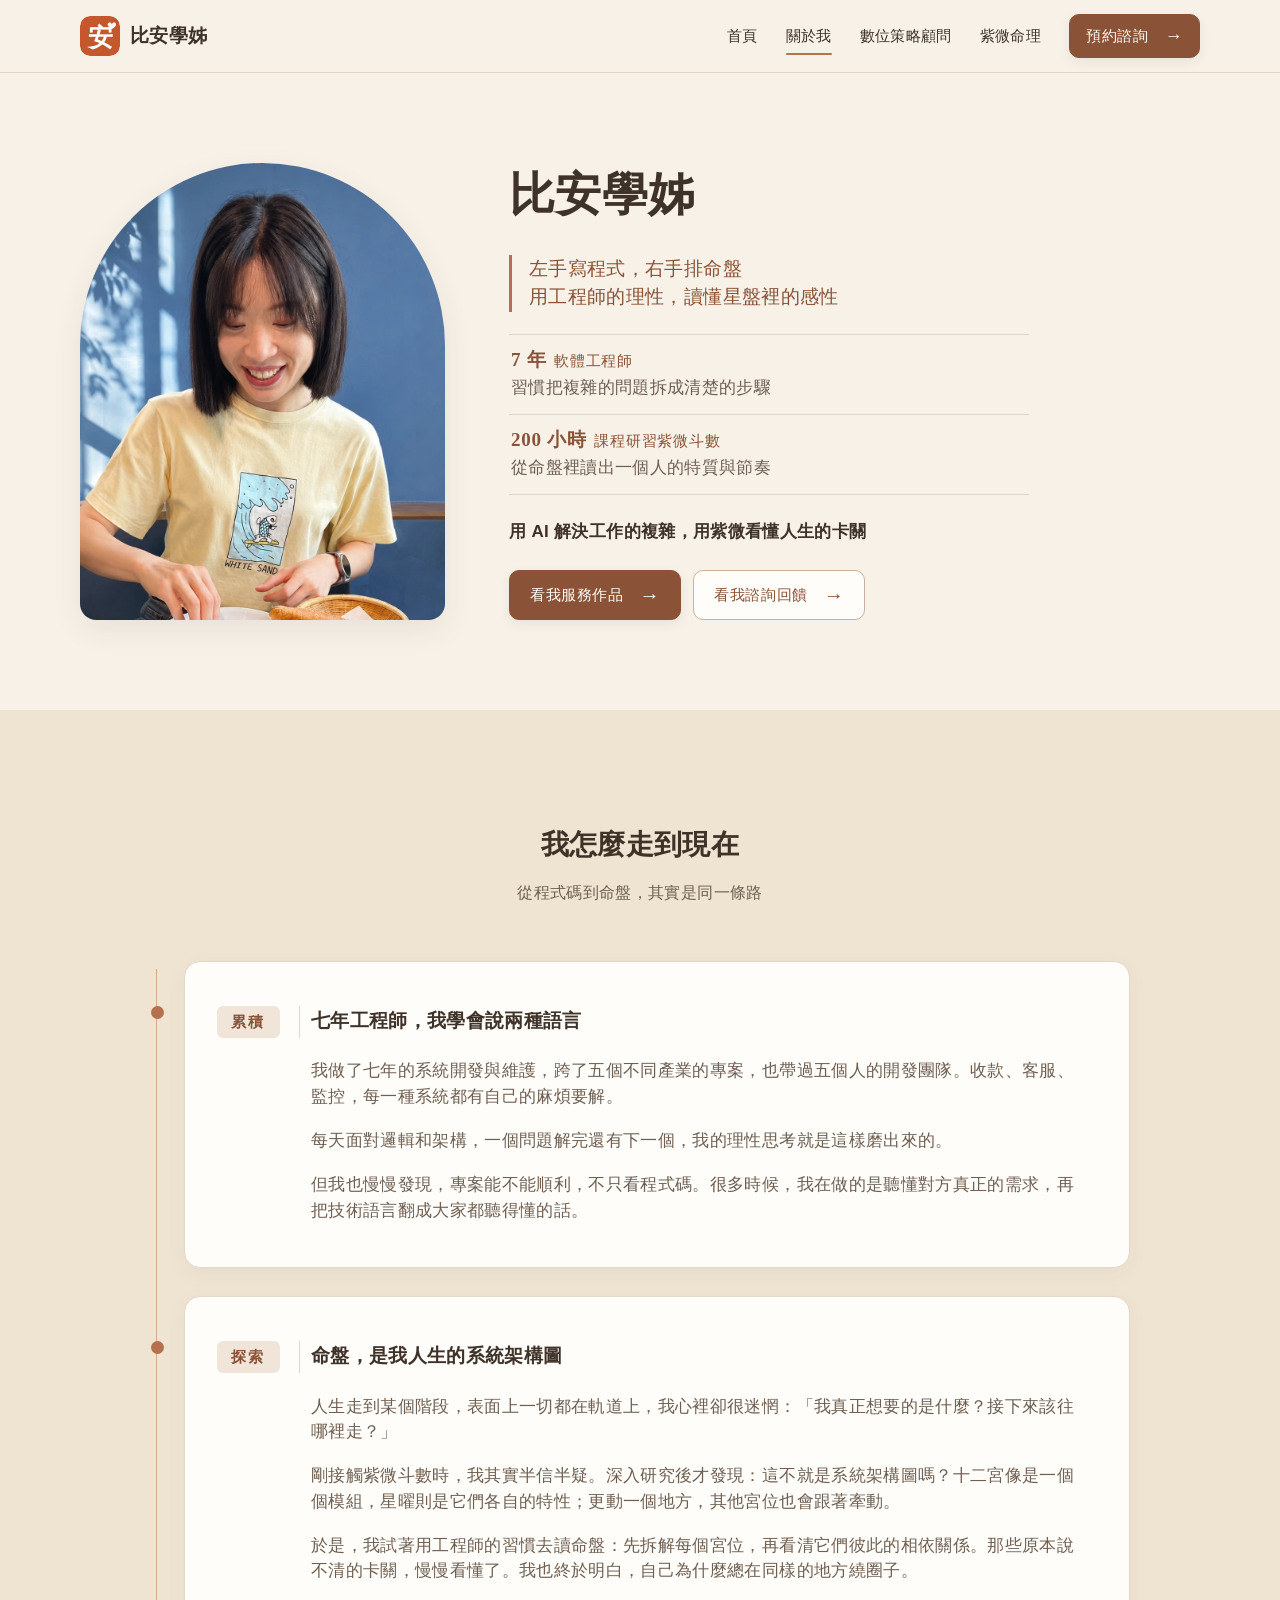
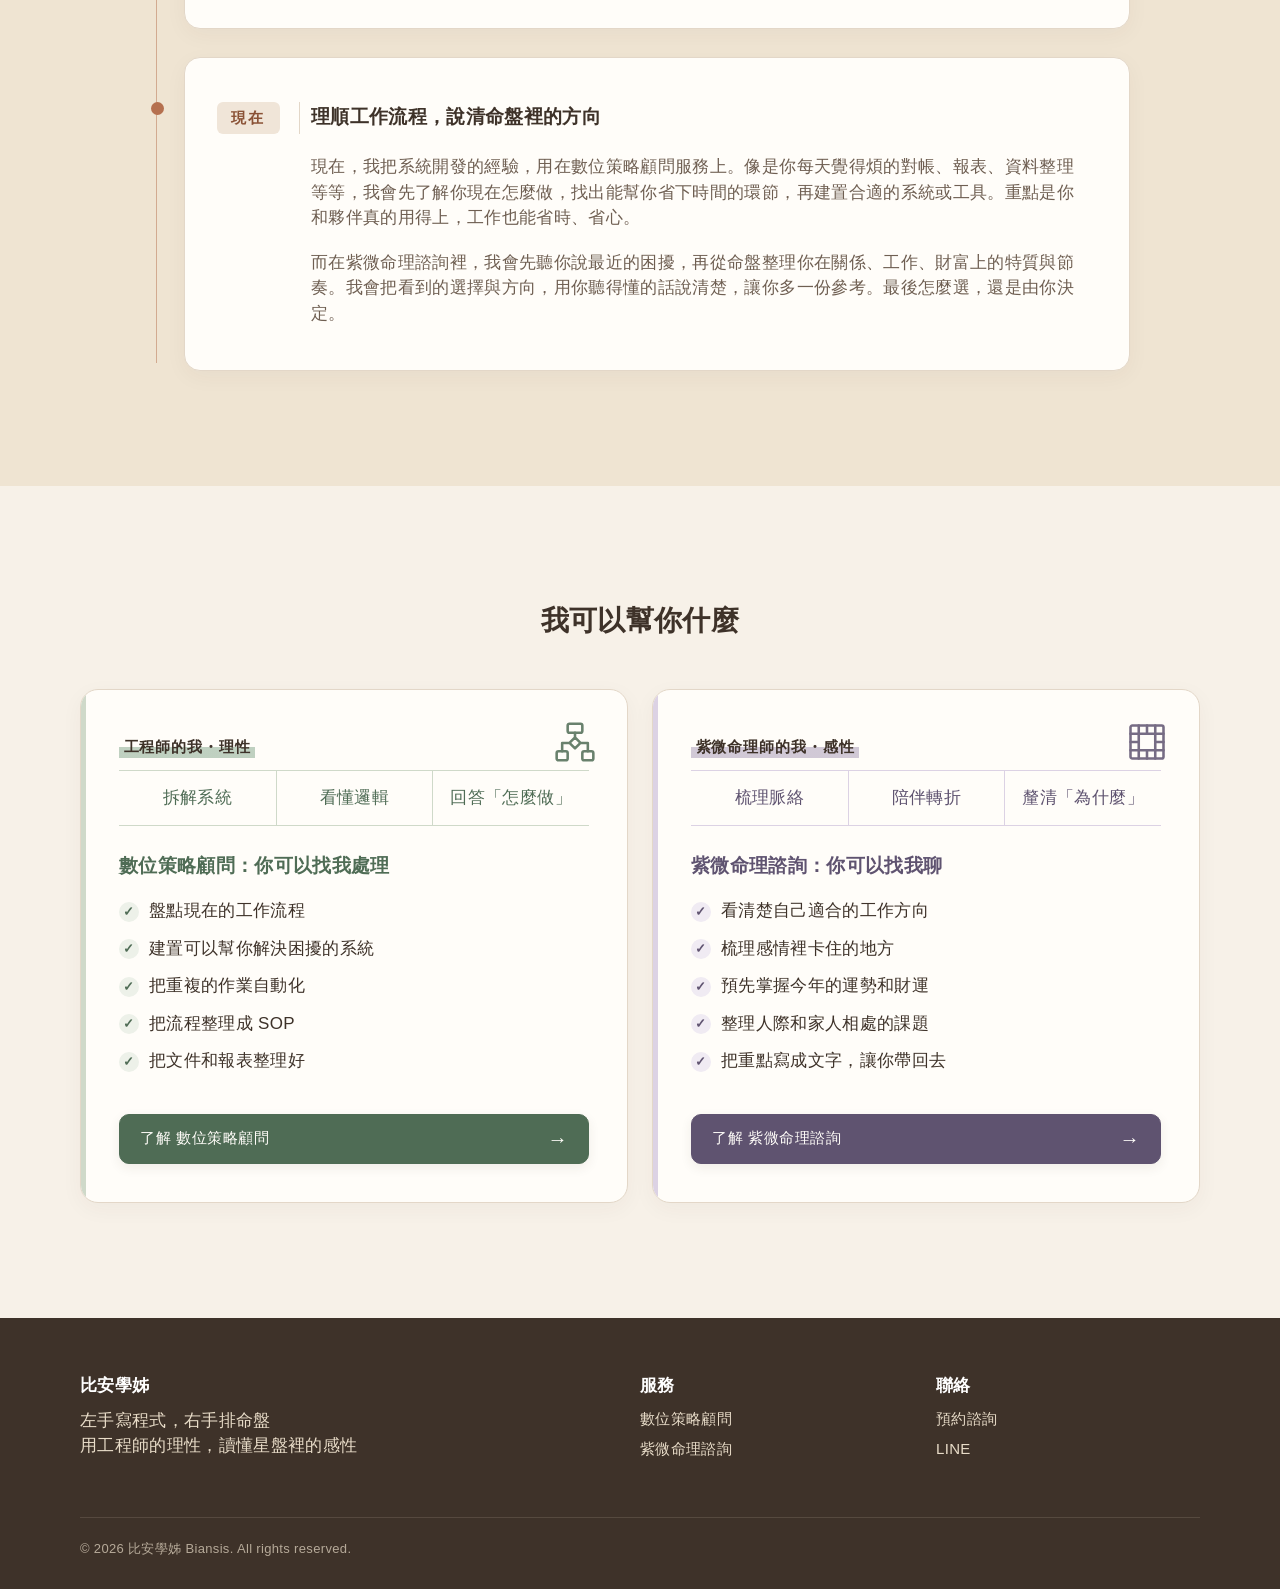
==== commit 269376a5: "Unify body text line-height to 1.5 site-wide Co-Authored-By: Claude Opus 5.5 <noreply@anthropic.com>" ====
--- a/about.html
+++ b/about.html
@@ -17,7 +17,7 @@
       href="https://fonts.googleapis.com/css2?family=Noto+Sans+TC:wght@400;500;700&family=Noto+Serif+TC:wght@500;700&display=swap"
       rel="stylesheet"
     />
-    <link rel="stylesheet" href="assets/css/style.css?v=169" />
+    <link rel="stylesheet" href="assets/css/style.css?v=170" />
   </head>
   <body class="theme-earth page-about card-refresh">
     <header class="site-header"></header>
--- a/assets/css/style.css
+++ b/assets/css/style.css
@@ -2031,3 +2031,16 @@
   html body.page-home .home-photo-copy .home-photo-description { margin-bottom: 20px; font-size: 15px; }
   html body.page-home .home-photo-copy h1 { margin-bottom: 14px; }
 }
+
+/* =========================================================
+   全站內文行高統一 1.5（2026-11-09 使用者指定）
+   範圍：段落、清單、引言、FAQ、圖說、頁尾文字；標題、按鈕、標籤不在內。
+   排盤結果（.pp-result）是圖表，不套用。
+   之後新增內文樣式不要再另外設行高，否則會被這裡蓋過。
+   ========================================================= */
+body :is(main, footer) :is(p, li, blockquote, summary, figcaption, dd, .voice-help):not(.pp-result *) {
+  line-height: 1.5 !important;
+}
+body :is(main, footer) :is(p, li, blockquote, summary, figcaption, dd) :is(mark, .hl, span, strong, a, small, em) {
+  line-height: inherit !important;
+}
